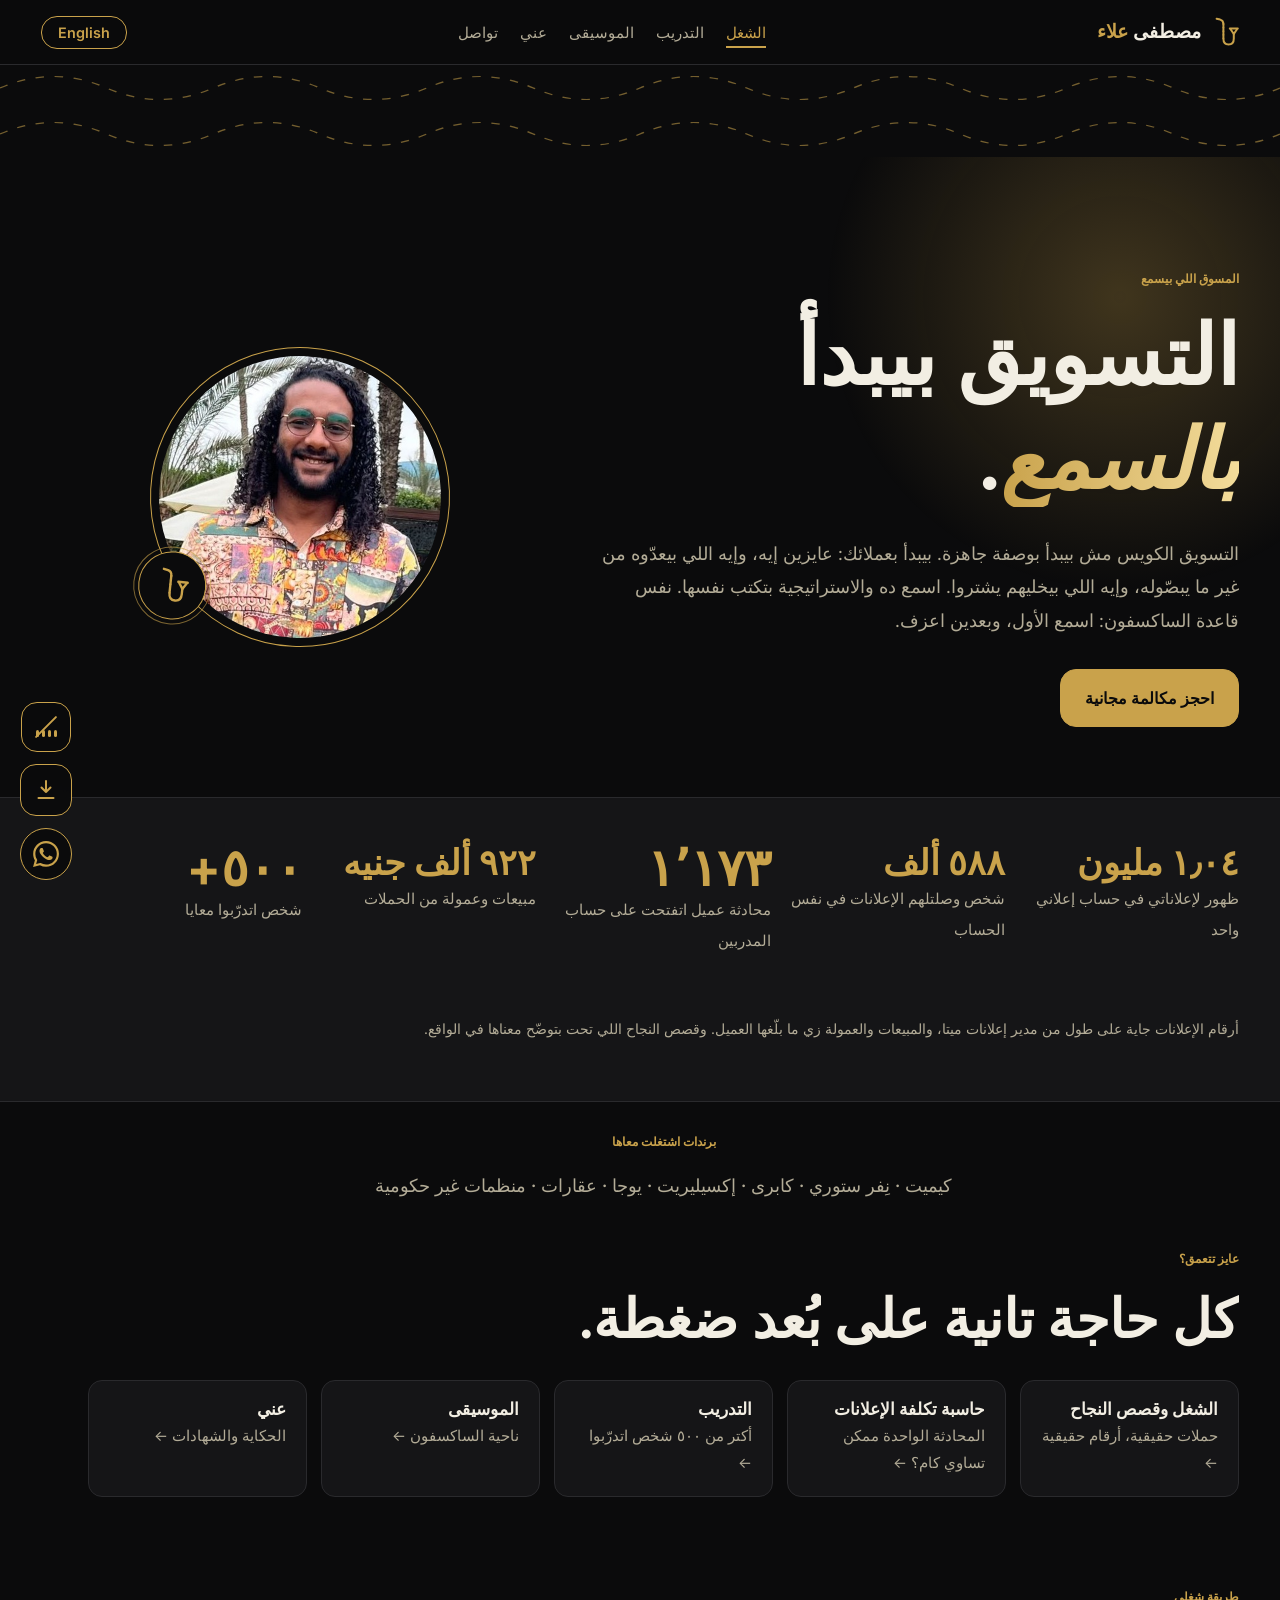
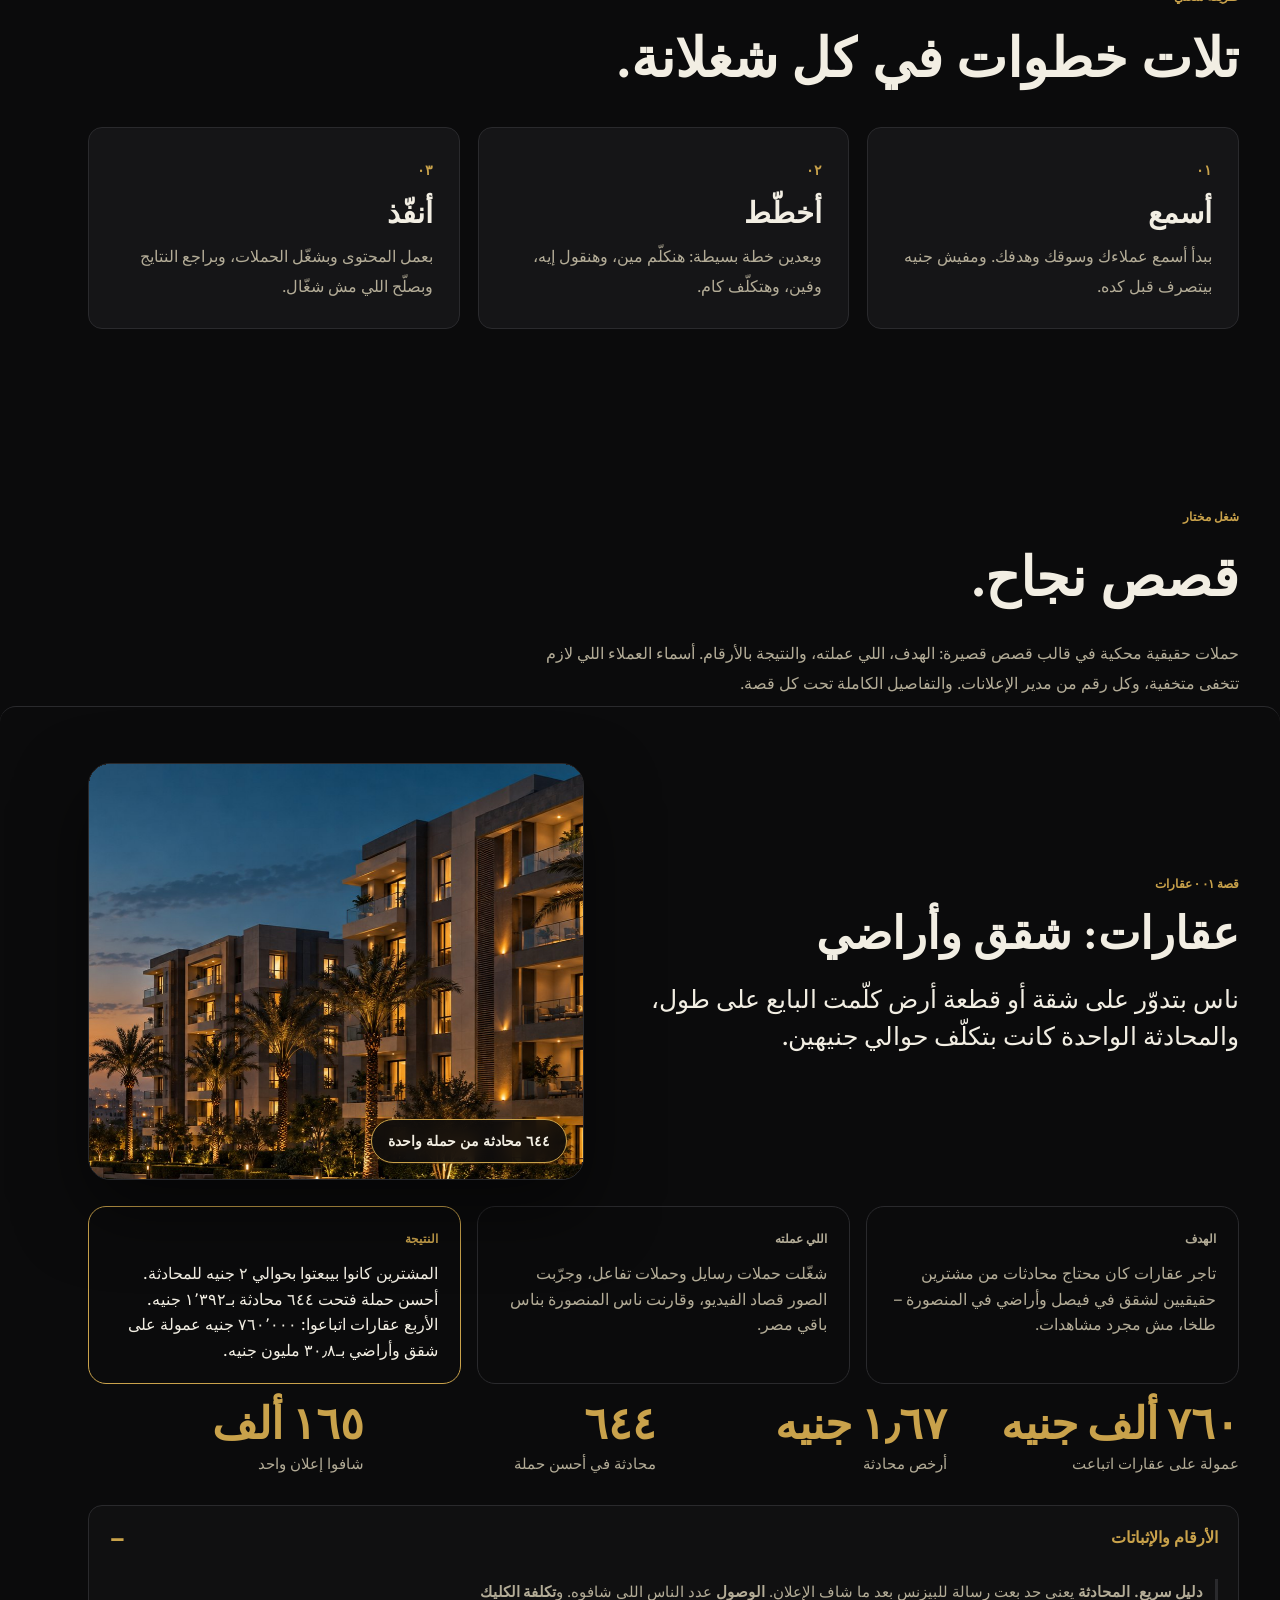
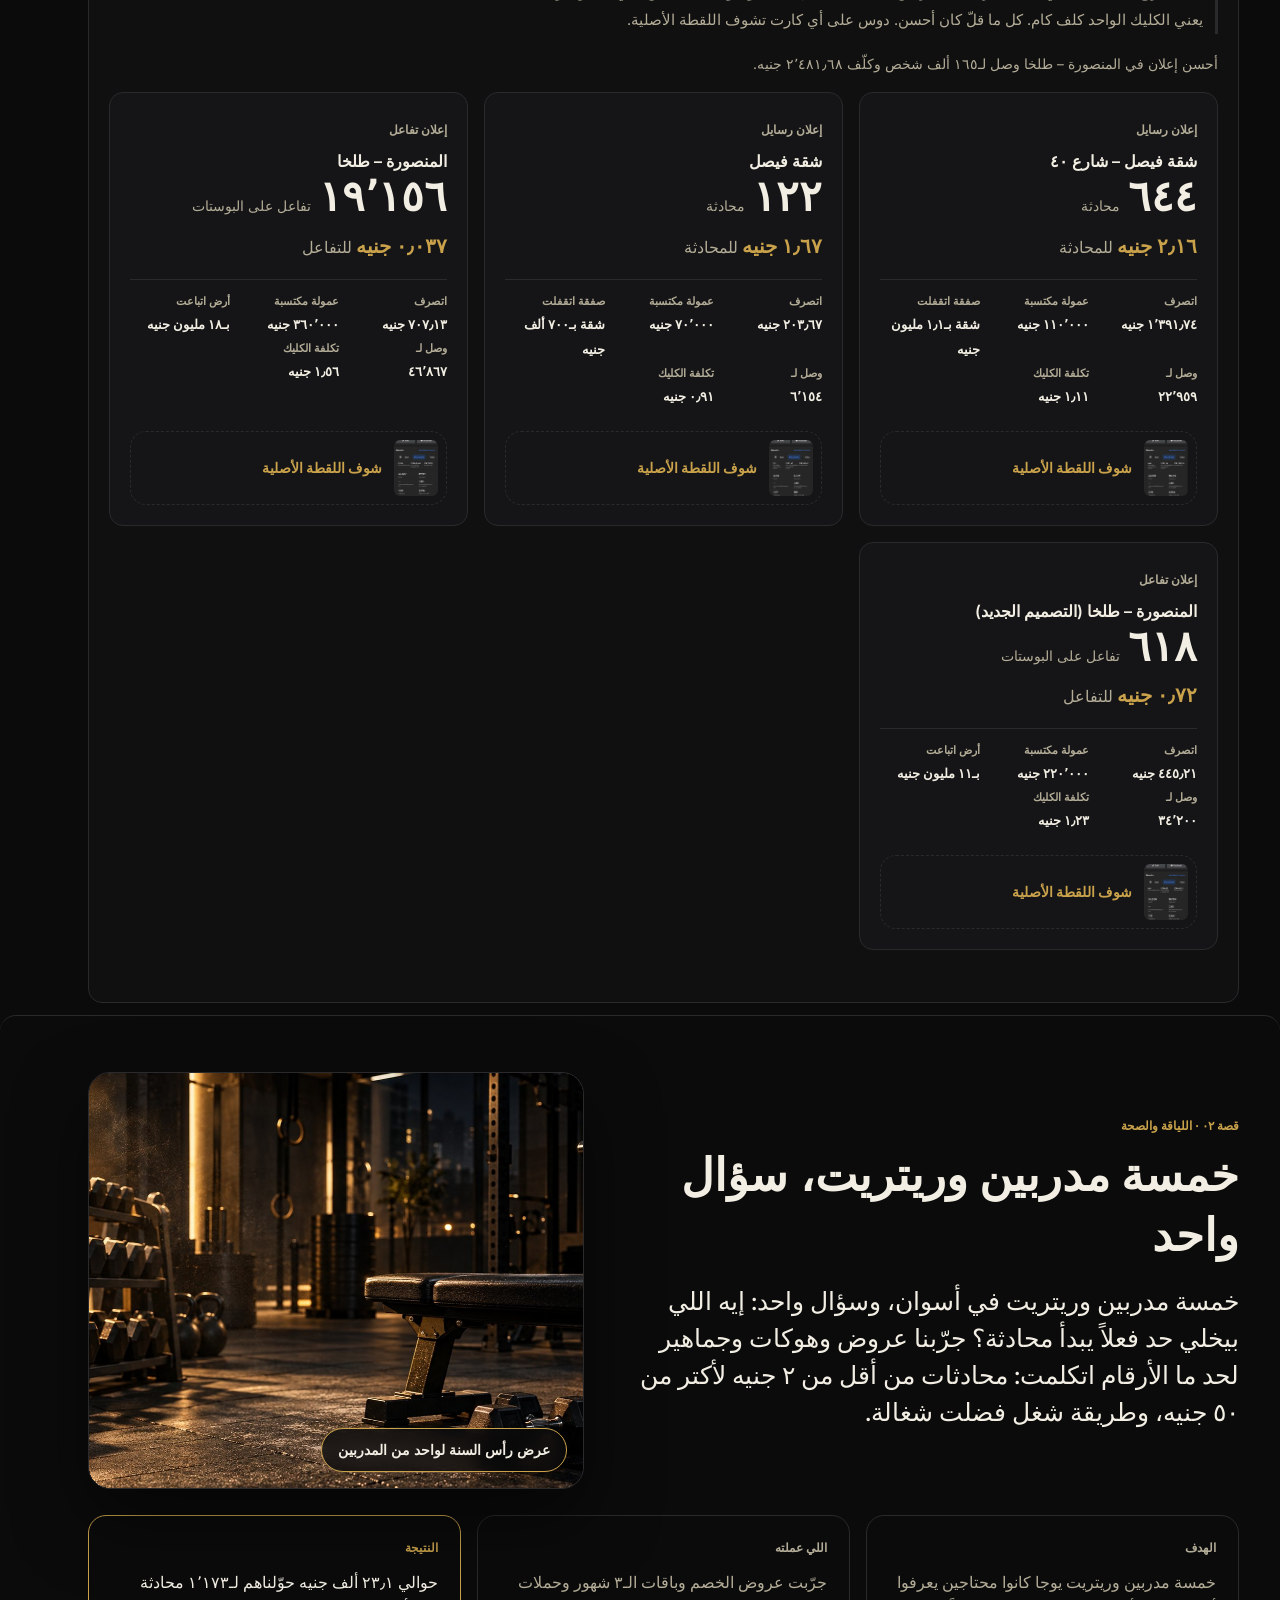
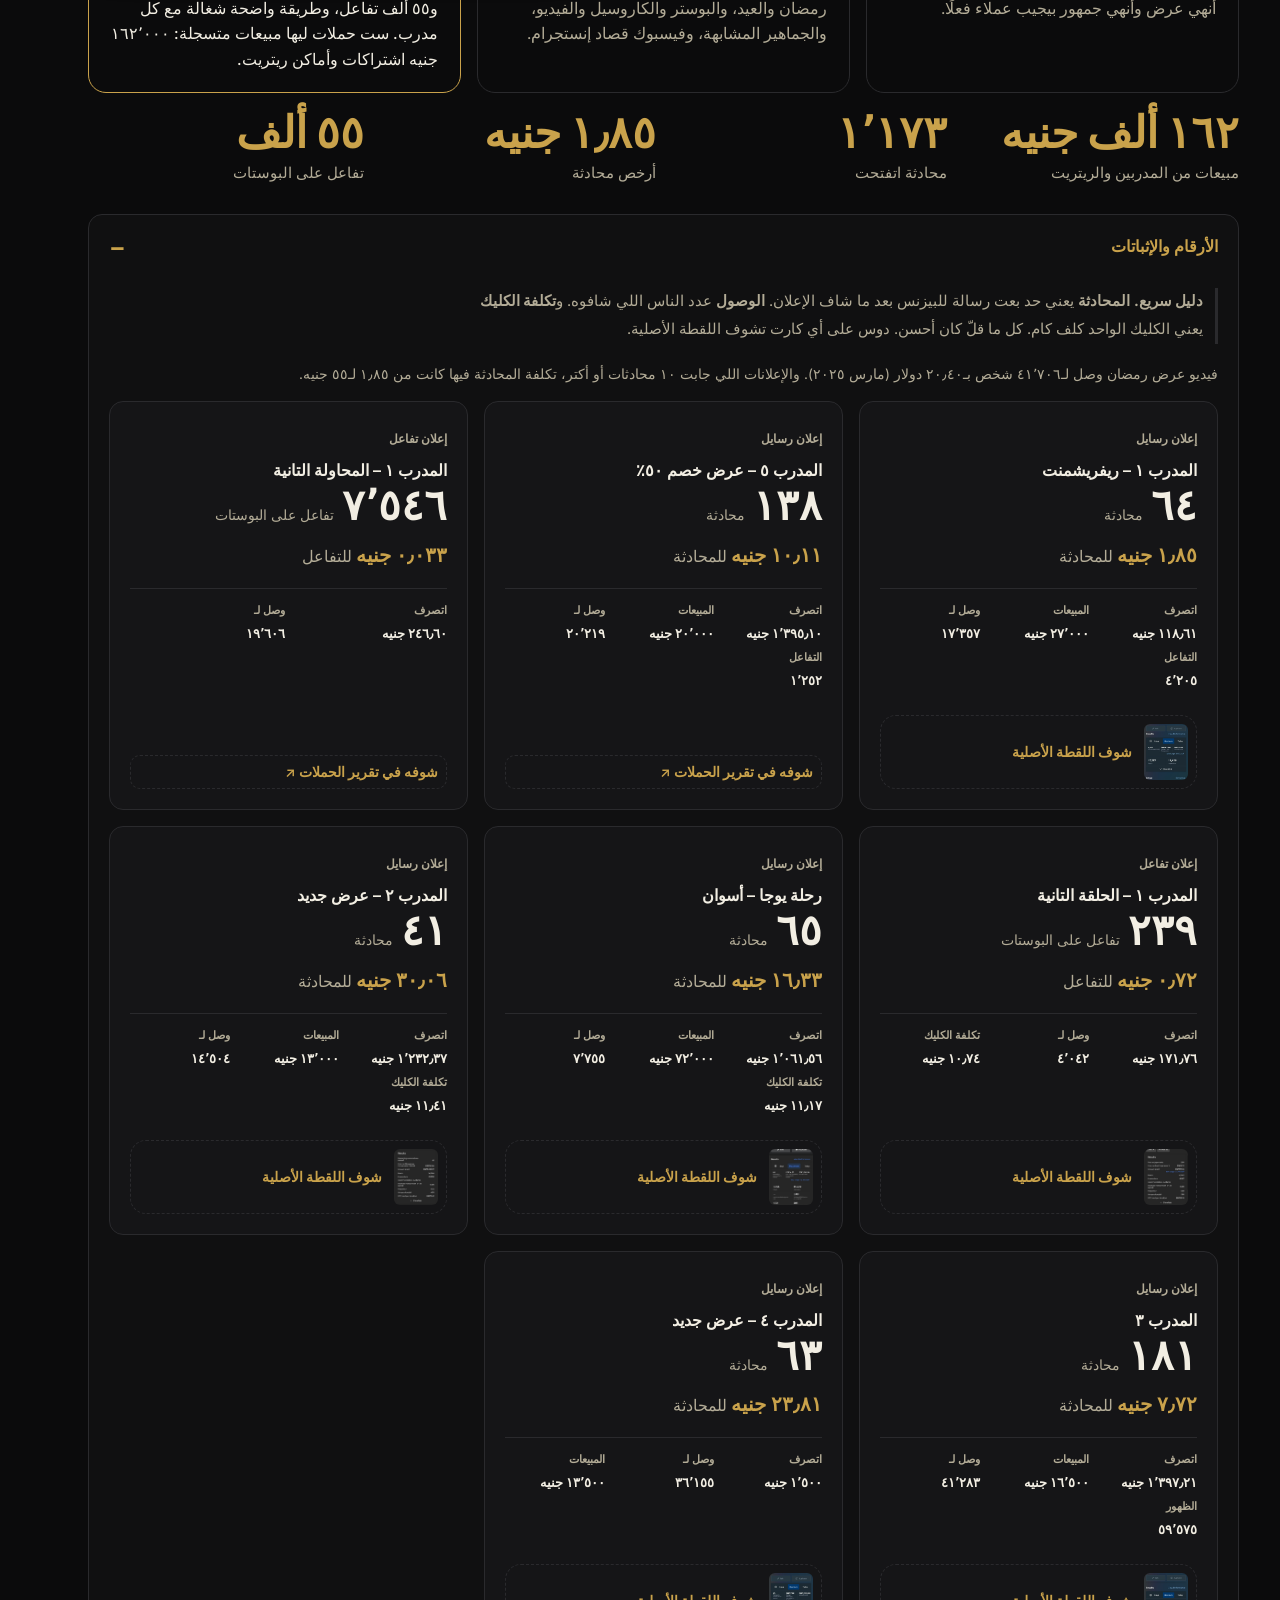
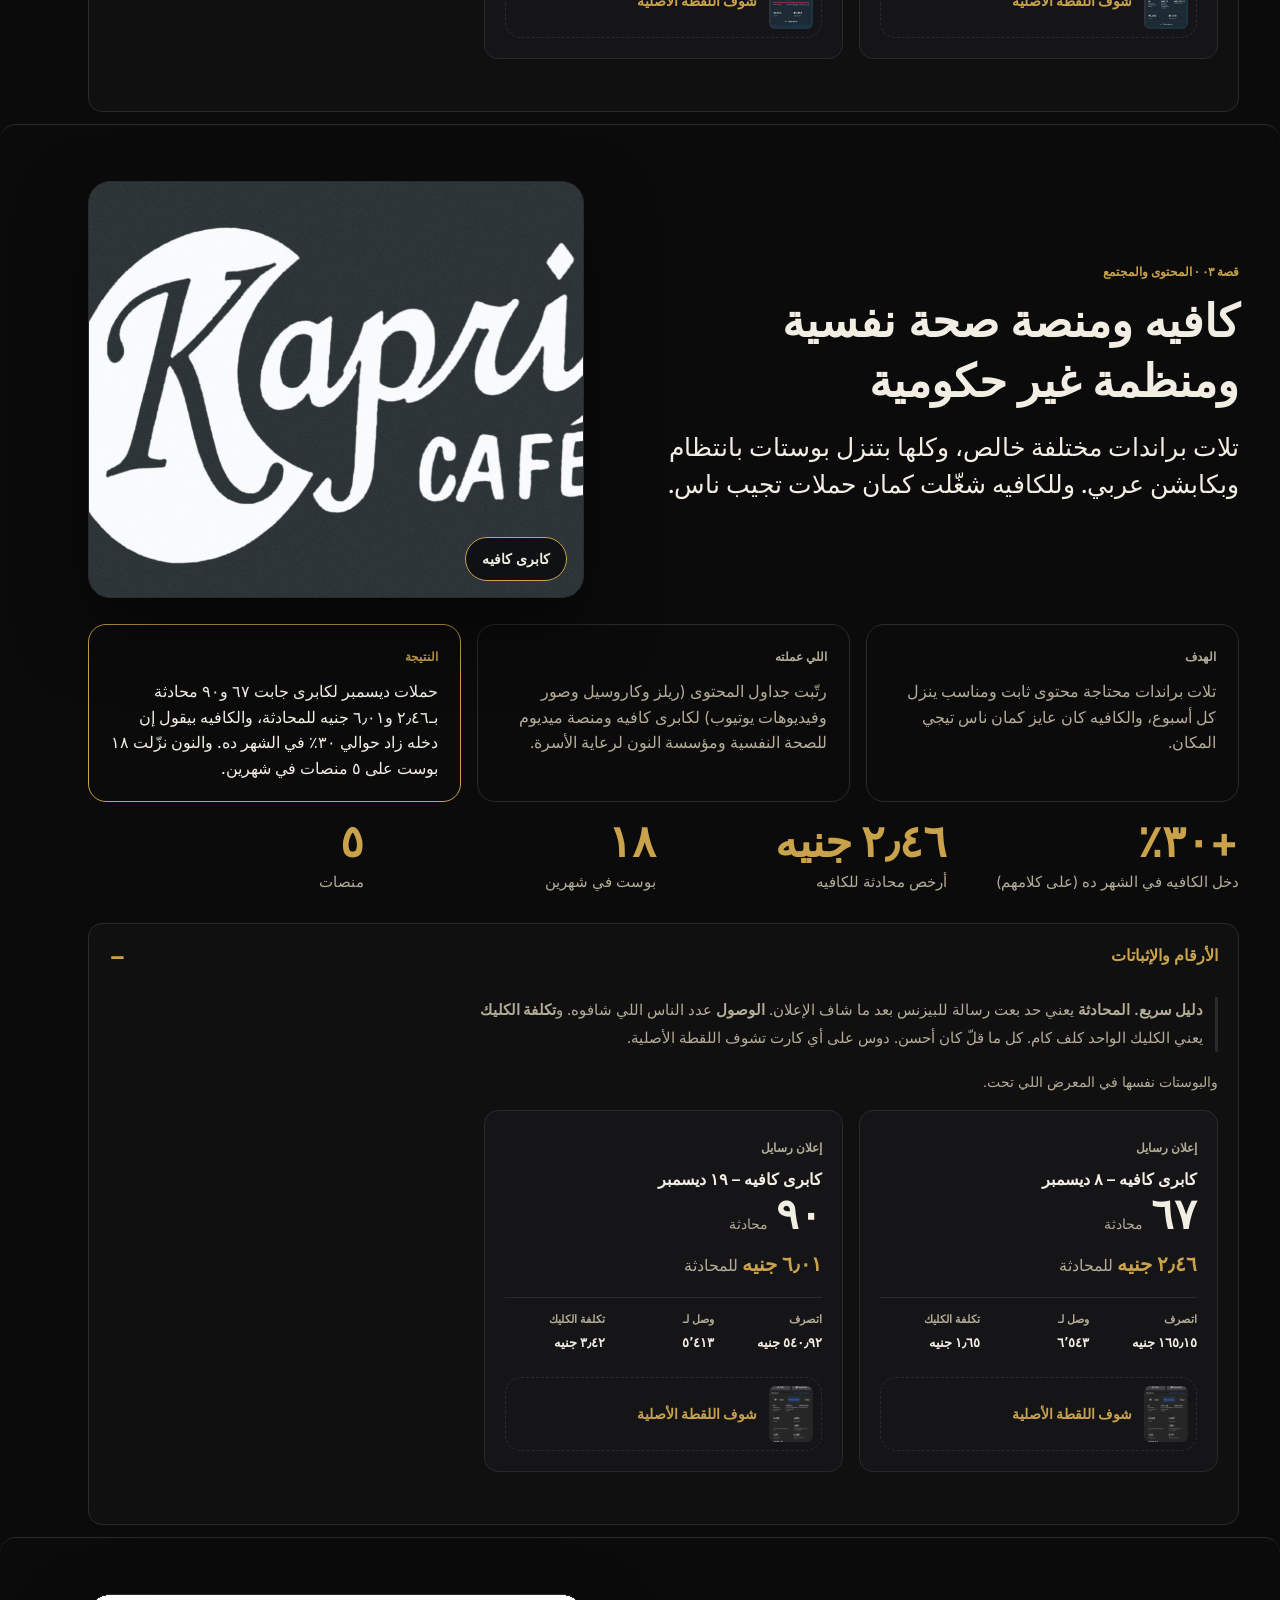
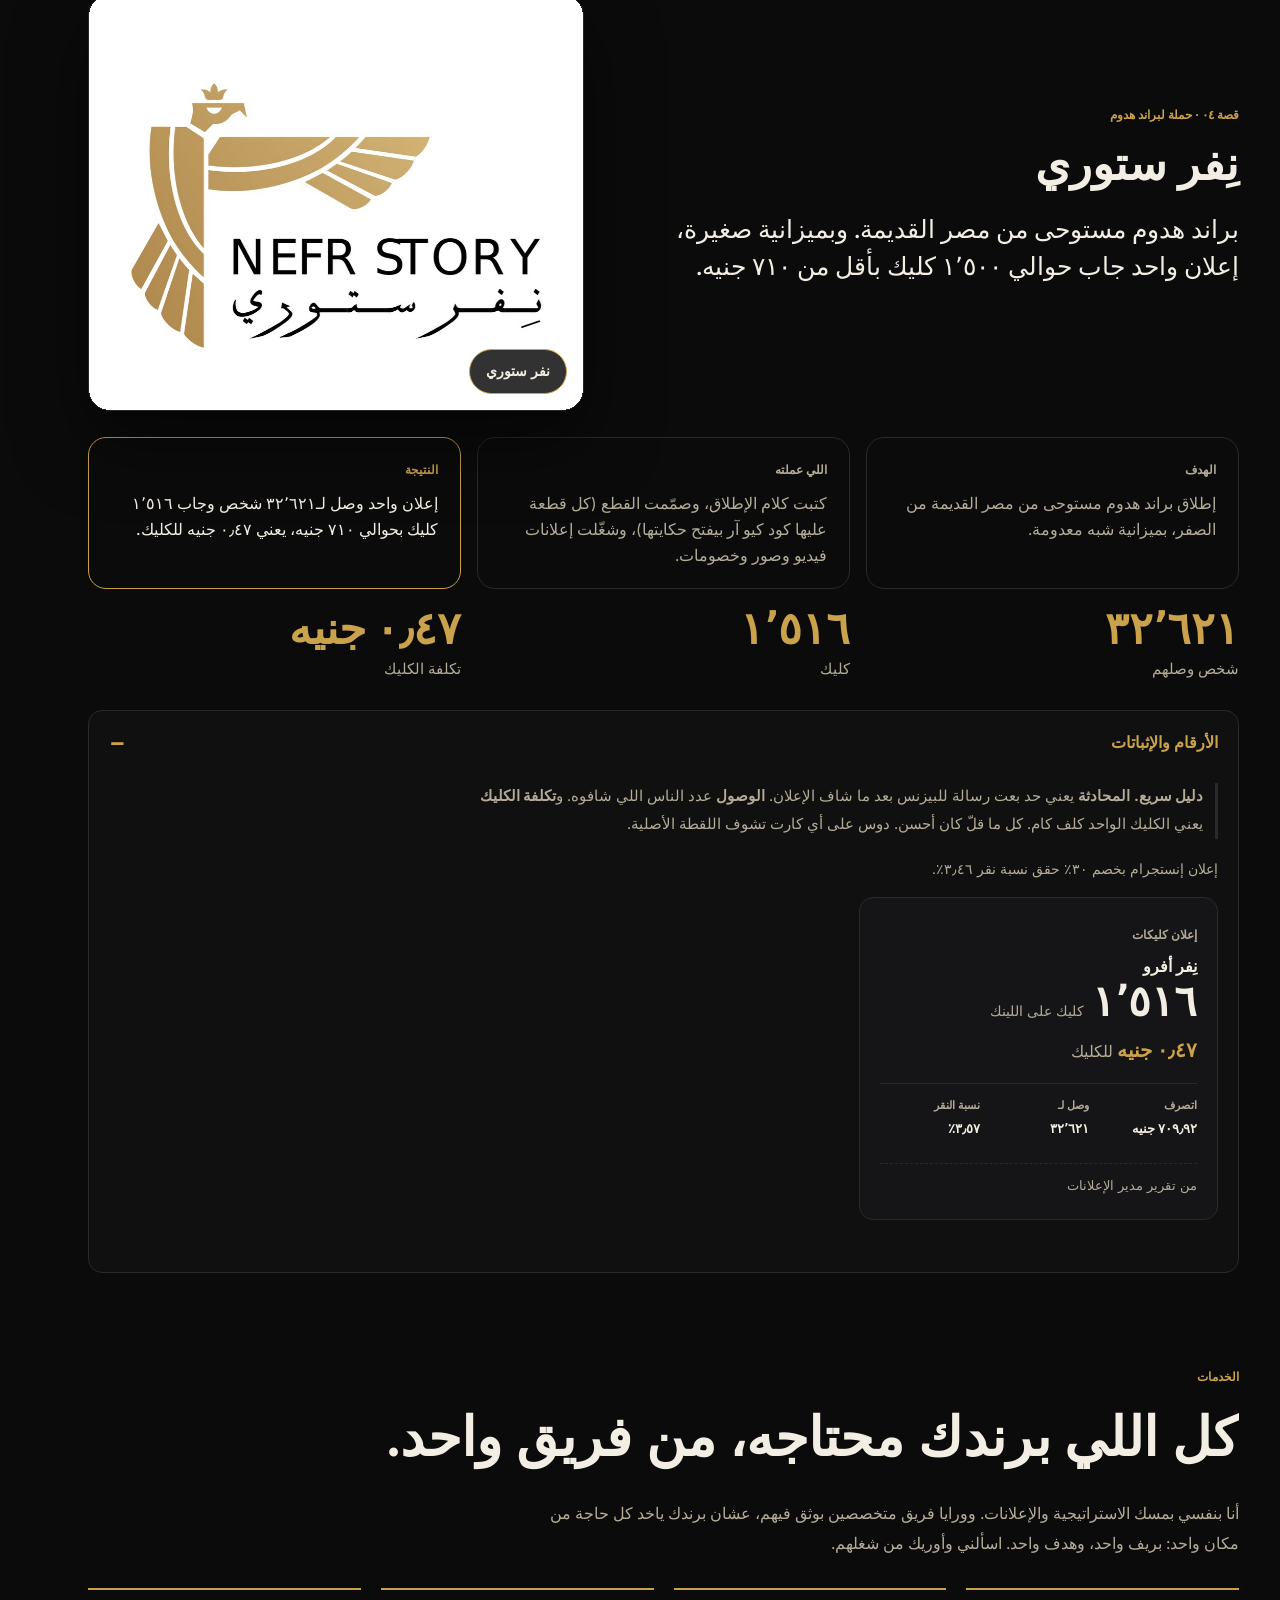
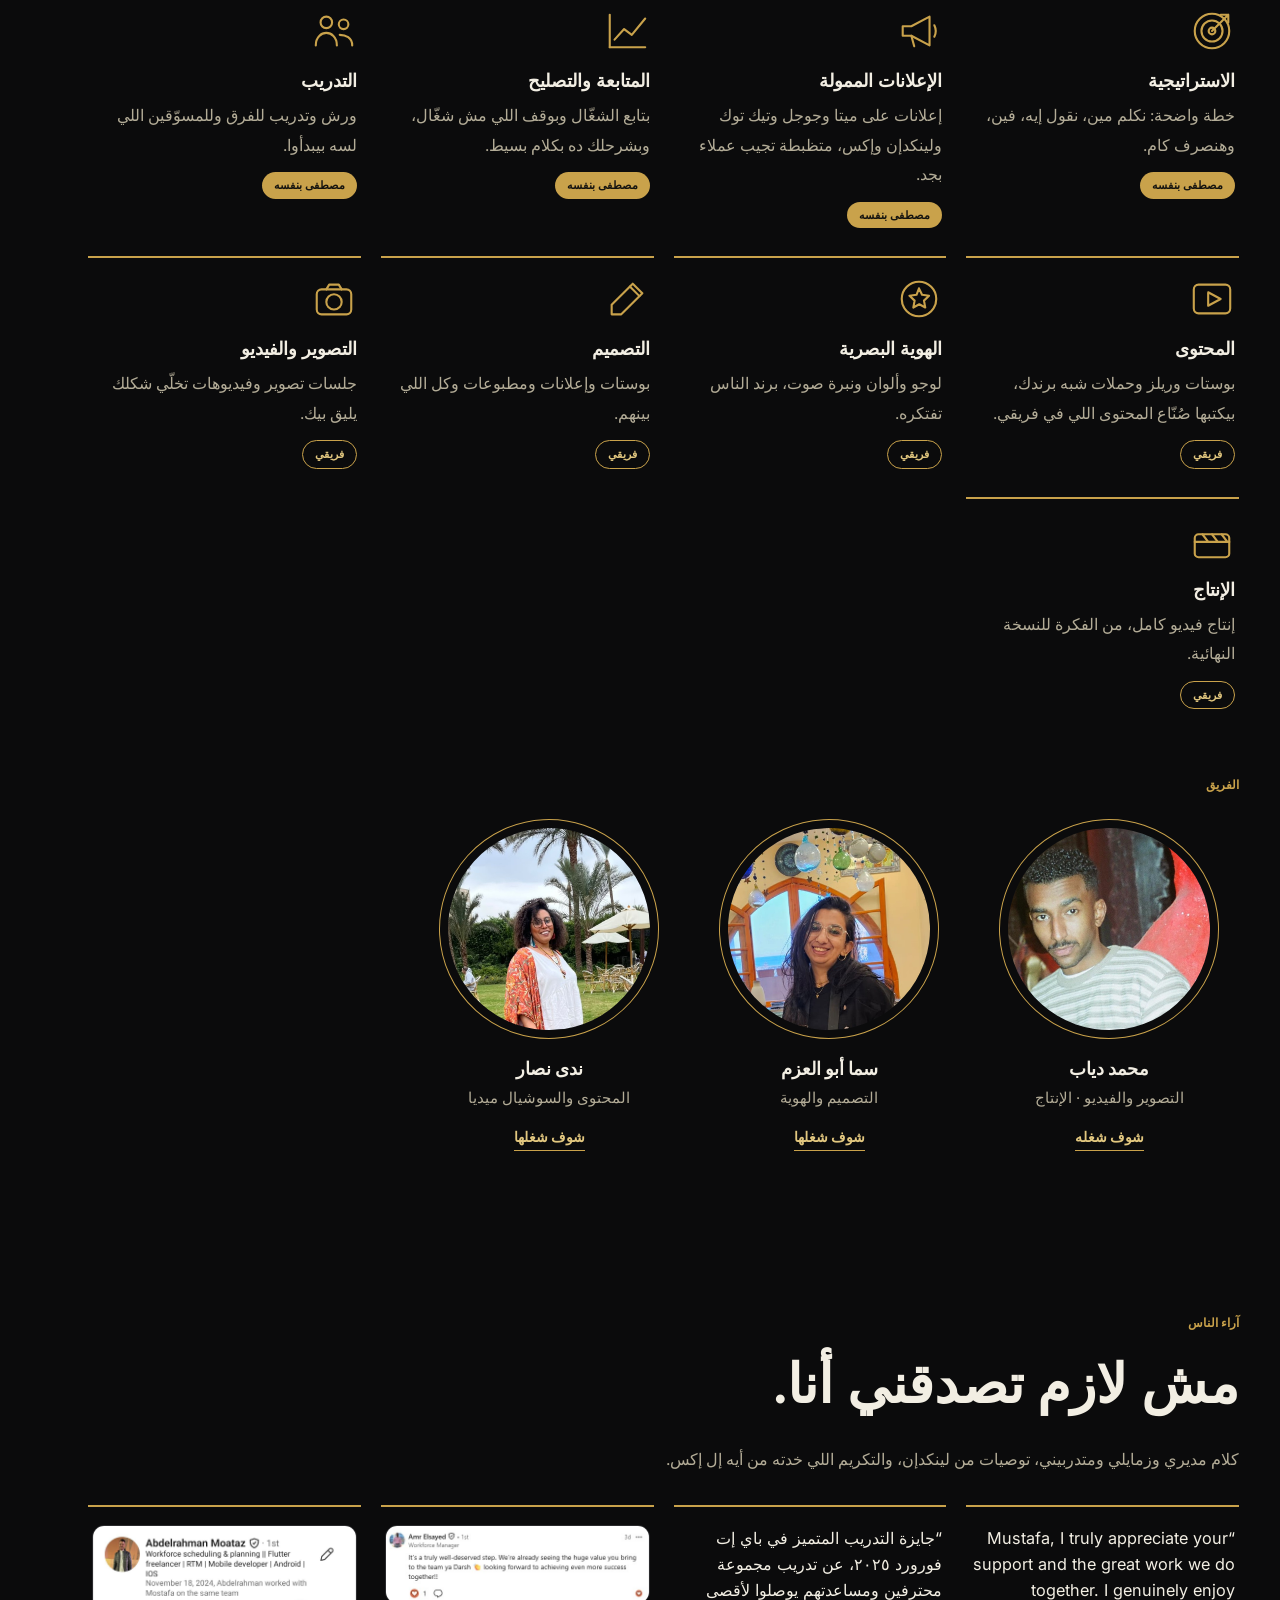
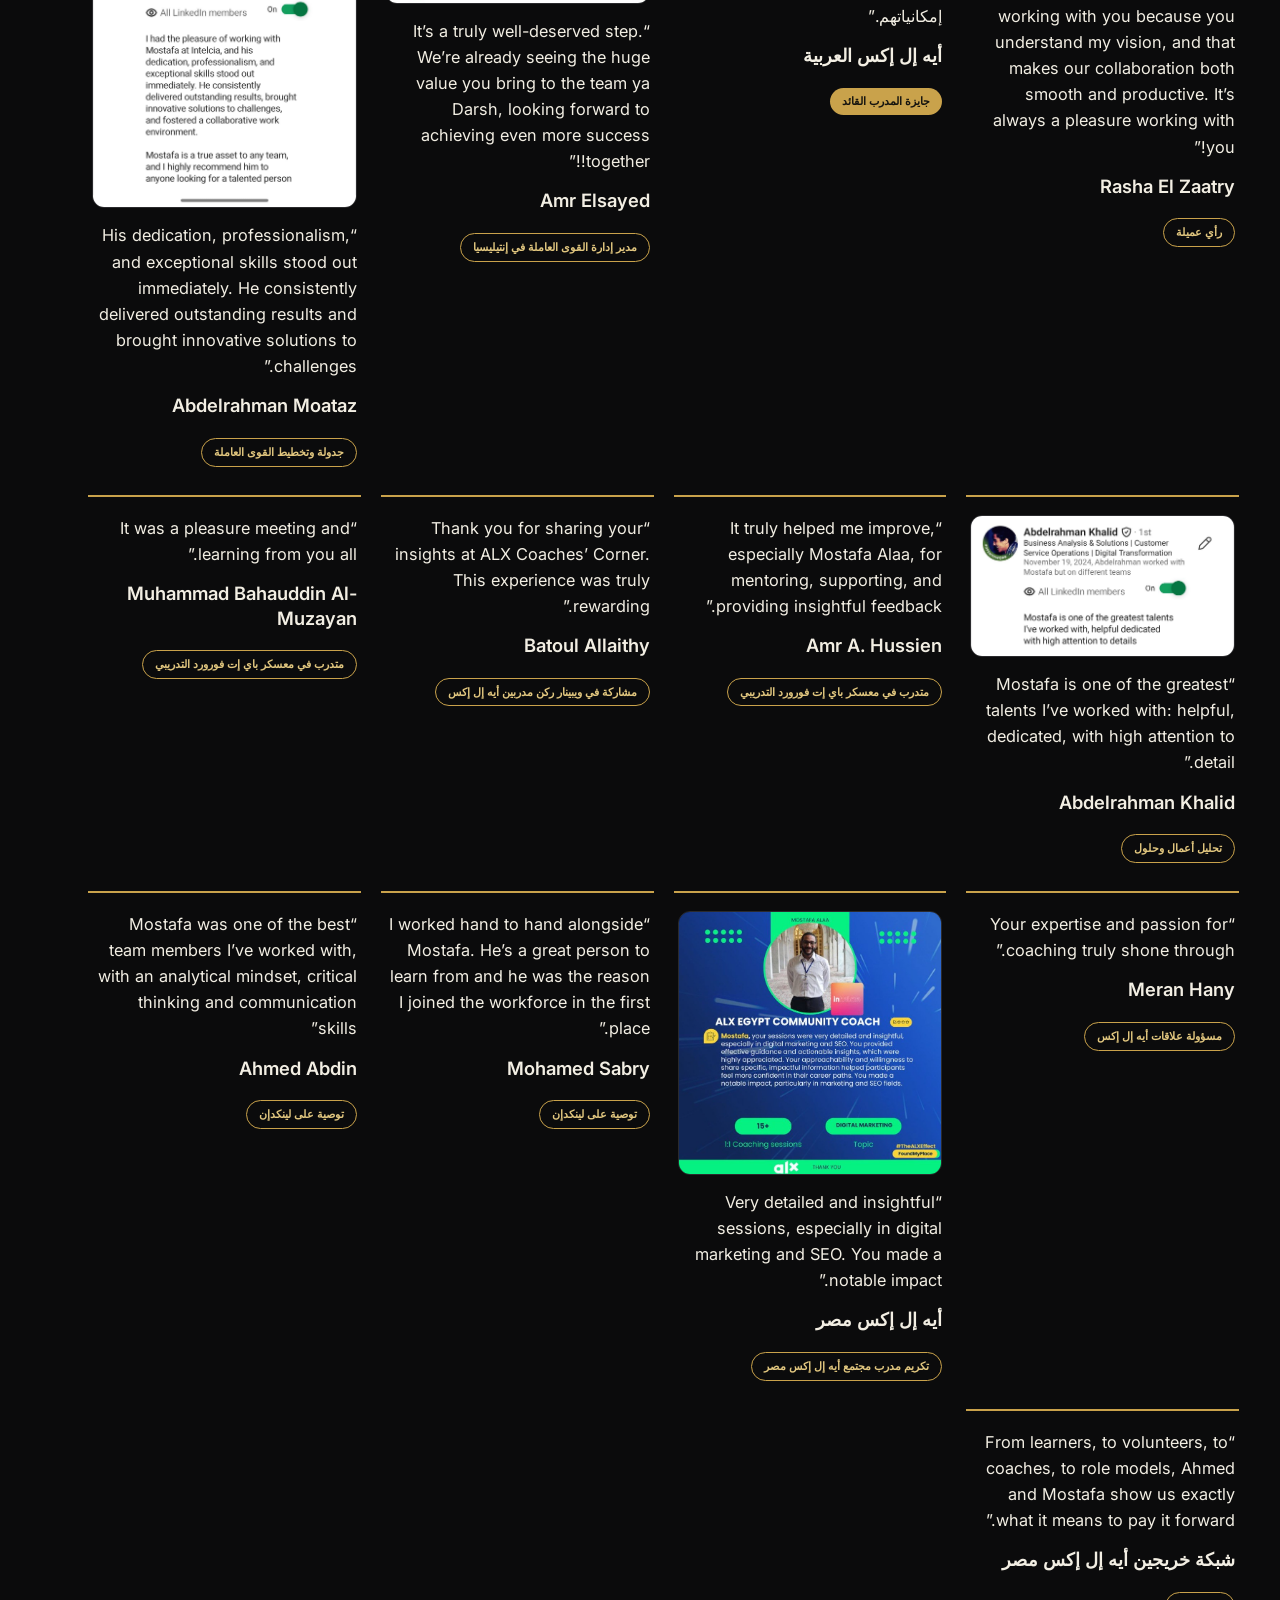
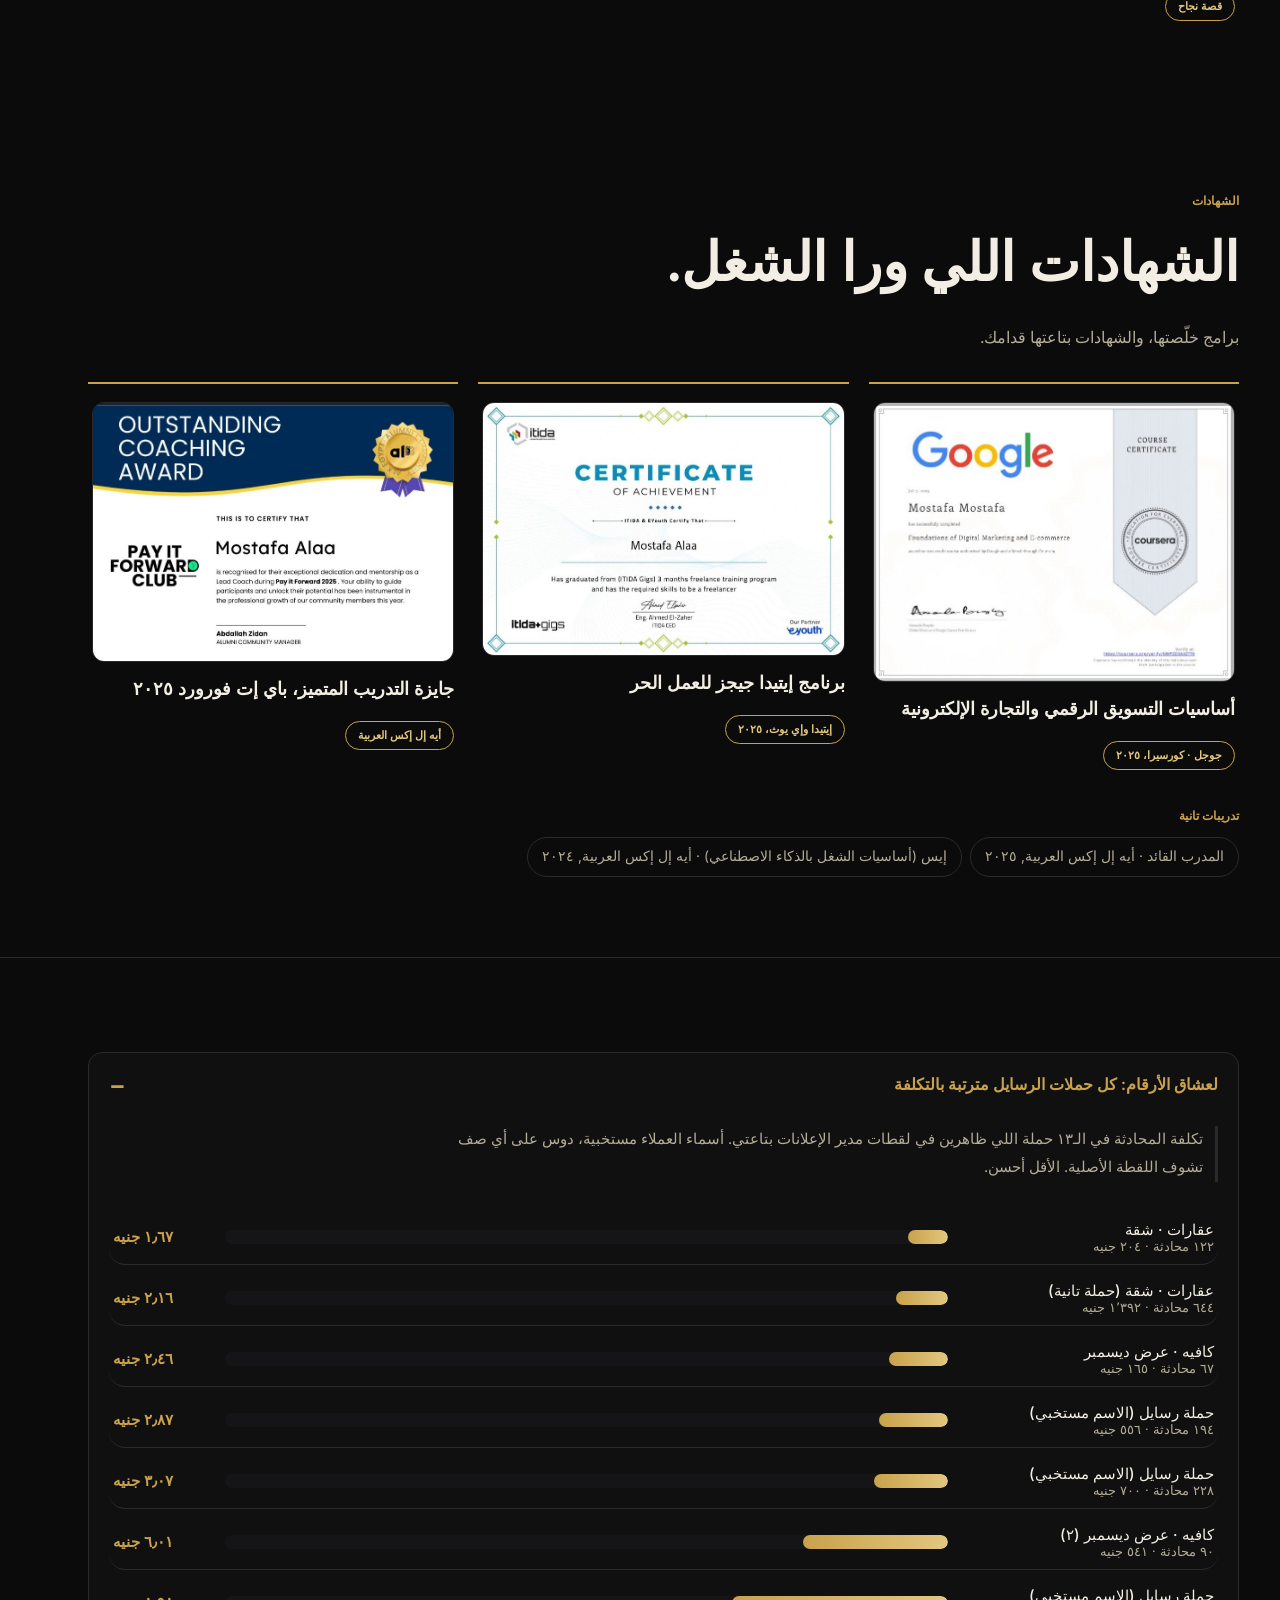
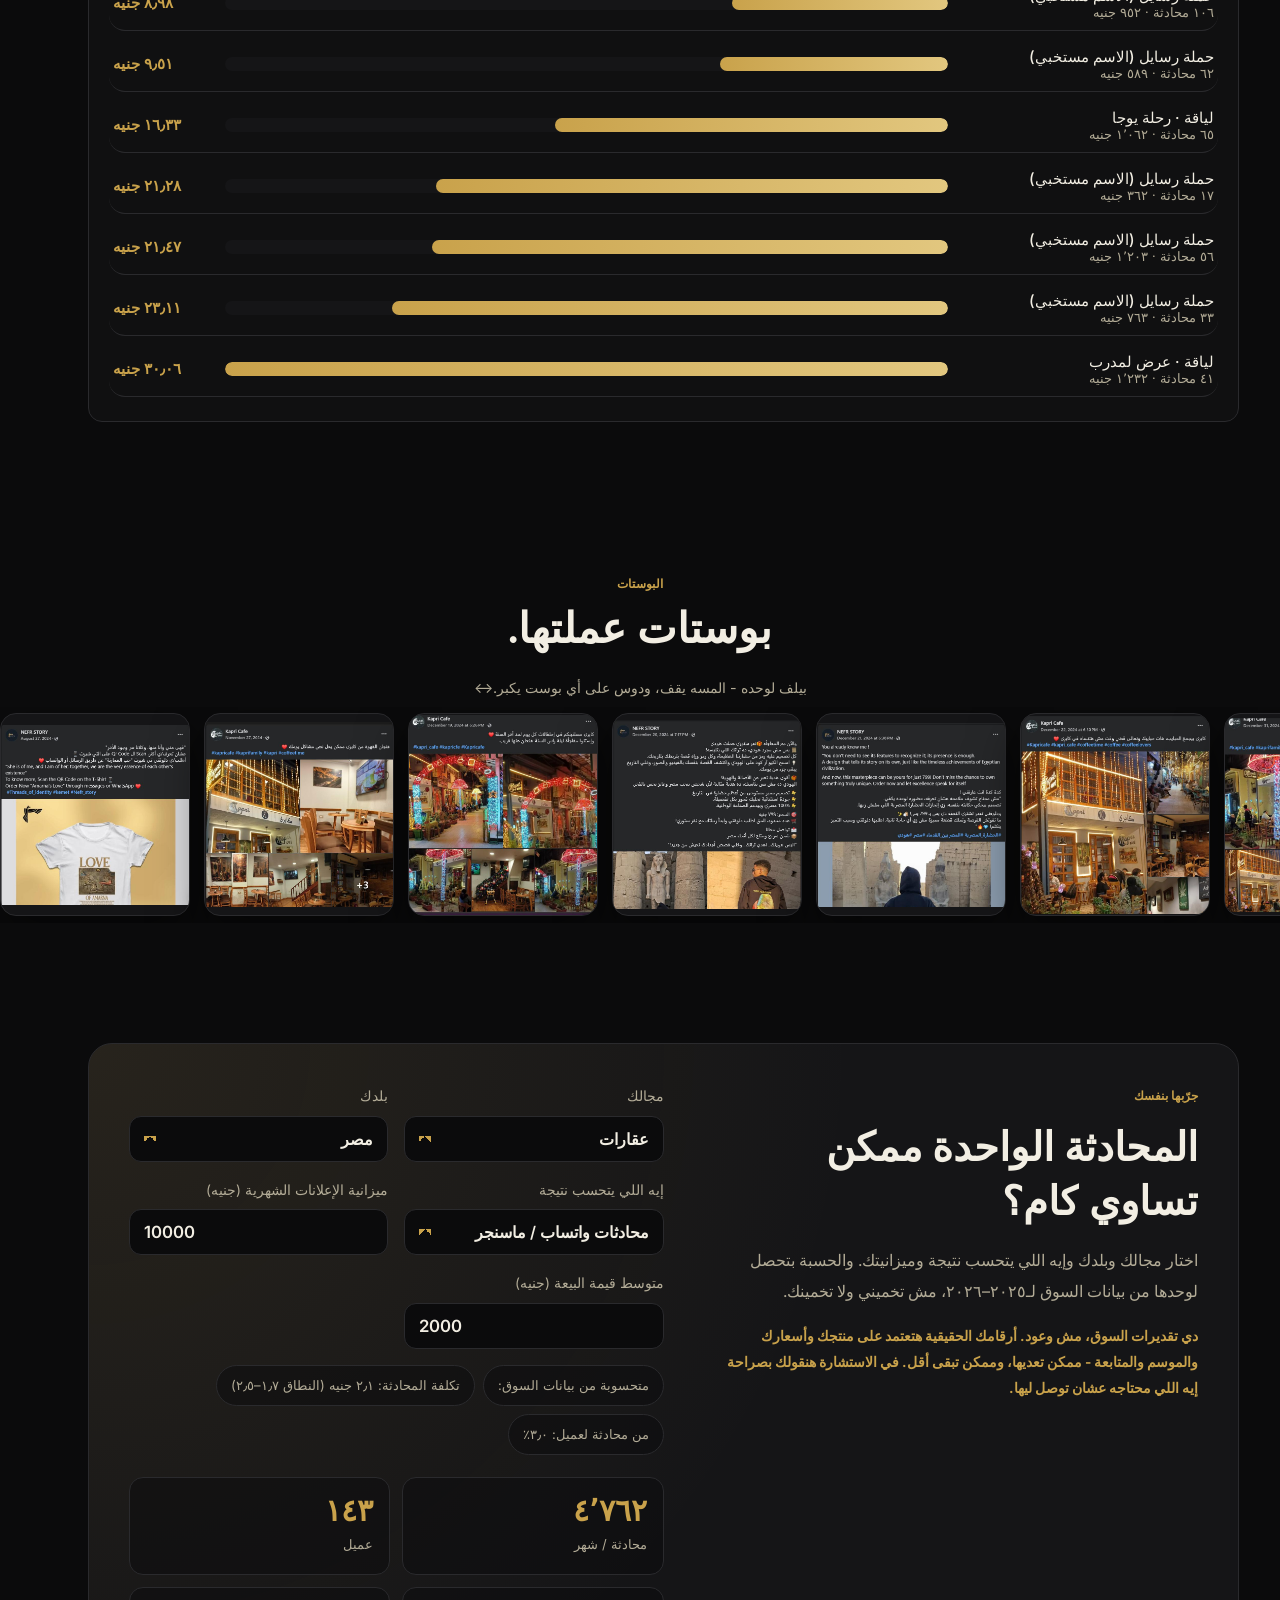
==== ar/index.html @ d531bbf3 "Footer: put the PostHog note after the GoatCounter note" ====
<!doctype html>
<html lang="ar" dir="rtl" data-root="../">
  <head>
    <meta charset="utf-8" />
    <meta name="viewport" content="width=device-width, initial-scale=1" />
    <title>مصطفى علاء | المسوق اللي بيسمع</title>
    <meta
      name="description"
      content="تسويق بيبدأ بالسمع. استراتيجية ومحتوى وإعلانات ممولة وتدريب لأي بيزنس، وبنتايج حقيقية من الحملات."
    />
    <link rel="canonical" href="https://malaamos12.github.io/Portofolio/ar/" />
    <link
      rel="alternate"
      hreflang="en"
      href="https://malaamos12.github.io/Portofolio/"
    />
    <link
      rel="alternate"
      hreflang="ar"
      href="https://malaamos12.github.io/Portofolio/ar/"
    />
    <link
      rel="alternate"
      hreflang="x-default"
      href="https://malaamos12.github.io/Portofolio/"
    />
    <meta property="og:type" content="website" />
    <meta property="og:site_name" content="Mostafa Alaa" />
    <meta
      property="og:title"
      content="مصطفى علاء | المسوق اللي بيسمع"
    />
    <meta
      property="og:description"
      content="مصطفى علاء، استراتيجي تسويق وميديا باير من القاهرة. استراتيجية ومحتوى وإعلانات ممولة وتدريب لأي بيزنس، وبنتايج حقيقية من الحملات."
    />
    <meta
      property="og:url"
      content="https://malaamos12.github.io/Portofolio/ar/"
    />
    <meta
      property="og:image"
      content="https://malaamos12.github.io/Portofolio/assets/images/og-image.jpg"
    />
    <meta property="og:image:width" content="1200" />
    <meta property="og:image:height" content="630" />
    <meta property="og:locale" content="ar_EG" />
    <meta property="og:locale:alternate" content="en_US" />
    <meta name="twitter:card" content="summary_large_image" />
    <meta
      name="twitter:title"
      content="مصطفى علاء | استراتيجي تسويق وميديا باير"
    />
    <meta
      name="twitter:description"
      content="مصطفى علاء، استراتيجي تسويق وميديا باير من القاهرة. استراتيجية ومحتوى وإعلانات ممولة وتدريب لأي بيزنس، وبنتايج حقيقية من الحملات."
    />
    <link rel="preconnect" href="https://fonts.googleapis.com" />
    <link rel="preconnect" href="https://fonts.gstatic.com" crossorigin />
    <link rel="icon" type="image/svg+xml" href="../assets/favicon.svg" />
    <link
      href="https://fonts.googleapis.com/css2?family=Cairo:wght@400;600;700&family=Fraunces:opsz,wght@9..144,500;9..144,700&family=Inter:wght@400;500;600&display=swap"
      rel="stylesheet"
    />
    <link rel="stylesheet" href="../css/style.css?v=20261122y4" />
    <script type="application/ld+json">
      {
        "@context": "https://schema.org",
        "@type": "Person",
        "name": "Mostafa Alaa",
        "alternateName": "مصطفى علاء",
        "jobTitle": "Marketing strategist and media buyer",
        "url": "https://malaamos12.github.io/Portofolio/",
        "image": "https://malaamos12.github.io/Portofolio/assets/images/og-image.jpg",
        "sameAs": ["https://www.linkedin.com/in/mostafalaa/"],
        "address": {
          "@type": "PostalAddress",
          "addressLocality": "Cairo",
          "addressCountry": "EG"
        },
        "knowsLanguage": ["ar", "en"]
      }
    </script>
  <link rel="stylesheet" href="../css/release.css">
<!--studio-generated-start--><link rel="stylesheet" href="../css/published.css"><script data-goatcounter="https://mostafalaa.goatcounter.com/count" async src="https://gc.zgo.at/count.js"></script><!--studio-generated-end--></head>
  <body>
    <svg aria-hidden="true" height="0" style="position: absolute" width="0">
      <symbol id="sax" viewbox="0 0 140 160">
        <g
          fill="none"
          stroke="currentColor"
          stroke-linecap="round"
          stroke-linejoin="round"
          stroke-width="10"
        >
          <path d="M28 14 L46 18 Q62 22 62 40"></path>
          <path
            d="M62 40 L62 112 Q62 142 88 142 Q114 142 114 112 L114 88"
          ></path>
          <path d="M98 66 L114 90 L130 66"></path>
          <path d="M94 62 L134 62"></path>
        </g>
        <g fill="currentColor">
          <circle cx="62" cy="58" r="4.5"></circle>
          <circle cx="62" cy="76" r="4.5"></circle>
          <circle cx="62" cy="94" r="4.5"></circle>
          <circle cx="62" cy="112" r="4.5"></circle>
        </g>
      </symbol>
    </svg>
    <div aria-hidden="true" id="pg"></div>
    <a class="skip" href="#work" data-k="nav.skip">روح للشغل</a>
    <header class="nav">
      <div class="wrap">
        <a class="logo" href="#top"
          ><svg aria-hidden="true" class="sax" viewbox="0 0 140 160">
            <use href="#sax"></use></svg
          ><span>مصطفى <b>علاء</b></span></a
        >
        <nav aria-label="التنقل الرئيسي">
          <ul>
            <li><a class="l" href="#work" data-k="nav.work">الشغل</a></li>
            <li><a class="l" href="#mentor" data-k="nav.mentor">التدريب</a></li>
            <li><a class="l" href="#music" data-k="nav.music">الموسيقى</a></li>
            <li><a class="l" href="#about" data-k="nav.about">عني</a></li>
            <li><a class="l" href="#contact" data-k="nav.contact">تواصل</a></li>
          </ul>
        </nav>

        <a
          class="btn sec"
          data-href="nav.langToggleHref"
          href="../"
          hreflang="en"
          id="langToggle"
          lang="en"
          data-k="nav.langToggle"
          >English</a
        >
      </div>
    </header>
    <main id="top" tabindex="-1">
      <section class="hero" data-section="hero">
        <div aria-hidden="true" class="glow" id="glow"></div>
        <div class="wrap">
          <div>
            <p class="eyebrow ha" style="--n: 0" data-k="hero.eyebrow"></p>
            <h1 class="ha" style="--n: 1" data-kh="hero.titleHtml"></h1>
            <p class="lead ha" style="--n: 2" data-k="hero.lead"></p>
            <div class="cta ha" style="--n: 3">
              <a
                class="btn pri"
                data-goatcounter-click="book-call-hero"
                href="https://calendly.com/mostafabebo012/30min"
                rel="noopener"
                target="_blank"
                data-k="hero.ctaCall"
              ></a>
            </div>
          </div>
          <div class="portrait">
            <img
              alt=""
              data-attr-alt="hero.imgAlt"
              height="300"
              src="../assets/images/mostafa.jpg"
              width="300"
            /><span class="badge"
              ><svg aria-hidden="true" class="sax" viewbox="0 0 140 160">
                <use href="#sax"></use></svg
            ></span>
          </div>
        </div>
      </section>
      <svg
        aria-hidden="true"
        class="wave"
        preserveaspectratio="none"
        viewbox="0 0 1200 60"
      >
        <path
          d="M0 30 Q50 0 100 30 T200 30 T300 30 T400 30 T500 30 T600 30 T700 30 T800 30 T900 30 T1000 30 T1100 30 T1200 30"
        ></path>
      </svg>
<div class="metrics" data-section="metrics">
        <div class="wrap" id="metricsRow"></div>
        <div class="wrap" style="padding-top: 0">
          <p class="note" data-k="metrics.note"></p>
        </div>
      </div>
      <section class="brandstrip" id="brands" data-section="brands">
        <div class="wrap">
          <p class="eyebrow">برندات اشتغلت معاها</p>
          <p class="brandrow">كيميت &middot; نِفر ستوري &middot; كابرى &middot; إكسيليريت &middot; يوجا &middot; عقارات &middot; منظمات غير حكومية</p>
        </div>
      </section>
      <section class="explore" id="explore" data-section="explore">
        <div class="wrap">
          <p class="eyebrow">عايز تتعمق؟</p>
          <h2>كل حاجة تانية على بُعد ضغطة.</h2>
          <div class="explore-grid">
            <a class="explore-card" href="#work"><b>الشغل وقصص النجاح</b><span>حملات حقيقية، أرقام حقيقية &larr;</span></a>
            <a class="explore-card" href="#calc"><b>حاسبة تكلفة الإعلانات</b><span>المحادثة الواحدة ممكن تساوي كام؟ &larr;</span></a>
            <a class="explore-card" href="#mentor"><b>التدريب</b><span>أكتر من ٥٠٠ شخص اتدرّبوا &larr;</span></a>
            <a class="explore-card" href="#music"><b>الموسيقى</b><span>ناحية الساكسفون &larr;</span></a>
            <a class="explore-card" href="#about"><b>عني</b><span>الحكاية والشهادات &larr;</span></a>
          </div>
        </div>
      </section>
      <section class="how" data-section="how">
        <div class="wrap">
          <p class="eyebrow" data-k="how.eyebrow"></p>
          <h2 data-k="how.title"></h2>
          <div class="three" id="howSteps"></div>
        </div>
      </section>
            <section id="services" data-section="services">
        <div class="wrap">
          <p class="eyebrow" data-k="services.eyebrow"></p>
          <h2 data-k="services.title"></h2>
          <p class="sub-lead" data-k="services.sub"></p>
          <div class="svc-grid" id="svcGrid"></div>
          <p class="eyebrow team-eyebrow" data-k="team.eyebrow"></p>
          <div class="team-grid" id="teamGrid"></div>
        </div>
      </section>
      <section id="testimonials" data-section="testimonials">
        <div class="wrap">
          <p class="eyebrow" data-k="testimonials.eyebrow"></p>
          <h2 data-k="testimonials.title"></h2>
          <p class="sub-lead" data-k="testimonials.sub"></p>
          <div class="svc-grid" id="quoteGrid"></div>
        </div>
      </section>
      <section id="certificates" data-section="certs">
        <div class="wrap">
          <p class="eyebrow" data-k="certsec.eyebrow"></p>
          <h2 data-k="certsec.title"></h2>
          <p class="sub-lead" data-k="certsec.sub"></p>
          <div class="svc-grid" id="certGrid"></div>
          <p class="certs-label" data-k="certsec.chipsLabel"></p>
          <div class="certs" id="certChips"></div>
        </div>
      </section>
      <div data-section="work">
        <section class="worksec" id="work">
          <div class="wrap">
            <p class="eyebrow" data-k="work.eyebrow"></p>
            <h2 data-k="work.title"></h2>
            <p class="sub-lead" data-k="work.sub"></p>
          </div>
        </section>
        <div id="projects"></div>
      </div>
      <section class="case" id="compare" data-section="compare">
        <div class="wrap">
          <details class="data" data-set="" open="">
            <summary>
              <span data-k="compare.title"></span>
            </summary>
            <div class="inner">
              <p class="guide" data-k="compare.guide"></p>
              <div class="chart" id="compareChart"></div>
              <div hidden="" id="compareStore"></div>
            </div>
          </details>
        </div>
      </section>
      <section
        aria-label="البوستات اللي نزّلتها"
        class="wheelsec"
        id="posts"
        data-section="posts"
      >
        <div class="whead">
          <p class="eyebrow" data-k="posts.eyebrow"></p>
          <h2 data-k="posts.title"></h2>
          <p class="hint" data-k="posts.hint"></p>
        </div>
        <div class="stage">
          <div class="wheel" data-set="" id="postsWheel"></div>
        </div>
        <p aria-live="polite" class="wcap" id="wcap"></p>
      </section>
      <section class="calc" id="calc" data-section="calc">
        <div class="wrap">
          <div class="calcbox" id="calcBox"></div>
        </div>
      </section>
      <section class="reportsec" data-section="reportsec">
        <div class="wrap">
          <div>
            <h3 data-k="reportsec.title"></h3>
            <p class="sub-lead" data-k="reportsec.sub"></p>
          </div>
          <a
            class="btn pri"
            data-goatcounter-click="open-report"
            data-report=""
            href="../campaign_report.html?lang=ar"
            data-k="reportsec.cta"
            >افتح التقرير ↗</a
          >
        </div>
      </section>
      <section class="case" id="mentor" data-section="mentor">
        <div class="wrap">
          <p class="eyebrow" data-k="mentor.eyebrow"></p>
          <h2 data-k="mentor.title"></h2>
          <p class="sub-lead" data-k="mentor.sub"></p>
          <div class="stats3" id="mentorStats"></div>
          <div class="two" style="gap: 32px; align-items: start">
            <div>
              <button
                aria-label="شغّل فيديو مقابلة ALX"
                class="vid"
                data-title=""
                data-attr-data-title="mentor.videoTitle"
                id="vid"
                type="button"
              >
                <span aria-hidden="true" class="play">▶</span>
              </button>
              <p class="note" data-kh="mentor.videoNoteHtml"></p>
            </div>
            <div class="decks" id="mentorDecks"></div>
          </div>
        </div>
      </section>
      <svg
        aria-hidden="true"
        class="wave"
        preserveaspectratio="none"
        viewbox="0 0 1200 60"
      >
        <path
          d="M0 30 Q50 0 100 30 T200 30 T300 30 T400 30 T500 30 T600 30 T700 30 T800 30 T900 30 T1000 30 T1100 30 T1200 30"
        ></path>
      </svg>
      <section class="music case" id="music" data-section="music">
        <div class="wrap">
          <div>
            <svg aria-hidden="true" class="bigsax" viewbox="0 0 140 160">
              <use href="#sax"></use>
            </svg>
            <div aria-hidden="true" class="eq">
              <i></i><i></i><i></i><i></i><i></i><i></i><i></i>
            </div>
          </div>
          <div>
            <p class="eyebrow" data-k="music.eyebrow"></p>
            <h2 data-k="music.title"></h2>
            <div id="musicItems"></div>
          </div>
        </div>
      </section>
      <section id="skills" data-section="skills">
        <div class="wrap">
          <p class="eyebrow" data-k="skills.eyebrow"></p>
          <h2 data-k="skills.title"></h2>
          <div class="skills" id="skillsGrid"></div>
        </div>
      </section>
      <section class="case" id="about" data-section="about">
        <div class="wrap two">
          <div>
            <p class="eyebrow" data-k="about.eyebrow"></p>
            <h2 data-k="about.title"></h2>
            <p class="sub-lead" data-k="about.lead"></p>
            <p class="note" data-k="about.note"></p>
          </div>
          <div>
            <p class="eyebrow" data-k="experience.eyebrow"></p>
            <div class="tl" id="expTimeline"></div>
          </div>
        </div>
      </section>
    <!--studio-generated-start--><!--studio-generated-end--></main>
    <section class="contact" id="contact">
      <div class="wrap">
        <p class="eyebrow" data-k="contact.eyebrow"></p>
        <h2 data-k="contact.title"></h2>
        <div class="cta">
          <a
            class="btn pri"
            data-goatcounter-click="book-call"
            href="https://calendly.com/mostafabebo012/30min"
            id="call"
            rel="noopener"
            target="_blank"
            data-k="contact.call"
            >احجز مكالمة</a
          ><a
            class="btn sec"
            data-goatcounter-click="linkedin"
            href="https://www.linkedin.com/in/mostafalaa/"
            id="li"
            rel="me noopener"
            target="_blank"
            data-k="contact.li"
            >لينكدإن</a
          ><a
            class="btn sec"
            data-goatcounter-click="email"
            href="mailto:mostafalaadiab@gmail.com"
            id="mail"
            data-k="contact.mail"
            >mostafalaadiab@gmail.com</a
>
        </div>
      </div>
    </section>
    <div class="fab">
      <button
      aria-label="تشغيل الموسيقى"
      aria-pressed="false"
      class="musicbtn"
      id="musicBtn"
      type="button"
    >
        <span aria-hidden="true" class="eqs"><i></i><i></i><i></i><i></i></span>
      </button>
      <div class="dld">
          <button type="button" class="dlbtn" aria-label="Download CV or portfolio">
            <svg viewBox="0 0 24 24" width="24" height="24" aria-hidden="true"><path d="M12 3v11m0 0l-4.5-4.5M12 14l4.5-4.5M4.5 20h15" stroke="currentColor" stroke-width="2" fill="none" stroke-linecap="round" stroke-linejoin="round"/></svg>
          </button>
          <div class="dmenu">
            <a
              data-goatcounter-click="cv-download"
              download="Mostafa_Alaa_CV.pdf"
              href="../assets/files/Mostafa_Alaa_CV.pdf"
              data-k="nav.dlCv"
            ></a
            ><a
              data-goatcounter-click="portfolio-pdf"
              download="Mostafa_Alaa_Portfolio.pdf"
              href="../assets/files/Mostafa_Alaa_Portfolio.pdf"
              data-k="nav.dlPortfolio"
            ></a>
          </div>
      </div>
      <a
      class="wafloat"
      data-goatcounter-click="whatsapp-float"
      href="https://wa.me/201001498032"
      rel="noopener"
      target="_blank"
      aria-label="تواصل واتساب"
    >
      <svg viewBox="0 0 24 24" width="26" height="26" aria-hidden="true"><path d="M17.472 14.382c-.297-.149-1.758-.867-2.03-.967-.273-.099-.471-.148-.67.15-.197.297-.767.966-.94 1.164-.173.199-.347.223-.644.075-.297-.15-1.255-.463-2.39-1.475-.883-.788-1.48-1.761-1.653-2.059-.173-.297-.018-.458.13-.606.134-.133.298-.347.446-.52.149-.174.198-.298.298-.497.099-.198.05-.371-.025-.52-.075-.149-.669-1.612-.916-2.207-.242-.579-.487-.5-.669-.51-.173-.008-.371-.01-.57-.01-.198 0-.52.074-.792.372-.272.297-1.04 1.016-1.04 2.479 0 1.462 1.065 2.875 1.213 3.074.149.198 2.096 3.2 5.077 4.487.709.306 1.262.489 1.694.625.712.227 1.36.195 1.871.118.571-.085 1.758-.719 2.006-1.413.248-.694.248-1.289.173-1.413-.074-.124-.272-.198-.57-.347m-5.421 7.403h-.004a9.87 9.87 0 01-5.031-1.378l-.361-.214-3.741.982.998-3.648-.235-.374a9.86 9.86 0 01-1.51-5.26c.001-5.45 4.436-9.884 9.888-9.884 2.64 0 5.122 1.03 6.988 2.898a9.825 9.825 0 012.893 6.994c-.003 5.45-4.437 9.884-9.885 9.884m8.413-18.297A11.815 11.815 0 0012.05 0C5.495 0 .16 5.335.157 11.892c0 2.096.547 4.142 1.588 5.945L.057 24l6.305-1.654a11.882 11.882 0 005.683 1.448h.005c6.554 0 11.89-5.335 11.893-11.893a11.821 11.821 0 00-3.48-8.413Z"/></svg>
      </a>
    </div>
    <footer>
      <div class="wrap">
        <span data-k="footer.text"></span>
        <a
          href="https://www.linkedin.com/in/mostafalaa/"
          rel="me noopener"
          target="_blank"
          data-k="footer.linkedin"
          >لينكدإن</a
        >
      </div>
    <!--studio-generated-start--><p class="studio-analytics-note">الموقع بيعدّ الزيارات بشكل إجمالي عن طريق GoatCounter: أنهي صفحات اتفتحت، وأنهي أزرار اتضغطت، والزوّار جايين منين تقريبًا (البلد والموقع اللي وصّلهم). من غير كوكيز، ومن غير تتبّع إعلاني، ومن غير ملف عن أي زائر بعينه.</p><!--studio-generated-end-->
    <p class="studio-analytics-note">وبيستخدم كمان PostHog بنفس الحدود: بيعدّ أنهي صفحات اتفتحت، وأنهي أزرار اتضغطت، وإيه الاختيارات اللي بتتختار في حاسبة تكلفة الإعلانات، والزوّار جايين منين تقريبًا. من غير كوكيز، ومن غير تسجيل لجلسات الزوّار، ومن غير ملف عن أي زائر بعينه.</p>
  </footer>
    <div aria-hidden="true" id="spot"></div>


    <dialog aria-label="عارض الصور" id="lb">
      <div class="lbbar">
        <button id="pv"><span data-k="lb.prev">→ اللي قبله</span></button
        ><button id="cl"><span data-k="lb.close">إغلاق (Esc)</span></button
        ><button id="nx"><span data-k="lb.next">اللي بعده ←</span></button>
      </div>
      <img alt="" id="lbi" />
      <p id="lbc"></p>
    </dialog>

    <!-- Analytics: paste your tracking snippet here (see README, "Visitor analytics"). -->
    <script src="../js/content/ar.js?v=20261122y4"></script>
    <script src="../js/content.js?v=20261122y4"></script>
    <script src="../js/jazz.js?v=20261122y4"></script>
    <script src="../js/main.js?v=20261122y4"></script>
    <script src="../js/analytics.js?v=20261127a"></script>
  <!--studio-generated-start--><script>(()=>{const c={"links":[],"embeds":[],"order":["hero","metrics","brands","explore","how","work","services","testimonials","certs","compare","posts","calc","reportsec","mentor","music","skills","about"]},root="../";if(c.portrait){const i=document.querySelector('.portrait img');if(i)i.src=root+c.portrait}const main=document.querySelector('main');for(const id of c.order){const e=[...main.querySelectorAll('[data-section]')].find(e=>e.dataset.section===id);if(e)main.append(e)}const m=document.querySelector('#musicItems')||document.querySelector('[data-section="music"]');if(m){if(c.background){const a=document.createElement('audio');a.controls=true;a.src=root+c.background;m.append(a)}for(const [i,u]of c.links.entries()){const frame=document.createElement('iframe');frame.src=c.embeds[i];frame.title='Music player';frame.loading='lazy';frame.style.cssText='width:100%;max-width:600px;height:210px;border:0;display:block;margin:20px 0';frame.allow='encrypted-media';m.append(frame);const a=document.createElement('a');a.href=u;a.textContent='Open music';a.rel='noopener noreferrer';a.target='_blank';m.append(a)}}})();</script><!--studio-generated-end--></body>
</html>
---- css/style.css ----
/* ===== CUSTOMIZE HERE: change these variables to restyle the whole site ===== */
:root {
  --bg: #0b0b0c; /* page background */
  --surface: #151517; /* cards */
  --line: #2a2a2d; /* borders */
  --text: #ede9df; /* body text (AA on --bg) */
  --muted: #a8a498; /* secondary text (AA on --bg) */
  --gold: #c9a24b; /* accent: numbers, lines, buttons */
  --gold-soft: #e2c77f; /* hover accent */
  --radius: 14px; /* corner roundness */
  --font-head: "Fraunces", Georgia, serif;
  --font-body: "Inter", system-ui, -apple-system, "Segoe UI", Arial, sans-serif;
  --max: none; /* content fills the screen */
  --edge: clamp(24px, 3.2vw, 96px); /* side padding */
  --edge-end: var(--edge); /* end side; leaves room for the floating buttons on larger screens */
}
* {
  box-sizing: border-box;
}
html {
  scroll-behavior: smooth;
}
body {
  margin: 0;
  background: var(--bg);
  color: var(--text);
  font: 400 1.0625rem/1.65 var(--font-body);
}
img {
  max-width: 100%;
  display: block;
}
a {
  color: var(--gold);
}
a:hover {
  color: var(--gold-soft);
}
:focus-visible {
  outline: 3px solid var(--gold-soft);
  outline-offset: 3px;
  border-radius: 6px;
}
.wrap {
  max-width: var(--max);
  margin: 0 auto;
  padding: 0 var(--edge-end) 0 var(--edge);
}
[dir="rtl"] .wrap {
  padding: 0 var(--edge) 0 var(--edge-end);
}
.skip {
  position: absolute;
  left: 8px;
  top: 8px;
  transform: translateY(-300%);
  background: var(--gold);
  color: #000;
  padding: 8px 14px;
  z-index: 99;
}
.skip:focus {
  transform: none;
}
h1,
h2,
h3 {
  font-family: var(--font-head);
  line-height: 1.1;
  margin: 0;
}
h2 {
  font-size: clamp(2rem, 5vw, 3.4rem);
  margin-bottom: 0.4em;
}
.eyebrow {
  color: var(--gold);
  letter-spacing: 0.18em;
  text-transform: uppercase;
  font-size: 0.78rem;
  font-weight: 600;
  margin: 0 0 14px;
}
section {
  padding: 96px 0;
}
.btn {
  display: inline-block;
  padding: 13px 24px;
  border-radius: 99px;
  font-weight: 600;
  text-decoration: none;
  border: 1.5px solid var(--gold);
  transition: 0.25s;
}
.btn.pri {
  background: var(--gold);
  color: #0b0b0c;
}
.btn.pri:hover {
  background: var(--gold-soft);
  color: #0b0b0c;
}
.btn.sec {
  color: var(--gold);
}
.btn.sec:hover {
  background: rgba(201, 162, 75, 0.12);
}
/* nav */
header.nav {
  position: sticky;
  top: 0;
  z-index: 20;
  background: rgba(11, 11, 12, 0.88);
  backdrop-filter: blur(10px);
  border-bottom: 1px solid var(--line);
}
.nav .wrap {
  display: flex;
  align-items: center;
  justify-content: space-between;
  height: 64px;
}
.logo {
  font-family: var(--font-head);
  font-weight: 700;
  font-size: 1.2rem;
  color: var(--text);
  text-decoration: none;
}
.logo b {
  color: var(--gold);
}
.nav ul {
  display: flex;
  gap: 22px;
  list-style: none;
  margin: 0;
  padding: 0;
}
.nav a.l {
  color: var(--muted);
  text-decoration: none;
  font-size: 0.95rem;
}
.nav a.l:hover {
  color: var(--gold);
}
/* hero */
.hero {
  position: relative;
  overflow: hidden;
  padding: 110px 0 70px;
}
.glow {
  position: absolute;
  width: 640px;
  height: 640px;
  right: -160px;
  top: -180px;
  background: radial-gradient(
    circle,
    rgba(201, 162, 75, 0.28),
    transparent 65%
  );
  will-change: transform;
  pointer-events: none;
}
.hero .wrap {
  position: relative;
  display: grid;
  grid-template-columns: 1.6fr 1fr;
  gap: 48px;
  align-items: center;
}
.hero h1 {
  font-size: clamp(2.8rem, 8vw, 6rem);
  letter-spacing: -0.02em;
}
.hero h1 em {
  color: var(--gold);
  font-style: italic;
}
.hero p.lead {
  font-size: 1.25rem;
  color: var(--muted);
  max-width: 34em;
  margin: 24px 0 32px;
}
.cta {
  display: flex;
  gap: 14px;
  flex-wrap: wrap;
}
.portrait {
  justify-self: center;
  width: min(300px, 70vw);
  aspect-ratio: 1;
  border-radius: 50%;
  padding: 8px;
  border: 1.5px solid var(--gold);
  transform: rotate(-3deg);
}
.portrait img {
  width: 100%;
  height: 100%;
  border-radius: 50%;
  object-fit: cover;
}
/* metrics */
.metrics {
  border-block: 1px solid var(--line);
  background: var(--surface);
}
.metrics .wrap {
  display: grid;
  grid-template-columns: repeat(auto-fit, minmax(150px, 1fr));
  gap: 20px;
  padding-block: 44px;
}
@media (min-width: 769px) and (max-width: 1000px) {
  .metrics .wrap {
    grid-template-columns: repeat(3, 1fr);
  }
}
.m b {
  display: block;
  font: 700 clamp(2rem, 4.5vw, 3.2rem)/1 var(--font-head);
  color: var(--gold);
}
.m b.long {
  font-size: clamp(1.5rem, 3vw, 2.2rem);
  line-height: 1.15;
}
.m span {
  color: var(--muted);
  font-size: 0.92rem;
}
.note.note-gold {
  color: var(--gold);
  font-weight: 700;
}
.note {
  color: var(--muted);
  font-size: 0.85rem;
  margin-top: 18px;
}
/* work grid */
.grid {
  display: grid;
  grid-template-columns: repeat(12, 1fr);
  gap: 20px;
  margin-top: 36px;
}
.card {
  grid-column: span 6;
  position: relative;
  display: flex;
  flex-direction: column;
  justify-content: flex-end;
  min-height: 300px;
  padding: 28px;
  border: 1px solid var(--line);
  border-radius: var(--radius);
  background: var(--surface);
  text-decoration: none;
  color: var(--text);
  overflow: hidden;
  transition: 0.3s;
}
.card:nth-child(1) {
  grid-column: span 7;
  min-height: 380px;
}
.card:nth-child(2) {
  grid-column: span 5;
}
.card:nth-child(3) {
  grid-column: span 5;
}
.card:nth-child(4) {
  grid-column: span 7;
}
.card:hover {
  border-color: var(--gold);
  transform: translateY(-4px);
}
.card h3 {
  font-size: 1.7rem;
  margin: 6px 0;
}
.card .big {
  color: var(--gold);
  font: 700 1.15rem var(--font-body);
}
.tag {
  font-size: 0.75rem;
  letter-spacing: 0.14em;
  text-transform: uppercase;
  color: var(--muted);
}
.roas {
  font-size: 0.72rem;
  font-weight: 700;
  letter-spacing: 0.08em;
  color: #14130f;
  background: var(--gold);
  border-radius: 999px;
  padding: 3px 10px;
  white-space: nowrap;
}
.run.star {
  border-color: var(--gold);
  box-shadow: 0 0 0 1px var(--gold);
}
/* case studies */
.case {
  border-top: 1px solid var(--line);
}
.case h2 span {
  color: var(--gold);
}
.facts {
  display: grid;
  grid-template-columns: repeat(4, 1fr);
  gap: 22px;
  margin: 30px 0;
}
.facts div {
  border-inline-start: 2px solid var(--gold);
  padding-inline-start: 16px;
}
.facts h4 {
  margin: 0 0 6px;
  font: 600 0.8rem var(--font-body);
  letter-spacing: 0.14em;
  text-transform: uppercase;
  color: var(--gold);
}
.facts p {
  margin: 0;
  color: var(--muted);
  font-size: 0.97rem;
}
.kpis {
  display: flex;
  flex-wrap: wrap;
  gap: 12px;
  margin: 0 0 28px;
  padding: 0;
  list-style: none;
}
.kpis li {
  border: 1px solid var(--line);
  border-radius: 99px;
  padding: 8px 18px;
  font-size: 0.95rem;
}
.kpis b {
  color: var(--gold);
}
.sub {
  color: var(--muted);
  margin: 30px 0 12px;
  font-weight: 600;
}

.card .num {
  font: 700 clamp(2.6rem, 6vw, 4.4rem)/1 var(--font-head);
  color: var(--gold);
  margin: auto 0 4px;
}
.runs {
  display: grid;
  grid-template-columns: repeat(auto-fill, minmax(280px, 1fr));
  gap: 16px;
  margin: 8px 0 28px;
}
.run {
  display: flex;
  flex-direction: column;
  gap: 6px;
  border: 1px solid var(--line);
  border-radius: var(--radius);
  background: var(--surface);
  padding: 20px;
  transition: 0.25s;
}
.run:hover {
  border-color: var(--gold);
  transform: translateY(-3px);
}
.run h4 {
  margin: 2px 0 0;
  font: 600 1rem var(--font-body);
}
.hero-n b {
  font: 700 2.6rem/1 var(--font-head);
}
.hero-n span {
  color: var(--muted);
  margin-inline-start: 8px;
  font-size: 0.9rem;
}
.each {
  margin: 0;
  color: var(--muted);
}
.each b {
  color: var(--gold);
  font-size: 1.25rem;
}
.mini {
  display: grid;
  gap: 2px 8px;
  justify-content: space-between;
  margin: 8px 0 0;
  padding-top: 12px;
  border-top: 1px solid var(--line);
}
.mini dt {
  font-size: 0.66rem;
  text-transform: uppercase;
  letter-spacing: 0.08em;
  color: var(--muted);
  min-width: 0;
}
.mini dd {
  margin: 0;
  font-size: 0.82rem;
  font-weight: 600;
  min-width: 0;
}
.proof {
  margin-top: auto;
  display: flex;
  align-items: center;
  gap: 12px;
  background: none;
  border: 1px dashed var(--line);
  border-radius: 10px;
  padding: 8px;
  color: var(--gold);
  font: 600 0.85rem var(--font-body);
  cursor: zoom-in;
  text-align: start;
}
.proof:hover {
  border-color: var(--gold);
}
.run > .proof {
  margin-top: auto;
}
.run .mini {
  margin-bottom: 16px;
}
.proof img {
  width: 44px;
  height: 56px;
  object-fit: cover;
  object-position: center 30%;
  border-radius: 6px;
}
.exp {
  margin: auto 0 0;
  font-size: 0.8rem;
  color: var(--muted);
  border-top: 1px dashed var(--line);
  padding-top: 10px;
}
.chart {
  display: grid;
  gap: 6px;
  margin-top: 28px;
}
.row {
  display: grid;
  grid-template-columns: minmax(170px, 250px) 1fr 96px;
  gap: 16px;
  align-items: center;
  background: none;
  border: 0;
  border-bottom: 1px solid var(--line);
  color: var(--text);
  text-align: start;
  padding: 10px 4px;
  cursor: zoom-in;
  font: 500 0.95rem var(--font-body);
  width: 100%;
}
.row small {
  display: block;
  color: var(--muted);
  font-weight: 400;
}
.row:hover .lab {
  color: var(--gold);
}
.track {
  height: 14px;
  background: var(--surface);
  border-radius: 99px;
  overflow: hidden;
  display: block;
}
.fill {
  display: block;
  height: 100%;
  width: var(--w);
  background: linear-gradient(90deg, var(--gold), var(--gold-soft));
  border-radius: 99px;
  transition: width 1.1s cubic-bezier(0.2, 0.7, 0.2, 1);
}
.row .v {
  font-weight: 700;
  color: var(--gold);
  text-align: end;
}
.js .chart:not(.in) .fill {
  width: 0;
}
.stripbar {
  display: flex;
  justify-content: flex-end;
  gap: 8px;
  margin-bottom: 10px;
}
.stripbar button {
  background: none;
  color: var(--gold);
  border: 1px solid var(--line);
  border-radius: 99px;
  width: 44px;
  height: 40px;
  font-size: 1.1rem;
  cursor: pointer;
}
.stripbar button:hover {
  border-color: var(--gold);
}
.strip {
  display: flex;
  gap: 16px;
  overflow-x: auto;
  scroll-snap-type: x mandatory;
  padding-bottom: 14px;
}
.post {
  flex: 0 0 min(78vw, 340px);
  scroll-snap-align: start;
  margin: 0;
}
.post button {
  display: block;
  width: 100%;
  padding: 0;
  border: 1px solid var(--line);
  border-radius: 14px;
  overflow: hidden;
  background: var(--surface);
  cursor: zoom-in;
}
.post button:hover {
  border-color: var(--gold);
}
.post figcaption {
  color: var(--muted);
  font-size: 0.88rem;
  padding: 10px 4px 0;
}
.stats3 {
  display: grid;
  grid-template-columns: repeat(3, 1fr);
  gap: 20px;
  margin: 30px 0 40px;
}
.decks {
  display: grid;
  gap: 14px;
}
.deck {
  border: 1px solid var(--line);
  border-radius: var(--radius);
  background: var(--surface);
  padding: 20px 22px;
}
.deck h3 {
  font-size: 1.2rem;
  margin: 4px 0 8px;
}
.deck ul {
  margin: 0;
  padding-inline-start: 18px;
  color: var(--muted);
  font-size: 0.93rem;
}
.vid {
  position: relative;
  aspect-ratio: 16/9;
  width: 100%;
  border: 1px solid var(--gold);
  border-radius: var(--radius);
  background:
    linear-gradient(rgba(11, 11, 12, 0.25), rgba(11, 11, 12, 0.5)),
    url("../assets/images/alx-interview-poster.jpg?v=20261121") center/cover no-repeat,
    linear-gradient(135deg, #221d10, #0b0b0c);
  display: grid;
  place-items: center;
  cursor: pointer;
}
.vid iframe,
.vid video {
  position: absolute;
  inset: 0;
  width: 100%;
  height: 100%;
  border: 0;
  border-radius: var(--radius);
  background: #000;
  object-fit: contain;
}
.play {
  width: 78px;
  height: 78px;
  border-radius: 50%;
  background: var(--gold);
  color: #0b0b0c;
  display: grid;
  place-items: center;
  font-size: 1.8rem;
  padding-left: 5px;
}
@media (max-width: 860px) {
  .row {
    grid-template-columns: 1fr 86px;
  }
  .row .track {
    grid-column: 1/-1;
    order: 3;
  }
  .stats3 {
    grid-template-columns: 1fr;
  }
}
/* lightbox */
dialog {
  border: 1px solid var(--gold);
  border-radius: var(--radius);
  background: var(--bg);
  color: var(--text);
  padding: 16px;
  max-width: min(94vw, 860px);
  width: 100%;
}
dialog::backdrop {
  background: rgba(0, 0, 0, 0.85);
}
dialog img {
  max-height: 78vh;
  margin: 0 auto;
  border-radius: 8px;
}
dialog p {
  text-align: center;
  color: var(--muted);
  margin: 12px 0 0;
  font-size: 0.95rem;
}
.lbbar {
  display: flex;
  justify-content: space-between;
  margin-bottom: 10px;
}
.lbbar button {
  background: none;
  color: var(--gold);
  border: 1px solid var(--line);
  border-radius: 99px;
  padding: 6px 16px;
  font: 600 0.9rem var(--font-body);
  cursor: pointer;
}
.lbbar button:hover {
  border-color: var(--gold);
}
/* mentorship, skills, about */
.two {
  display: grid;
  grid-template-columns: 1fr 1fr;
  gap: 48px;
}
.list {
  list-style: none;
  padding: 0;
  margin: 18px 0 0;
}
.list li {
  padding: 11px 0;
  border-bottom: 1px solid var(--line);
}
.list li::before {
  content: "◆";
  color: var(--gold);
  margin-right: 12px;
  font-size: 0.7rem;
}
.skills {
  display: grid;
  grid-template-columns: repeat(2, 1fr);
  gap: 20px;
  margin-top: 30px;
}
.sk {
  border: 1px solid var(--line);
  border-radius: var(--radius);
  padding: 24px;
  background: var(--surface);
}
.sk h3 {
  font: 600 0.85rem var(--font-body);
  letter-spacing: 0.14em;
  text-transform: uppercase;
  color: var(--gold);
  margin-bottom: 14px;
}
.chips {
  display: flex;
  flex-wrap: wrap;
  gap: 8px;
  padding: 0;
  margin: 0;
  list-style: none;
}
.chips li {
  border: 1px solid var(--line);
  border-radius: 99px;
  padding: 6px 14px;
  font-size: 0.94rem;
}
.tl {
  margin-top: 20px;
}
.tl div {
  display: grid;
  grid-template-columns: 150px 1fr;
  gap: 16px;
  padding: 14px 0;
  border-bottom: 1px solid var(--line);
}
.tl time {
  color: var(--gold);
  font-size: 0.9rem;
}
.tl small {
  display: block;
  color: var(--muted);
}
.contact {
  text-align: center;
  background: var(--surface);
  border-top: 1px solid var(--line);
}
.contact h2 {
  font-size: clamp(2.4rem, 7vw, 5rem);
}
.contact .cta {
  justify-content: center;
  margin-top: 28px;
}
footer {
  padding: 28px 0;
  text-align: center;
  color: var(--muted);
  font-size: 0.88rem;
  border-top: 1px solid var(--line);
}
/* motion: moderate, honors reduced-motion */
.js .rv {
  opacity: 0;
  transform: translateY(26px);
  transition:
    opacity 0.7s ease,
    transform 0.7s ease;
}
.js .rv.in {
  opacity: 1;
  transform: none;
}
@media (prefers-reduced-motion: reduce) {
  html {
    scroll-behavior: auto;
  }
  .js .rv {
    opacity: 1;
    transform: none;
    transition: none;
  }
  .glow {
    transform: none !important;
  }
  * {
    transition: none !important;
  }
}
@media (max-width: 860px) {
  .hero .wrap,
  .two {
    grid-template-columns: 1fr;
  }
  .metrics .wrap,
  .facts {
    grid-template-columns: 1fr 1fr;
  }
  .card,
  .card:nth-child(n) {
    grid-column: span 12;
    min-height: 260px;
  }
  .nav ul {
    display: none;
  }
  .skills {
    grid-template-columns: 1fr;
  }
  .tl div {
    grid-template-columns: 1fr;
    gap: 2px;
  }
  section {
    padding: 70px 0;
  }
}

/* ===== language gate + Arabic (RTL) ===== */
#langgate {
  position: fixed;
  inset: 0;
  z-index: 100;
  display: grid;
  place-items: center;
  padding: 24px;
  background: rgba(11, 11, 12, 0.5);
  -webkit-backdrop-filter: blur(16px);
  backdrop-filter: blur(16px);
}
#langgate[hidden] {
  display: none;
}
.lgbox {
  max-width: 520px;
  width: 100%;
  text-align: center;
  background: rgba(21, 21, 23, 0.94);
  border: 1px solid var(--gold);
  border-radius: 20px;
  padding: 40px 28px;
}
.lgbox h2 {
  font-size: clamp(1.7rem, 5vw, 2.3rem);
  margin: 0 0 4px;
}
.lgbox p {
  color: var(--muted);
  margin: 0;
}
.lgbtns {
  display: flex;
  gap: 14px;
  justify-content: center;
  flex-wrap: wrap;
  margin-top: 28px;
}
.lgbtns .btn {
  font: 600 1.1rem var(--font-body);
  min-width: 170px;
  cursor: pointer;
}
.lgbtns .btn[lang="ar"] {
  font-family: "Cairo", system-ui, Tahoma, sans-serif;
}
#langToggle {
  font: 600 0.9rem var(--font-body);
  padding: 7px 16px;
  cursor: pointer;
  background: none;
}
#langToggle[lang="ar"] {
  font-family: "Cairo", system-ui, Tahoma, sans-serif;
}
html[lang="ar"] {
  --font-head: "Amiri", "Noto Naskh Arabic", Georgia, serif;
  --font-body: "Cairo", "Segoe UI", Tahoma, system-ui, sans-serif;
}
/* keep all numerals in one font so ٬ and ٫ render with one consistent style */
html[lang="ar"] .m b,
html[lang="ar"] .casestats .cstat b,
html[lang="ar"] .out b {
  font-family: var(--font-body);
}
html[lang="ar"] body {
  line-height: 1.9;
}
html[lang="ar"] h1,
html[lang="ar"] h2,
html[lang="ar"] h3 {
  line-height: 1.35;
}
html[lang="ar"] .hero h1 {
  line-height: 1.25;
}
html[lang="ar"] * {
  letter-spacing: 0 !important;
  text-transform: none !important;
}
html[lang="ar"] .eyebrow,
html[lang="ar"] .tag,
html[lang="ar"] .facts h4,
html[lang="ar"] .mini dt {
  font-weight: 700;
}
html[lang="ar"] .portrait {
  transform: rotate(3deg);
}
.logo {
  display: inline-flex;
  align-items: center;
  gap: 10px;
}
svg.sax {
  width: 28px;
  height: 32px;
  color: var(--gold);
  flex: none;
}
.hero h1 {
  font-size: clamp(2.6rem, 7vw, 5.2rem);
}
.hero p.lead {
  font-size: 1.1rem;
  max-width: 37em;
}
.portrait {
  position: relative;
}
.portrait .badge {
  position: absolute;
  inset-inline-end: -8px;
  bottom: 20px;
  width: 68px;
  height: 68px;
  border-radius: 50%;
  background: var(--bg);
  border: 1.5px solid var(--gold);
  display: grid;
  place-items: center;
  transform: rotate(3deg);
}
.badge svg.sax {
  width: 34px;
  height: 38px;
}
.three {
  display: grid;
  grid-template-columns: repeat(3, 1fr);
  gap: 18px;
  margin-top: 30px;
}
.pr {
  border: 1px solid var(--line);
  border-radius: var(--radius);
  padding: 26px;
  background: var(--surface);
  transition:
    border-color 0.3s,
    transform 0.3s;
}
.pr:hover {
  border-color: var(--gold);
  transform: translateY(-5px);
}
.pr .no {
  color: var(--gold);
  font: 700 0.85rem var(--font-body);
  letter-spacing: 0.18em;
}
.pr h3 {
  font-size: 1.8rem;
  margin: 10px 0 8px;
}
.pr p {
  margin: 0;
  color: var(--muted);
}
.how h2 {
  max-width: 20em;
}
.svc-grid {
  display: grid;
  grid-template-columns: repeat(auto-fit, minmax(230px, 1fr));
  gap: 20px;
  margin-top: 30px;
}
.svc {
  border-top: 2px solid var(--gold);
  padding: 18px 4px 8px;
}
.svc h3 {
  font: 600 1.15rem var(--font-body);
  margin: 0 0 8px;
}
.svc p {
  margin: 0;
  color: var(--muted);
  font-size: 0.97rem;
}
.svc .who {
  display: inline-block;
  margin-top: 12px;
  padding: 3px 12px;
  border-radius: 999px;
  font-size: 0.68rem;
  font-weight: 700;
  letter-spacing: 0.14em;
  text-transform: uppercase;
}
.svc .who.me {
  background: var(--gold);
  color: #14130f;
}
.svc .who.tm {
  border: 1px solid var(--gold);
  color: var(--gold-soft);
}
.team-eyebrow {
  margin-top: 56px;
}
.team-grid {
  display: grid;
  grid-template-columns: repeat(auto-fill, minmax(230px, 260px));
  gap: 20px;
  margin-top: 22px;
}
.member {
  text-align: center;
}
.member img {
  width: min(220px, 60vw);
  aspect-ratio: 1;
  object-fit: cover;
  border-radius: 50%;
  border: 1.5px solid var(--gold);
  padding: 8px;
  margin: 0 auto;
  display: block;
  transform: rotate(-3deg);
  animation: float 7s ease-in-out infinite;
}
.member h3 {
  font: 600 1.1rem var(--font-body);
  margin: 18px 0 4px;
}
.member .role {
  margin: 0;
  color: var(--muted);
  font-size: 0.92rem;
}
.member .mlink {
  display: inline-block;
  margin-top: 12px;
  font-size: 0.85rem;
  font-weight: 600;
  color: var(--gold-soft);
  text-decoration: none;
  border-bottom: 1px solid var(--gold);
}
.member .mlink:hover {
  color: var(--gold);
}
.svc p.q {
  color: var(--text);
  font-size: 1.02rem;
  line-height: 1.6;
  margin: 0 0 14px;
}
.svc .tq-img {
  width: 100%;
  display: block;
  border-radius: 12px;
  border: 1px solid var(--line);
  margin-bottom: 14px;
}
.certs-label {
  font-size: 0.78rem;
  font-weight: 700;
  letter-spacing: 0.14em;
  text-transform: uppercase;
  color: var(--gold);
  margin: 26px 0 10px;
}
.certs {
  display: flex;
  flex-wrap: wrap;
  gap: 8px;
}
.cert {
  border: 1px solid var(--line);
  border-radius: 999px;
  padding: 6px 14px;
  font-size: 0.85rem;
  color: var(--muted);
}
.sub-lead {
  color: var(--muted);
  max-width: 44em;
  margin: 0 0 8px;
}
/* ===== case studies: story strip, KPI band, floating WhatsApp ===== */
.story {
  display: grid;
  grid-template-columns: repeat(3, 1fr);
  gap: 16px;
  margin: 26px 0 6px;
}
.story .st {
  border: 1px solid var(--line);
  border-radius: 18px;
  padding: 20px 22px;
}
.story .st b {
  display: block;
  font-size: 0.78rem;
  letter-spacing: 0.14em;
  text-transform: uppercase;
  color: var(--muted);
  margin: 0 0 10px;
}
.story .st p {
  margin: 0;
  color: var(--muted);
  font-size: 0.97rem;
  line-height: 1.65;
}
.story .st.res {
  border-color: var(--gold);
}
.story .st.res b {
  color: var(--gold);
}
.story .st.res p {
  color: var(--text);
  font-weight: 500;
}
[dir="rtl"] .story .st b {
  letter-spacing: 0;
}
.casestats {
  display: grid;
  grid-template-columns: repeat(auto-fit, minmax(150px, 1fr));
  gap: 16px;
  margin: 16px 0 26px;
}
.casestats .cstat b {
  display: block;
  font: 700 clamp(1.9rem, 3.4vw, 2.8rem)/1.1 var(--font-head);
  color: var(--gold);
}
.casestats .cstat span {
  color: var(--muted);
  font-size: 0.92rem;
}
.wafloat {
  position: fixed;
  inset-inline-end: 20px;
  bottom: 20px;
  z-index: 60;
  display: grid;
  place-items: center;
  width: 52px;
  height: 52px;
  border-radius: 50%;
  border: 1px solid var(--gold);
  background: rgba(11, 11, 12, 0.92);
  backdrop-filter: blur(6px);
  transition:
    transform 0.2s ease,
    background 0.2s ease;
}
.wafloat svg {
  width: 26px;
  height: 26px;
  fill: var(--gold);
}
.wafloat:hover {
  background: var(--gold);
  transform: translateY(-2px);
}
.wafloat:hover svg {
  fill: #121214;
}
@media (max-width: 860px) {
  .story {
    grid-template-columns: 1fr;
  }
}
.worksec {
  padding-bottom: 0;
}
.proj {
  border-top: 1px solid var(--line);
  padding: 56px 0 12px;
}
.proj .eyebrow {
  margin-bottom: 8px;
}
.proj h3 {
  font-size: clamp(1.8rem, 4vw, 2.8rem);
  margin: 0 0 16px;
}
.plain {
  font: 500 clamp(1.2rem, 2.2vw, 1.55rem)/1.5 var(--font-body);
  max-width: 34em;
  margin: 0 0 16px;
}
.pdid {
  color: var(--muted);
  max-width: 44em;
  margin: 0 0 10px;
}
.pres {
  border-inline-start: 3px solid var(--gold);
  padding-inline-start: 16px;
  margin: 16px 0 18px;
  color: var(--text);
}
.data {
  margin-top: 14px;
  border: 1px solid var(--line);
  border-radius: var(--radius);
  background: rgba(21, 21, 23, 0.55);
}
.data > summary {
  cursor: pointer;
  padding: 16px 20px;
  font-weight: 600;
  color: var(--gold);
  list-style: none;
  display: flex;
  justify-content: space-between;
  align-items: center;
  gap: 12px;
}
.data > summary::-webkit-details-marker {
  display: none;
}
.data > summary::after {
  content: "+";
  font-size: 1.6rem;
  line-height: 1;
}
.data[open] > summary::after {
  content: "\2212";
}
.data .inner {
  padding: 4px 20px 24px;
}
.guide {
  color: var(--muted);
  font-size: 0.92rem;
  border-inline-start: 3px solid var(--line);
  padding-inline-start: 12px;
  margin: 6px 0 18px;
  max-width: 52em;
}
.reportsec {
  padding: 60px 0;
}
.reportbar {
  display: flex;
  gap: 24px;
  align-items: center;
  justify-content: space-between;
  flex-wrap: wrap;
  border: 1px solid var(--gold);
  border-radius: 20px;
  padding: 30px 34px;
  background: linear-gradient(
    135deg,
    rgba(201, 162, 75, 0.12),
    transparent 70%
  );
}
.reportbar h3 {
  font-size: 1.8rem;
  margin: 0 0 4px;
}
.reportbar p {
  margin: 0;
}
.music .wrap {
  display: grid;
  grid-template-columns: 0.7fr 1.3fr;
  gap: 56px;
  align-items: center;
}
.bigsax {
  width: 100%;
  max-width: 260px;
  height: auto;
  color: var(--gold);
  margin-inline: auto;
  display: block;
  animation: sway 6s ease-in-out infinite;
  transform-origin: 50% 90%;
}
.mu {
  padding: 14px 0;
  border-bottom: 1px solid var(--line);
}
.mu h3 {
  font: 600 1.1rem var(--font-body);
  color: var(--gold);
  margin: 0 0 4px;
}
.mu p {
  margin: 0;
  color: var(--muted);
}
.run > .proof {
  margin-top: auto;
}
a.proof {
  text-decoration: none;
}
button.btn {
  font: 600 1.0625rem/1.65 var(--font-body);
  cursor: pointer;
}
button.btn.sec {
  background: transparent;
  color: var(--gold);
}
button.btn.sec:hover {
  background: rgba(201, 162, 75, 0.12);
}
button.btn.pri {
  background: var(--gold);
  color: #0b0b0c;
}
html[lang="ar"] button.btn {
  font-family: "Cairo", system-ui, Tahoma, sans-serif;
}
/* ---- motion ---- */
#pg {
  position: fixed;
  top: 0;
  left: 0;
  height: 3px;
  width: 0;
  background: linear-gradient(90deg, var(--gold), #e2c77f);
  z-index: 60;
}
.glow {
  animation: drift 14s ease-in-out infinite alternate;
}
@keyframes drift {
  to {
    transform: translate(-70px, 60px) scale(1.12);
  }
}
.hero h1 em {
  background: linear-gradient(90deg, var(--gold), #f3dc9b, var(--gold));
  background-size: 200% auto;
  -webkit-background-clip: text;
  background-clip: text;
  color: transparent;
  animation: shine 6s linear infinite;
}
@keyframes shine {
  to {
    background-position: 200% center;
  }
}
.js .ha {
  opacity: 0;
}
body.go .ha {
  animation: haup 0.9s cubic-bezier(0.2, 0.7, 0.2, 1) forwards;
  animation-delay: calc(var(--n) * 0.13s + 0.1s);
}
@keyframes haup {
  from {
    opacity: 0;
    translate: 0 26px;
  }
  to {
    opacity: 1;
    translate: 0 0;
  }
}
.portrait img {
  animation: float 7s ease-in-out infinite;
}
@keyframes float {
  50% {
    translate: 0 -9px;
  }
}
.badge::after {
  content: "";
  position: absolute;
  inset: -6px;
  border-radius: 50%;
  border: 1.5px solid var(--gold);
  opacity: 0.6;
  animation: ping 2.6s ease-out infinite;
}
@keyframes ping {
  to {
    transform: scale(1.45);
    opacity: 0;
  }
}
.nav a.l {
  position: relative;
}
.nav a.l::after {
  content: "";
  position: absolute;
  inset-inline: 0;
  bottom: -6px;
  height: 2px;
  background: var(--gold);
  transform: scaleX(0);
  transition: transform 0.3s;
}
.nav a.l:hover::after {
  transform: scaleX(1);
}
.eq {
  display: flex;
  gap: 6px;
  align-items: flex-end;
  justify-content: center;
  height: 52px;
  margin-top: 22px;
}
.eq i {
  width: 7px;
  height: 10px;
  background: var(--gold);
  border-radius: 4px;
  animation: eq 1.2s ease-in-out infinite alternate;
}
.eq i:nth-child(2) {
  animation-duration: 0.8s;
  animation-delay: 0.15s;
}
.eq i:nth-child(3) {
  animation-duration: 1s;
  animation-delay: 0.3s;
}
.eq i:nth-child(4) {
  animation-duration: 0.7s;
}
.eq i:nth-child(5) {
  animation-duration: 1.3s;
  animation-delay: 0.2s;
}
.eq i:nth-child(6) {
  animation-duration: 0.9s;
  animation-delay: 0.4s;
}
.eq i:nth-child(7) {
  animation-duration: 1.1s;
  animation-delay: 0.1s;
}
@keyframes eq {
  from {
    height: 8px;
  }
  to {
    height: 48px;
  }
}
@keyframes sway {
  50% {
    transform: rotate(2.5deg);
  }
}
/* ---- wheel gallery ---- */
.wheelsec {
  padding: 70px 0 40px;
  position: relative;
}
.wheelsec .whead {
  text-align: center;
  max-width: 46em;
  margin: 0 auto 30px;
  padding: 0 24px;
}
.wheel {
  display: grid;
  grid-template-columns: repeat(auto-fill, minmax(220px, 1fr));
  gap: 14px;
  max-width: var(--max);
  margin: 0 auto;
  padding: 0 var(--edge);
}
.wi {
  position: relative;
  padding: 0;
  border: 1px solid var(--line);
  border-radius: 14px;
  overflow: hidden;
  background: var(--surface);
  cursor: pointer;
  transition:
    border-color 0.25s,
    box-shadow 0.25s;
}
.wi:hover,
.wi:focus-visible {
  border-color: var(--gold);
  box-shadow:
    0 0 0 1px var(--gold),
    0 16px 40px rgba(0, 0, 0, 0.5);
}
.wi .wi-res {
  position: absolute;
  inset-inline-start: 8px;
  bottom: 8px;
  max-width: calc(100% - 16px);
  background: var(--gold);
  color: #14130f;
  font-size: 0.68rem;
  font-weight: 700;
  letter-spacing: 0.06em;
  padding: 3px 10px;
  border-radius: 999px;
  white-space: nowrap;
  overflow: hidden;
  text-overflow: ellipsis;
}
.wi img {
  display: block;
  width: 100%;
  height: auto;
}
.wcap,
.hint {
  display: none;
}
.live .stage {
  position: relative;
  height: clamp(430px, 56vh, 600px);
  overflow: hidden;
  touch-action: pan-y;
  cursor: grab;
  user-select: none;
  -webkit-user-select: none;
}
.live .stage.dragging {
  cursor: grabbing;
}
.live .whead {
  position: relative;
  max-width: 46em;
  margin: 0 auto 6px;
  padding: 0 24px;
}
.live .whead h2 {
  font-size: clamp(1.6rem, 3.4vw, 2.6rem);
}
.live .whead .eyebrow {
  margin-bottom: 6px;
}
.live .hint {
  display: block;
  color: var(--muted);
  font-size: 0.9rem;
  margin: 6px 0 0;
}
.live .hint::after {
  content: " \2194";
  display: inline-block;
}
@keyframes bob {
  50% {
    transform: translateY(5px);
  }
}
.live .wheel {
  display: block;
  position: absolute;
  inset: 0;
  max-width: none;
  padding: 0;
}
.live .wi {
  position: absolute;
  left: 0;
  top: 0;
  will-change: transform;
  box-shadow: 0 20px 50px rgba(0, 0, 0, 0.55);
}
.live .wcap {
  display: block;
  text-align: center;
  margin: 14px auto 0;
  padding: 0 24px;
  color: var(--text);
  font-weight: 500;
}
.wnav {
  display: flex;
  justify-content: center;
  gap: 14px;
  margin-top: 14px;
  padding-bottom: 6px;
}
.wbtn {
  width: 46px;
  height: 46px;
  border-radius: 999px;
  border: 1px solid var(--gold);
  background: rgba(20, 19, 15, 0.72);
  color: var(--gold);
  font-size: 1.35rem;
  line-height: 1;
  cursor: pointer;
  transition:
    background 0.2s,
    color 0.2s,
    transform 0.2s;
}
.wbtn:hover,
.wbtn:focus-visible {
  background: var(--gold);
  color: #14130f;
  transform: scale(1.07);
}
@media (max-width: 860px) {
  .three {
    grid-template-columns: 1fr;
  }
  .reportbar {
    padding: 22px;
  }
  .music .wrap {
    grid-template-columns: 1fr;
    gap: 28px;
  }
  .bigsax {
    max-width: 170px;
  }
  .live .whead {
    padding: 0 20px;
  }
  .live .stage {
    height: clamp(370px, 48vh, 520px);
  }
}
@media (prefers-reduced-motion: reduce) {
  .ha {
    opacity: 1 !important;
    animation: none !important;
  }
  .glow,
  .hero h1 em,
  .portrait img,
  .badge::after,
  .eq i,
  .bigsax,
  .hint::after {
    animation: none !important;
  }
  .eq i {
    height: 24px;
  }
  #pg {
    display: none;
  }
}

/* ---- site-wide mouse spotlight ---- */
#spot {
  position: fixed;
  inset: 0;
  z-index: 90;
  pointer-events: none;
  background: radial-gradient(
    520px circle at var(--sx, 50%) var(--sy, 35%),
    rgba(201, 162, 75, 0.2),
    transparent 62%
  );
  mix-blend-mode: screen;
  opacity: 0;
  transition: opacity 0.7s;
}
#spot.on {
  opacity: 1;
}
@media (hover: none) {
  #spot {
    display: none;
  }
}
/* ---- music button ---- */
.musicbtn {
  display: none;
  position: fixed;
  bottom: 22px;
  inset-inline-start: 22px;
  z-index: 80;
  width: 50px;
  height: 50px;
  border-radius: 50%;
  border: 1.5px solid var(--gold);
  background: rgba(11, 11, 12, 0.88);
  backdrop-filter: blur(8px);
  place-items: center;
  cursor: pointer;
  padding: 0;
  transition:
    transform 0.25s,
    background 0.25s;
}
body.go .musicbtn {
  display: grid;
}
.musicbtn:hover {
  transform: scale(1.08);
  background: rgba(201, 162, 75, 0.16);
}
.musicbtn .eqs {
  display: flex;
  gap: 3px;
  align-items: flex-end;
  height: 20px;
}
.musicbtn .eqs i {
  width: 3px;
  height: 7px;
  background: var(--gold);
  border-radius: 2px;
}
.musicbtn.playing .eqs i {
  animation: eq2 0.9s ease-in-out infinite alternate;
}
.musicbtn.playing .eqs i:nth-child(2) {
  animation-duration: 0.6s;
}
.musicbtn.playing .eqs i:nth-child(3) {
  animation-duration: 1.1s;
}
.musicbtn.playing .eqs i:nth-child(4) {
  animation-duration: 0.75s;
}
.musicbtn:not(.playing)::after {
  content: "";
  position: absolute;
  width: 30px;
  height: 2px;
  background: var(--gold);
  transform: rotate(-45deg);
  border-radius: 2px;
}
@keyframes eq2 {
  from {
    height: 5px;
  }
  to {
    height: 20px;
  }
}
@media (prefers-reduced-motion: reduce) {
  #spot {
    display: none;
  }
  .musicbtn.playing .eqs i {
    animation: none;
    height: 14px;
  }
}
.musicbtn.wait {
  animation: mpulse 2s ease-out infinite;
}
@keyframes mpulse {
  0% {
    box-shadow: 0 0 0 0 rgba(201, 162, 75, 0.55);
  }
  100% {
    box-shadow: 0 0 0 16px rgba(201, 162, 75, 0);
  }
}
@media (prefers-reduced-motion: reduce) {
  .musicbtn.wait {
    animation: none;
  }
}
@media (max-width: 860px) {
  .hero {
    padding: 40px 0 36px;
  }
  .hero .wrap > .portrait {
    order: -1;
    margin: 0 auto 6px;
    width: min(250px, 64vw);
  }
  .hero .wrap {
    gap: 26px;
  }
  .musicbtn {
    bottom: 16px;
    inset-inline-start: 16px;
    width: 46px;
    height: 46px;
  }
}

/* ===== v2: covers, icons, marquee, wave, calculator, timeline, split headings ===== */
.proj .head {
  display: grid;
  grid-template-columns: 1.1fr 0.9fr;
  gap: 48px;
  align-items: center;
  margin-bottom: 10px;
}
.cover {
  position: relative;
  border-radius: 22px;
  overflow: hidden;
  border: 1px solid var(--line);
  aspect-ratio: 5/4.2;
  width: 100%;
  max-width: 640px;
  margin-inline-start: auto;
  background: var(--surface);
  box-shadow: 0 30px 70px rgba(0, 0, 0, 0.5);
}
.cover img {
  position: absolute;
  left: 0;
  right: 0;
  top: -8%;
  width: 100%;
  height: 116%;
  object-fit: cover;
  display: block;
  will-change: transform;
}
.cover.svgcover {
  background: linear-gradient(180deg, #1b170b, #0b0b0c);
}
.cover.svgcover svg {
  position: absolute;
  inset: 0;
  width: 100%;
  height: 100%;
}
.bld {
  fill: #17150f;
  stroke: #322b19;
}
.win {
  fill: #c9a24b;
  opacity: 0.12;
  animation: twinkle 4.5s ease-in-out infinite;
}
@keyframes twinkle {
  45%,
  55% {
    opacity: 0.95;
  }
}
.sun {
  animation: sunpulse 6s ease-in-out infinite;
  transform-origin: 300px 86px;
}
@keyframes sunpulse {
  50% {
    transform: scale(1.12);
  }
}
.cover .chip {
  position: absolute;
  inset-inline-start: 16px;
  bottom: 16px;
  background: rgba(11, 11, 12, 0.84);
  backdrop-filter: blur(8px);
  border: 1px solid var(--gold);
  border-radius: 99px;
  padding: 8px 16px;
  font-weight: 600;
  font-size: 0.88rem;
  animation: bob2 5s ease-in-out infinite;
}
@keyframes bob2 {
  50% {
    transform: translateY(-6px);
  }
}
.svc .ico {
  width: 46px;
  height: 46px;
  color: var(--gold);
  margin-bottom: 14px;
  display: block;
}
.ico * {
  stroke-dasharray: 130;
  stroke-dashoffset: 130;
  transition: stroke-dashoffset 1.7s ease 0.15s;
}
.svc.drawn .ico * {
  stroke-dashoffset: 0;
}
html:not(.js) .ico * {
  stroke-dashoffset: 0;
}
.marquee {
  overflow: hidden;
  border-block: 1px solid var(--line);
  padding: 18px 0;
  direction: ltr;
  background: rgba(21, 21, 23, 0.4);
}
.mq {
  display: flex;
  width: max-content;
  animation: mq 40s linear infinite;
}
.marquee:hover .mq {
  animation-play-state: paused;
}
.mqg {
  display: flex;
  align-items: center;
  gap: 34px;
  padding-inline-end: 34px;
  font: 700 clamp(1.8rem, 4vw, 3rem) var(--font-head);
  color: transparent;
  -webkit-text-stroke: 1px rgba(201, 162, 75, 0.7);
  white-space: nowrap;
}
.mqg i {
  color: var(--gold);
  font-style: normal;
  -webkit-text-stroke: 0;
  font-size: 0.55em;
}
html[lang="ar"] .mqg {
  -webkit-text-stroke: 0;
  color: rgba(201, 162, 75, 0.72);
}
@keyframes mq {
  to {
    transform: translateX(-50%);
  }
}
.wave {
  display: block;
  width: 100%;
  height: 46px;
}
.wave path {
  fill: none;
  stroke: var(--gold);
  stroke-width: 1.6;
  stroke-opacity: 0.55;
  stroke-dasharray: 8 10;
  animation: flow 14s linear infinite;
}
@keyframes flow {
  to {
    stroke-dashoffset: -360;
  }
}
.split .w {
  display: inline-block;
  overflow: hidden;
  vertical-align: top;
  padding-block: 0.14em;
  margin-block: -0.14em;
}
.split .w > span {
  display: inline-block;
  transform: translateY(112%);
  transition: transform 0.85s cubic-bezier(0.2, 0.7, 0.2, 1);
}
.split.done .w > span {
  transform: none;
}
.calc {
  padding: 80px 0;
}
.calcbox {
  display: grid;
  grid-template-columns: 1fr 1.1fr;
  gap: 48px;
  border: 1px solid var(--line);
  border-radius: 24px;
  padding: 40px;
  background:
    radial-gradient(circle at 0 0, rgba(201, 162, 75, 0.1), transparent 55%),
    var(--surface);
}
.calcbox h2 {
  font-size: clamp(1.7rem, 3.4vw, 2.5rem);
}
.presets {
  display: flex;
  gap: 8px;
  flex-wrap: wrap;
  margin: 16px 0;
}
.pre {
  background: none;
  border: 1px solid var(--line);
  color: var(--muted);
  border-radius: 99px;
  padding: 8px 16px;
  font: 600 0.88rem var(--font-body);
  cursor: pointer;
  transition: 0.2s;
}
.pre:hover {
  border-color: var(--gold);
}
.pre.on {
  background: var(--gold);
  color: #0b0b0c;
  border-color: var(--gold);
}
.inputs {
  display: grid;
  grid-template-columns: 1fr 1fr;
  gap: 16px;
}
.f label {
  display: block;
  color: var(--muted);
  font-size: 0.85rem;
  margin-bottom: 6px;
}
.f input[type="text"] {
  width: 100%;
  background: var(--bg);
  color: var(--text);
  border: 1px solid var(--line);
  border-radius: 12px;
  padding: 12px 14px;
  font: 600 1.05rem var(--font-body);
  direction: ltr;
}
.f input[type="text"]:focus {
  border-color: var(--gold);
  outline: none;
}
.rng {
  display: flex;
  align-items: center;
  gap: 12px;
  direction: ltr;
}
.rng input {
  flex: 1;
  accent-color: var(--gold);
}
.rng output {
  min-width: 3.2em;
  text-align: end;
  color: var(--gold);
  font-weight: 700;
}
.out {
  display: grid;
  grid-template-columns: 1fr 1fr;
  gap: 12px;
  margin-top: 22px;
}
.out div {
  border: 1px solid var(--line);
  border-radius: 14px;
  padding: 16px;
  background: rgba(11, 11, 12, 0.5);
}
.out b {
  display: block;
  font: 700 1.9rem/1.1 var(--font-head);
  color: var(--gold);
}
.out span {
  color: var(--muted);
  font-size: 0.82rem;
}
.tl {
  position: relative;
  padding-inline-start: 26px;
}
.tl::before {
  content: "";
  position: absolute;
  inset-inline-start: 0;
  top: 6px;
  bottom: 6px;
  width: 2px;
  background: var(--line);
}
.tl::after {
  content: "";
  position: absolute;
  inset-inline-start: 0;
  top: 6px;
  width: 2px;
  height: calc((100% - 12px) * var(--p, 0));
  background: linear-gradient(var(--gold), #e2c77f);
}
.tl > div {
  position: relative;
}
.tl > div::before {
  content: "";
  position: absolute;
  inset-inline-start: -31px;
  top: 20px;
  width: 10px;
  height: 10px;
  border-radius: 50%;
  background: var(--bg);
  border: 2px solid var(--gold);
}
.pr,
.deck {
  transition:
    transform 0.25s ease,
    border-color 0.3s;
}
@media (max-width: 860px) {
  .proj .head {
    grid-template-columns: 1fr;
    gap: 24px;
  }
  .cover {
    order: -1;
    aspect-ratio: 16/11;
  }
  .calcbox {
    grid-template-columns: 1fr;
    padding: 24px;
    gap: 28px;
  }
  .inputs {
    grid-template-columns: 1fr;
  }
}
@media (prefers-reduced-motion: reduce) {
  .win,
  .sun,
  .cover .chip,
  .mq,
  .wave path {
    animation: none !important;
  }
  .win {
    opacity: 0.5;
  }
  .ico * {
    stroke-dashoffset: 0;
    transition: none;
  }
  .split .w > span {
    transform: none;
    transition: none;
  }
}

/* ---- additions: selects in forms, assumption chips, team section ---- */
.f select {
  width: 100%;
  background: var(--bg);
  color: var(--text);
  border: 1px solid var(--line);
  border-radius: 12px;
  padding: 12px 14px;
  font: 600 1rem var(--font-body);
  appearance: none;
  background-image: linear-gradient(45deg, transparent 50%, var(--gold) 50%),
    linear-gradient(135deg, var(--gold) 50%, transparent 50%);
  background-position:
    calc(100% - 20px) 50%,
    calc(100% - 14px) 50%;
  background-size:
    6px 6px,
    6px 6px;
  background-repeat: no-repeat;
}
[dir="rtl"] .f select {
  background-position:
    20px 50%,
    14px 50%;
}
.f select:focus {
  border-color: var(--gold);
  outline: none;
}
.assumps {
  display: flex;
  flex-wrap: wrap;
  gap: 8px;
  margin-top: 16px;
}
.chip2 {
  border: 1px solid var(--line);
  border-radius: 99px;
  padding: 7px 14px;
  font-size: 0.82rem;
  color: var(--muted);
  background: rgba(11, 11, 12, 0.5);
}
#team {
  padding: 80px 0;
}

/* Brand strip + explore menu */
.brandstrip{padding:28px 0 8px;text-align:center}
.brandrow{font:500 1.15rem/1.9 var(--font-body);color:var(--muted);margin:6px auto 0;max-width:900px}
.explore{padding:36px 0 8px}
.explore-grid{display:grid;grid-template-columns:repeat(auto-fit,minmax(200px,1fr));gap:14px;margin-top:18px}
.explore-card{display:block;background:var(--surface);border:1px solid var(--line);border-radius:var(--radius);padding:18px 20px;text-decoration:none;color:var(--text)}
.explore-card b{display:block;font:600 1.05rem var(--font-body)}
.explore-card span{display:block;color:var(--muted);font-size:.92rem;margin-top:4px}
.explore-card:hover{border-color:var(--gold);color:var(--gold-soft)}
.explore-card:hover span{color:var(--text)}


/* header download dropdown */
.dld {
  position: relative;
  display: inline-flex;
  align-items: center;
}
.dld > .dbtn {
  font: inherit;
  white-space: nowrap;
}
.dld summary::-webkit-details-marker {
  display: none;
}
.dld .dmenu {
  position: absolute;
  inset-inline-end: 0;
  top: calc(100% + 8px);
  display: none;
  flex-direction: column;
  min-width: 180px;
  background: #17130c;
  border: 1px solid rgba(212, 175, 55, 0.35);
  border-radius: 12px;
  overflow: hidden;
  z-index: 60;
}
.dld:hover .dmenu,
.dld:focus-within .dmenu {
  display: flex;
}
.dld .dmenu a {
  color: #e9e2d0;
  text-decoration: none;
  padding: 12px 16px;
  font-size: 14px;
}
.dld .dmenu a:hover {
  background: rgba(212, 175, 55, 0.14);
}

.dld .dbtn {
  font: inherit;
  background: none;
  cursor: pointer;
  appearance: none;
}
/* scrollspy active nav */
.nav a.l.on {
  color: var(--gold);
}
.nav a.l.on::after {
  transform: scaleX(1);
}
/* subtle scroll reveal */
.rvl {
  opacity: 0;
  transform: translateY(18px);
  transition: opacity 0.7s ease, transform 0.7s ease;
}
.rvl.in {
  opacity: 1;
  transform: none;
}
@media (prefers-reduced-motion: reduce) {
  .rvl {
    opacity: 1;
    transform: none;
    transition: none;
  }
}

@media (min-width: 769px) {
  :root {
    --edge-end: max(var(--edge), 88px);
  }
}
.nav .wrap,
[dir="rtl"] .nav .wrap {
  padding-inline: var(--edge);
}
/* floating action stack: music, download, WhatsApp */
.fab {
  position: fixed;
  inset-inline-end: 20px;
  bottom: 20px;
  z-index: 80;
  display: flex;
  flex-direction: column;
  gap: 12px;
  align-items: center;
}
.fab .musicbtn,
.fab .wafloat {
  position: static;
  inset-inline-start: auto;
  inset-inline-end: auto;
  bottom: auto;
}
.fab .dld {
  position: relative;
}
.fab .dld .dmenu {
  top: 50%;
  bottom: auto;
  inset-inline-end: calc(100% + 14px);
  display: flex;
  opacity: 0;
  visibility: hidden;
  transform: translateY(-50%) scale(0.92);
  transform-origin: center right;
  transition:
    opacity 0.18s ease,
    transform 0.18s ease,
    visibility 0.18s;
}
[dir="rtl"] .fab .dld .dmenu {
  transform-origin: center left;
}
.fab .dld:hover .dmenu,
.fab .dld:focus-within .dmenu {
  opacity: 1;
  visibility: visible;
  transform: translateY(-50%) scale(1);
}
.fab .dlbtn {
  display: grid;
  place-items: center;
  width: 52px;
  height: 52px;
  border-radius: 50%;
  border: 1px solid var(--gold);
  background: rgba(11, 11, 12, 0.92);
  backdrop-filter: blur(6px);
  color: var(--gold);
  cursor: pointer;
  padding: 0;
  transition:
    transform 0.2s ease,
    background 0.2s ease;
}
.fab .dlbtn:hover {
  background: var(--gold);
  transform: translateY(-2px);
  color: #121214;
}

/* ---- wheel layout variants ---- */
.w-mini .stage {
  height: clamp(290px, 36vh, 400px);
}
.w-flat .stage {
  height: clamp(320px, 42vh, 460px);
}
.w-cover .stage {
  height: clamp(340px, 44vh, 480px);
  perspective: 1100px;
}
@media (max-width: 900px) {
  .w-mini .stage {
    height: clamp(270px, 32vh, 360px);
  }
  .w-flat .stage {
    height: clamp(290px, 36vh, 400px);
  }
  .w-cover .stage {
    height: clamp(300px, 38vh, 420px);
  }
}

/* ---- wheel modes: deck + marquee ---- */
.w-deck .stage {
  height: clamp(340px, 44vh, 480px);
}
.w-marquee .stage {
  height: auto;
  overflow: hidden;
  cursor: default;
  padding: 6px 0;
  /* anchor the track to the left edge even on the RTL page (see .wheel) */
  direction: ltr;
}
.w-marquee .wheel {
  display: flex;
  /* lay the track out LTR even on the Arabic page: in RTL a max-content
     track anchors to the right and extends LEFT, so translateX(-50%) slid
     the whole strip off-screen and it snapped back at the loop restart.
     LTR anchoring keeps cards entering from the right edge. */
  direction: ltr;
  /* no flex gap here: each .wi carries a trailing margin instead, so one
     item set is exactly half the track width and translateX(-50%) loops
     seamlessly (a flex gap leaves the track half a gap short at the seam) */
  gap: 0;
  width: max-content;
  max-width: none;
  padding: 0;
  position: static;
  animation: wmarq 46s linear infinite;
}
.w-marquee .stage:hover .wheel,
.w-marquee .stage:active .wheel {
  animation-play-state: paused;
}
@keyframes wmarq {
  to {
    transform: translateX(-50%);
  }
}
.w-marquee .wi {
  position: static;
  width: 190px;
  flex: 0 0 auto;
  margin-inline-end: 14px;
}
.wloopgap {
  flex: 0 0 auto;
  height: 1px;
}
@media (max-width: 900px) {
  .w-deck .stage {
    height: clamp(300px, 40vh, 420px);
  }
  .w-marquee .wi {
    width: 160px;
  }
}
.w-marquee .wcap {
  display: none;
}

/* ---- wheel mode: 3D cylinder ---- */
.w-cyl .stage {
  height: clamp(340px, 44vh, 480px);
  perspective: 1200px;
}
.w-cyl .wheel {
  transform-style: preserve-3d;
  transform: translateZ(0);
}
.w-cyl .wi {
  backface-visibility: hidden;
  -webkit-backface-visibility: hidden;
}
@media (max-width: 900px) {
  .w-cyl .stage {
    height: clamp(300px, 40vh, 420px);
  }
}

/* ---- wheel: cleaner cards, KPI as caption line ---- */
.live .wi .wi-res {
  display: none;
}
.wres {
  display: block;
  text-align: center;
  margin: 6px auto 0;
  padding: 0 24px;
  color: var(--gold);
  font-size: 0.85rem;
  font-weight: 600;
  letter-spacing: 0.04em;
  min-height: 1.2em;
}
.w-marquee .wres {
  display: none;
}


/* phones and small tablets: the floating buttons become a bottom bar so they never sit on top of text */
@media (max-width: 768px) {
  body {
    padding-bottom: calc(72px + env(safe-area-inset-bottom, 0px));
  }
  .fab {
    inset-inline: 0;
    bottom: 0;
    flex-direction: row;
    justify-content: center;
    gap: 28px;
    padding: 10px 16px calc(10px + env(safe-area-inset-bottom, 0px));
    background: rgba(11, 11, 12, 0.96);
    border-top: 1px solid var(--line);
    backdrop-filter: blur(8px);
  }
  .fab .musicbtn,
  .fab .wafloat,
  .fab .dlbtn {
    width: 46px;
    height: 46px;
  }
  .fab .dld .dmenu {
    top: auto;
    bottom: calc(100% + 14px);
    inset-inline-end: auto;
    inset-inline-start: 50%;
    transform: translateX(-50%) translateY(6px) scale(0.96);
    transform-origin: bottom center;
  }
  [dir="rtl"] .fab .dld .dmenu {
    transform-origin: bottom center;
  }
  .fab .dld:hover .dmenu,
  .fab .dld:focus-within .dmenu {
    transform: translateX(-50%) translateY(0) scale(1);
  }
  [dir="rtl"] .fab .dld .dmenu {
    transform: translateX(50%) translateY(6px) scale(0.96);
  }
  [dir="rtl"] .fab .dld:hover .dmenu,
  [dir="rtl"] .fab .dld:focus-within .dmenu {
    transform: translateX(50%) translateY(0) scale(1);
  }
}
---- css/release.css ----
:root{--gold:#c9a24b!important;--accent:#c9a24b!important;--text:#f2eee3!important;--muted:#b3ac97!important;--font-body:Inter,sans-serif!important}body{background:#0b0b0c!important;font-size:16px!important}main{max-width:none;margin:0}main>section{padding-block:80px}button,.btn,.card,.proj{border-radius:16px!important}html[lang="en"] h1,html[lang="en"] h2,html[lang="en"] h3{font-family:Fraunces,serif!important}
@media(max-width:600px){main>section{padding-block:40px!important}h1{font-size:clamp(32px,10vw,50px)!important}}@media(max-width:360px){.run{min-width:0!important;width:100%!important}.run-grid,.runs{min-width:0!important}html,body{overflow-x:clip}}
/* keep the layout full width even if Portfolio Studio regenerates published.css (higher specificity than its main{} and .studio-extra{} rules) */
html body main{max-width:none;margin:0}
html body main .studio-extra{max-width:none;padding-inline:var(--edge,24px)}
---- css/published.css ----
:root{--gold:#c9a24b!important;--accent:#c9a24b!important;--text:#f2eee3!important;--muted:#b3ac97!important;--font-body:Inter,sans-serif!important}body{background:#0b0b0c!important;font-size:16px!important}main{max-width:none;margin:0}main>section{padding-block:80px}button,.btn,.card,.proj{border-radius:16px!important}html[lang="en"] h1,html[lang="en"] h2,html[lang="en"] h3{font-family:Fraunces,serif!important}
@media(max-width:600px){main>section{padding-block:40px!important}h1{font-size:clamp(32px,10vw,50px)!important}}.studio-extra{padding:64px clamp(24px,3.2vw,96px);max-width:none;margin:auto}.studio-campaign-grid{display:grid;grid-template-columns:repeat(auto-fit,minmax(240px,1fr));gap:24px}.studio-campaign{border:1px solid #8c783d;padding:24px;border-radius:16px}.studio-campaign img{width:100%;max-height:240px;object-fit:contain}.studio-campaign strong{display:block;margin:16px 0}.studio-analytics-note{max-width:760px;margin:12px auto 0;padding:0 24px 24px;font-size:13px;line-height:1.6;opacity:.7;text-align:center}
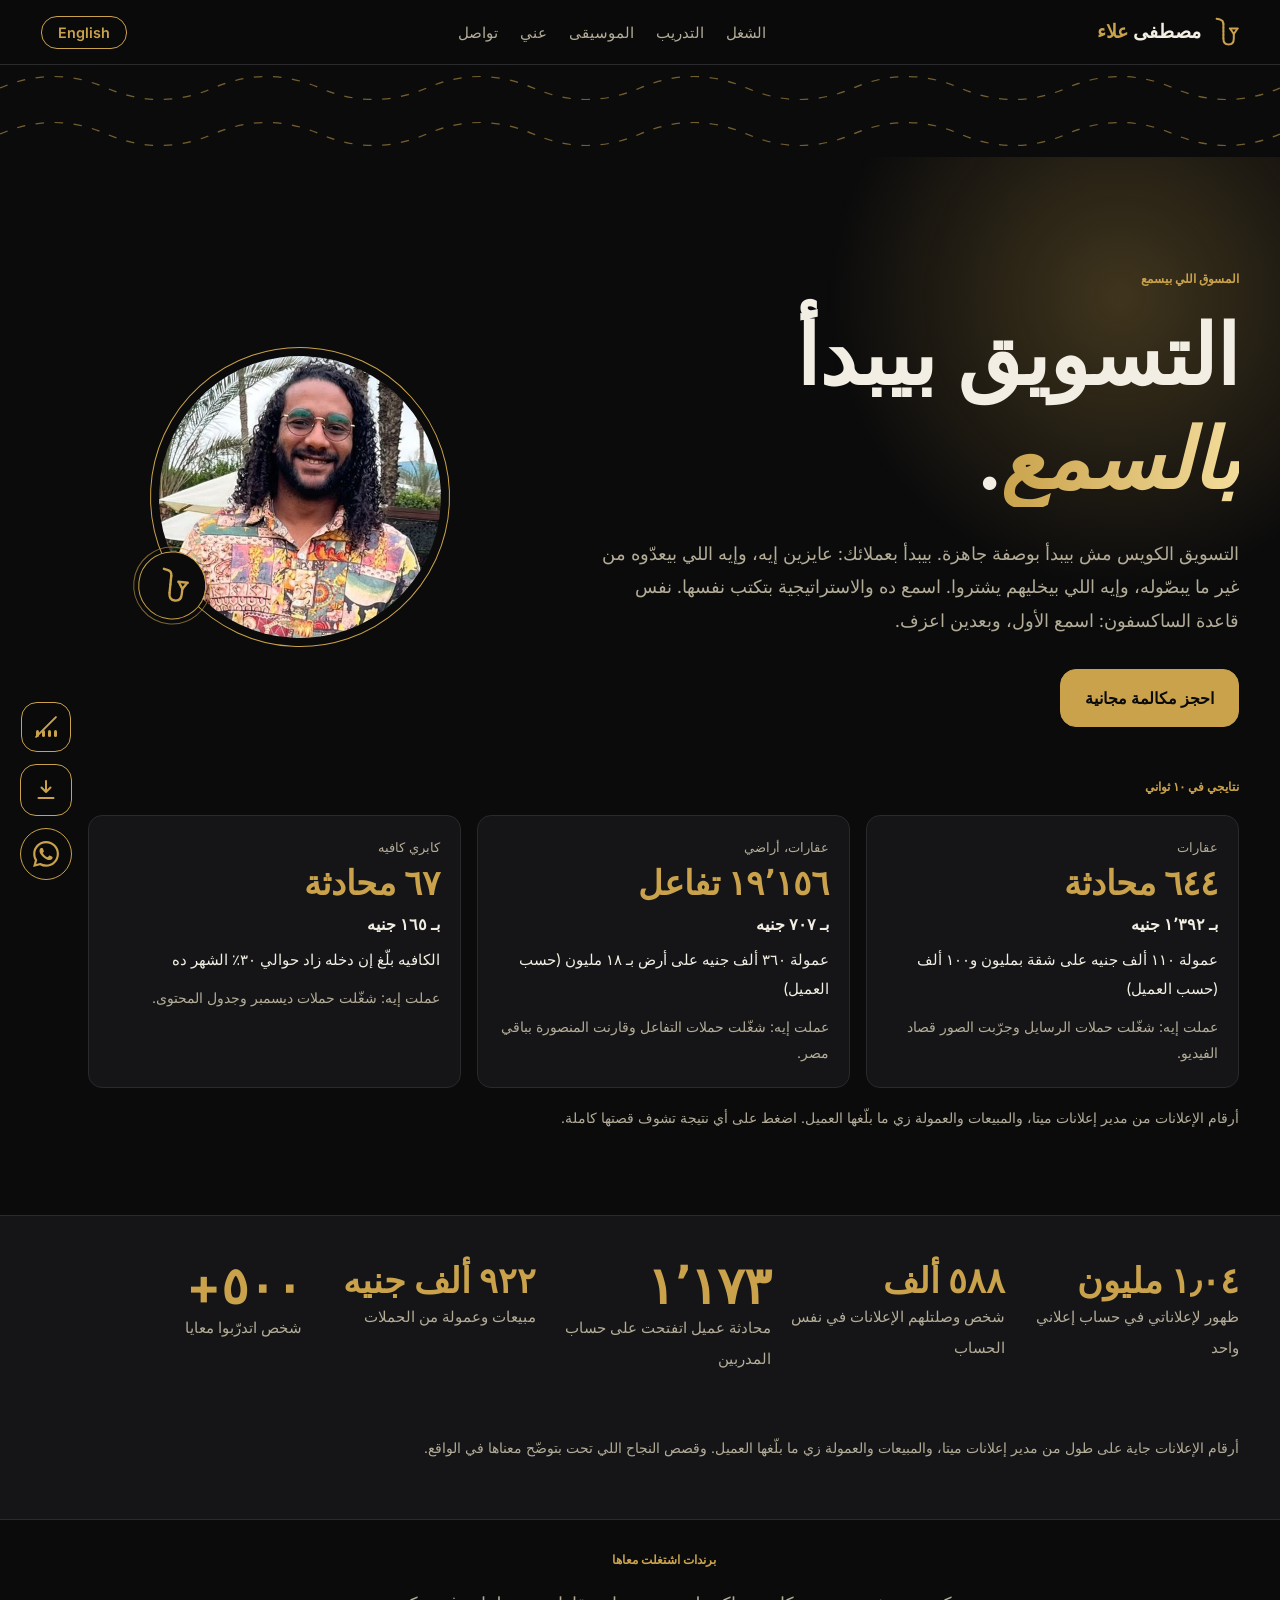
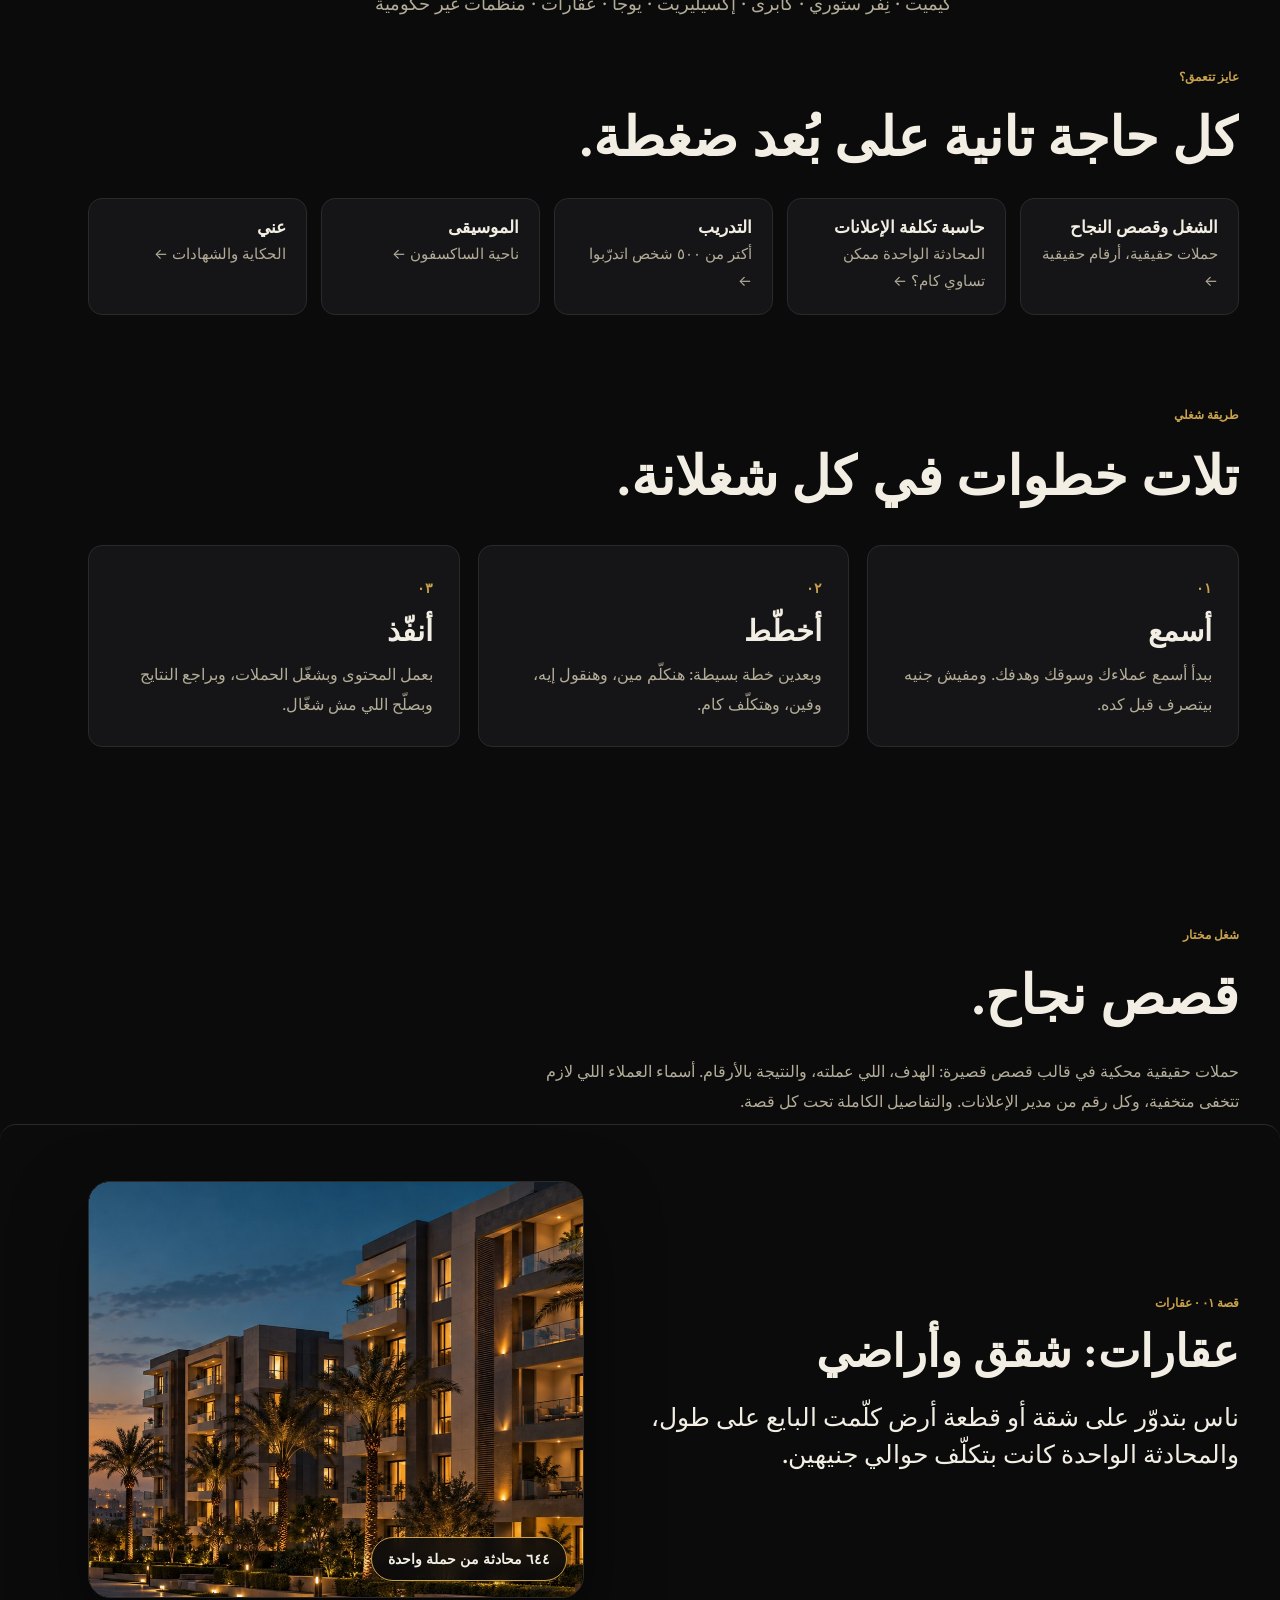
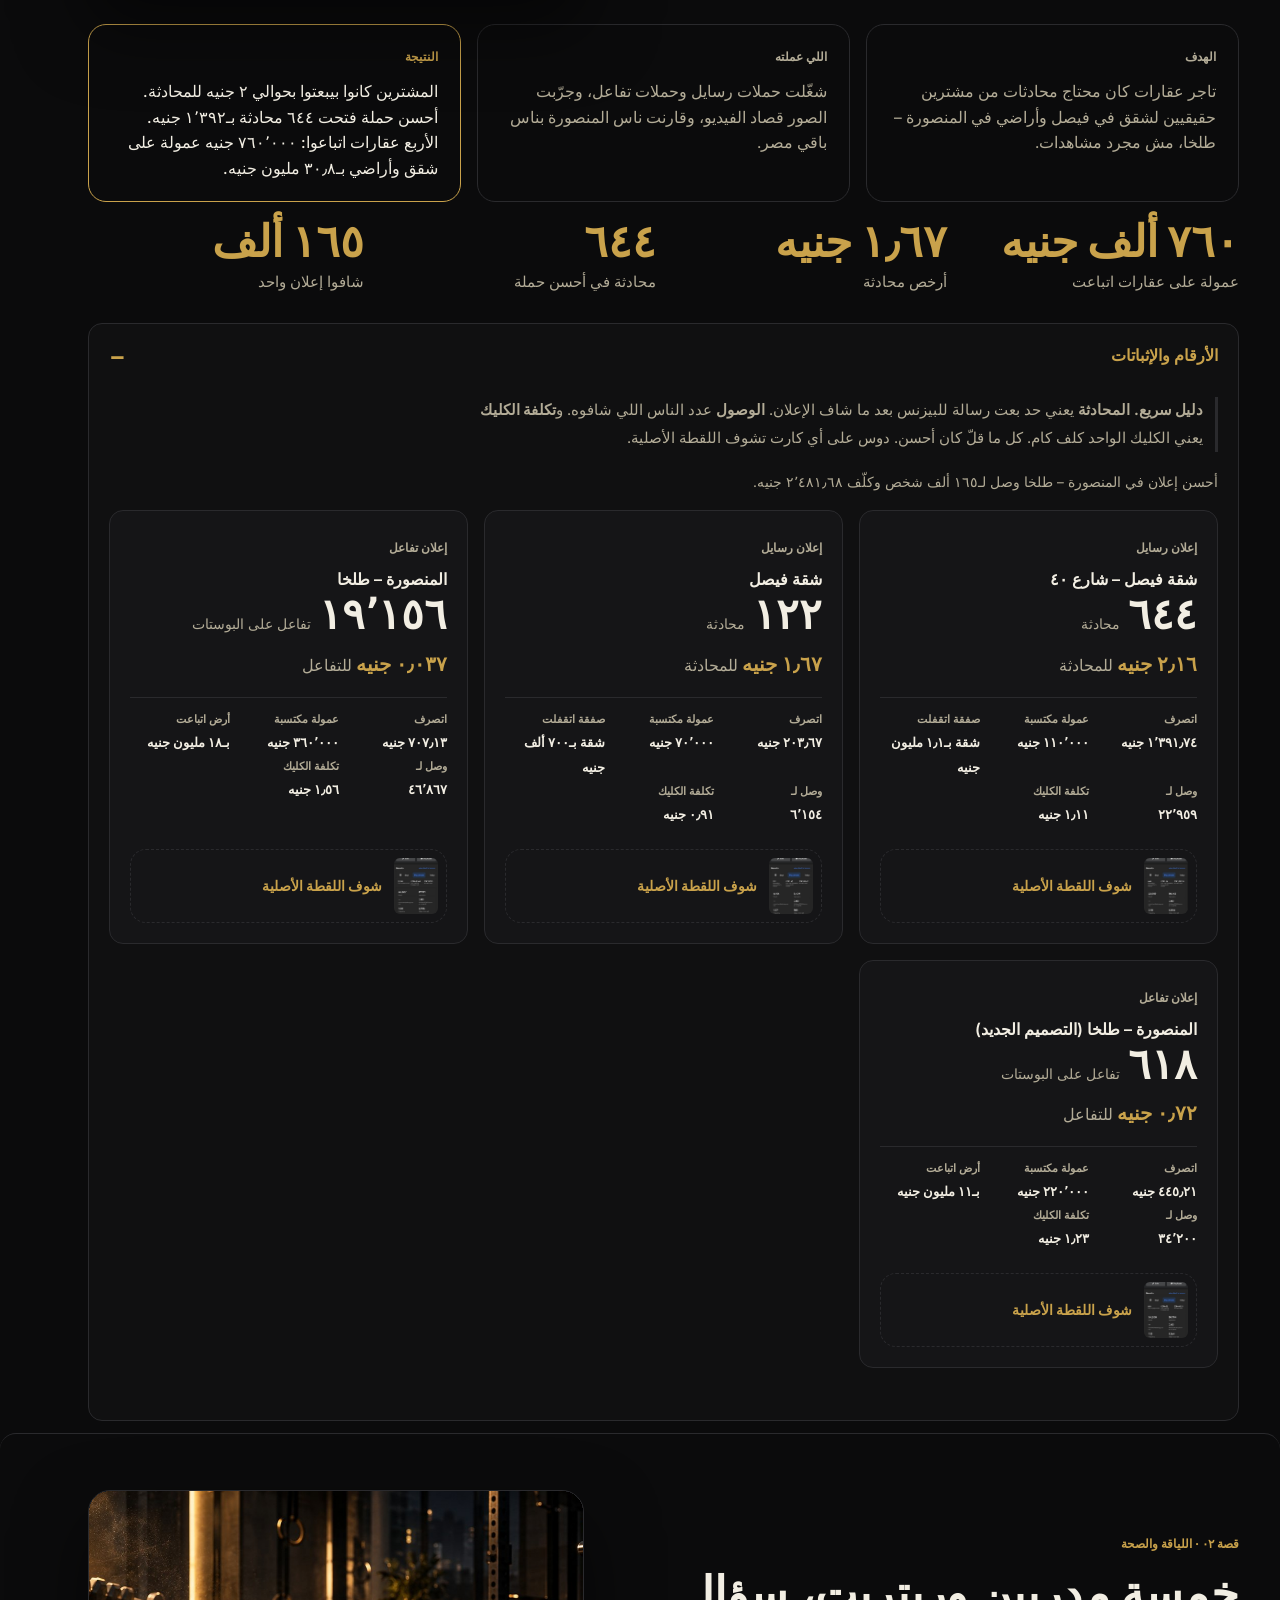
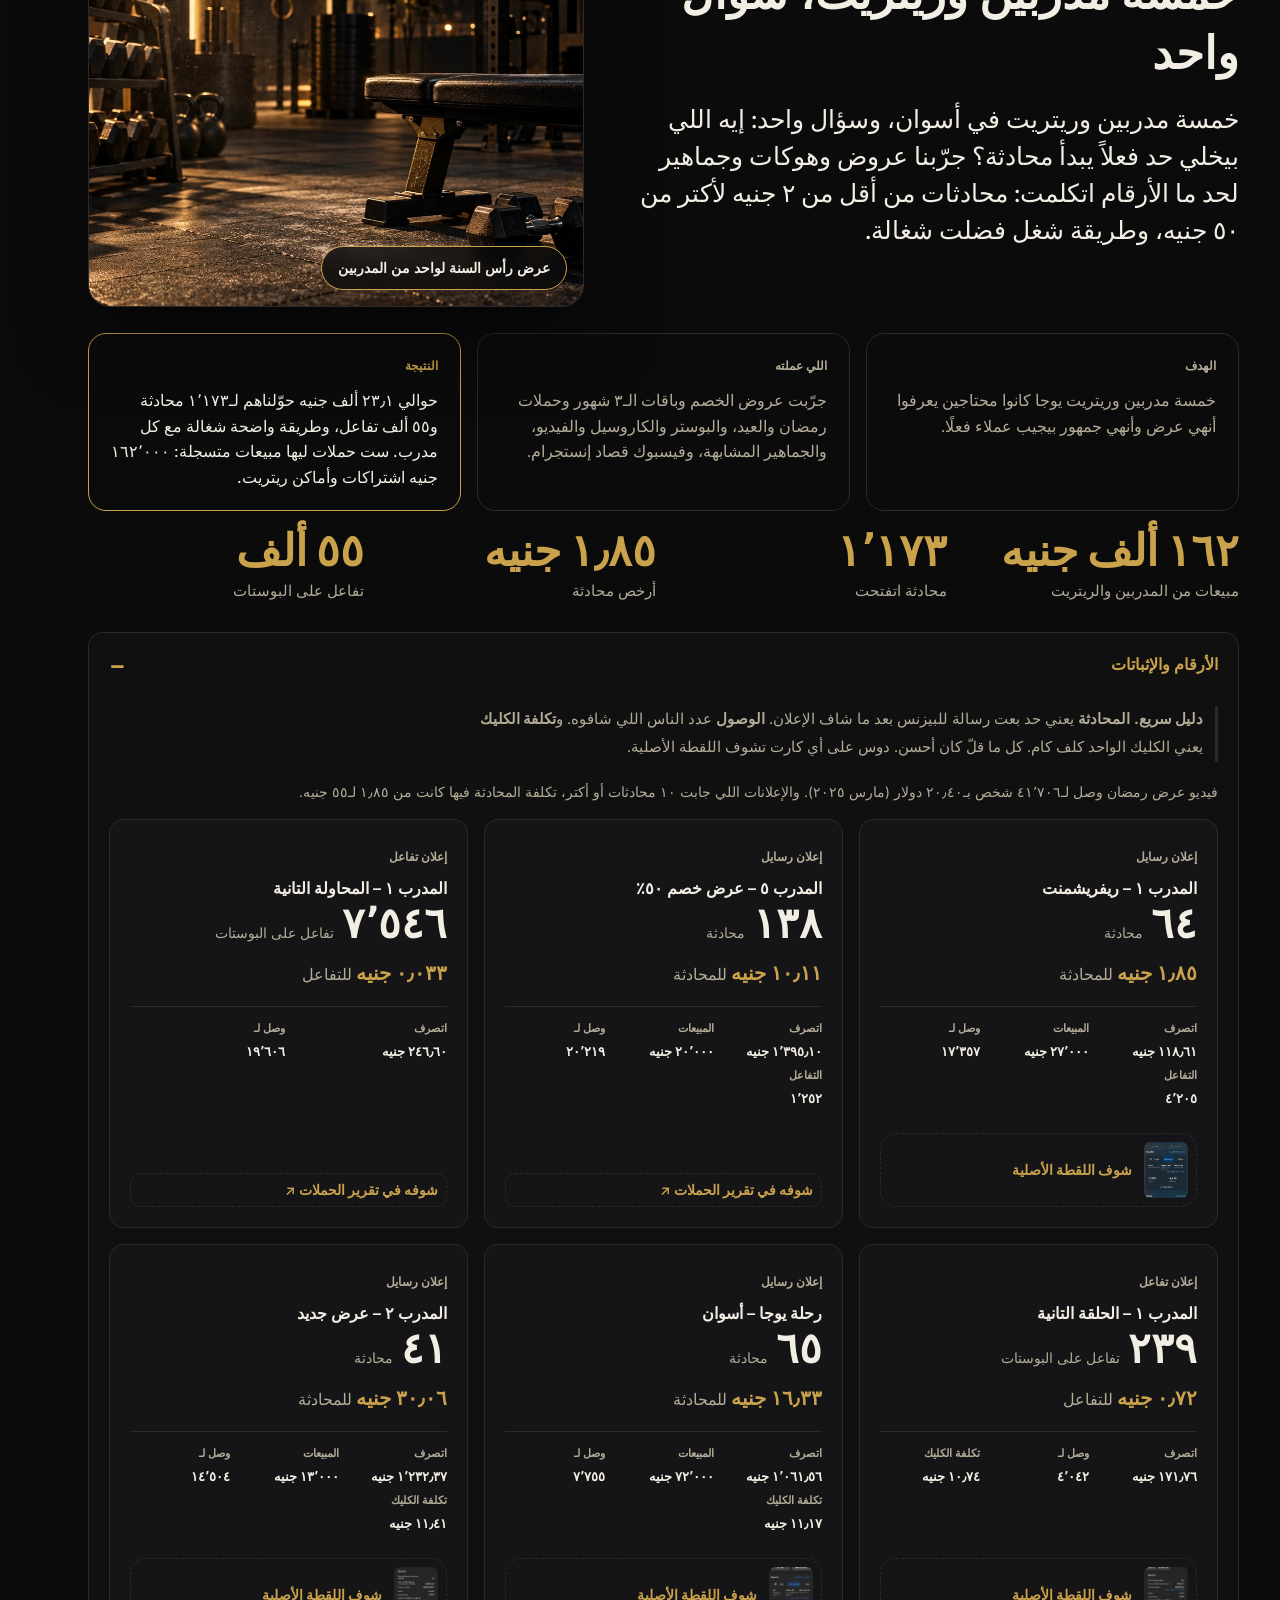
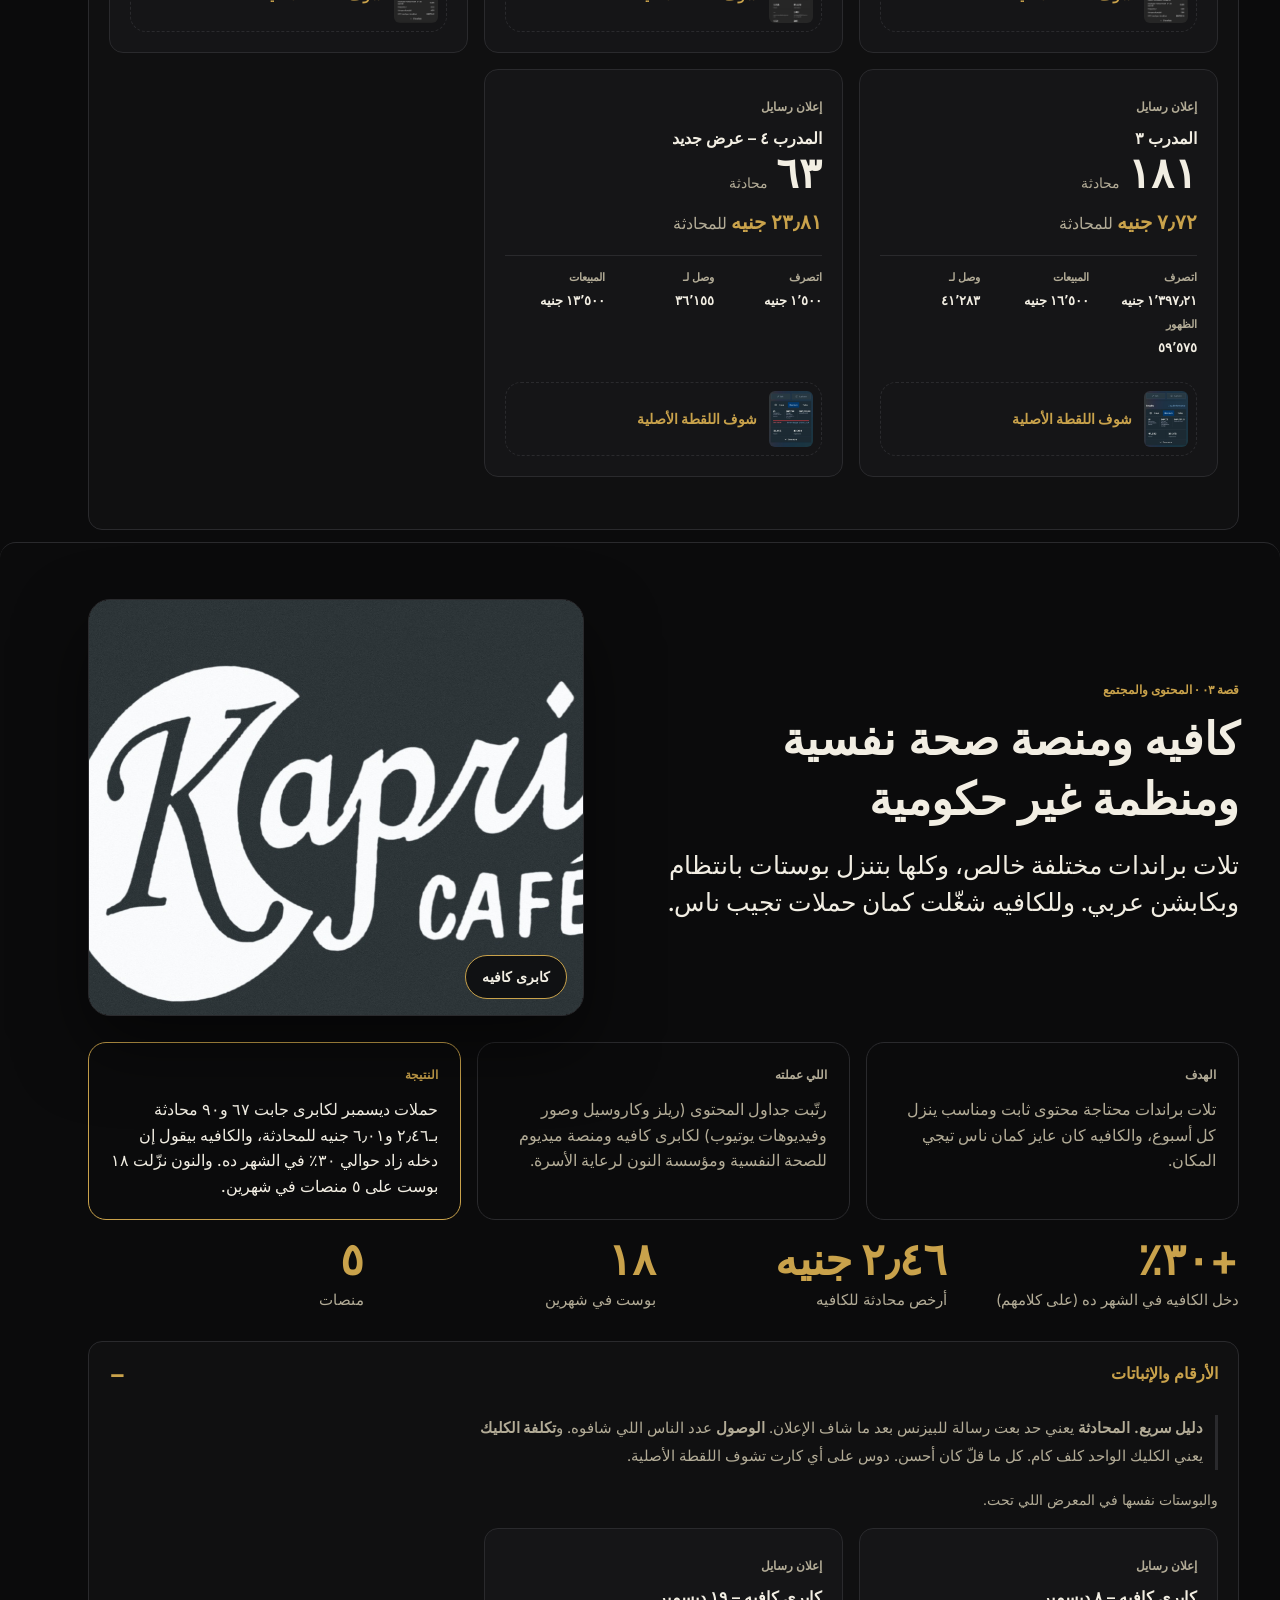
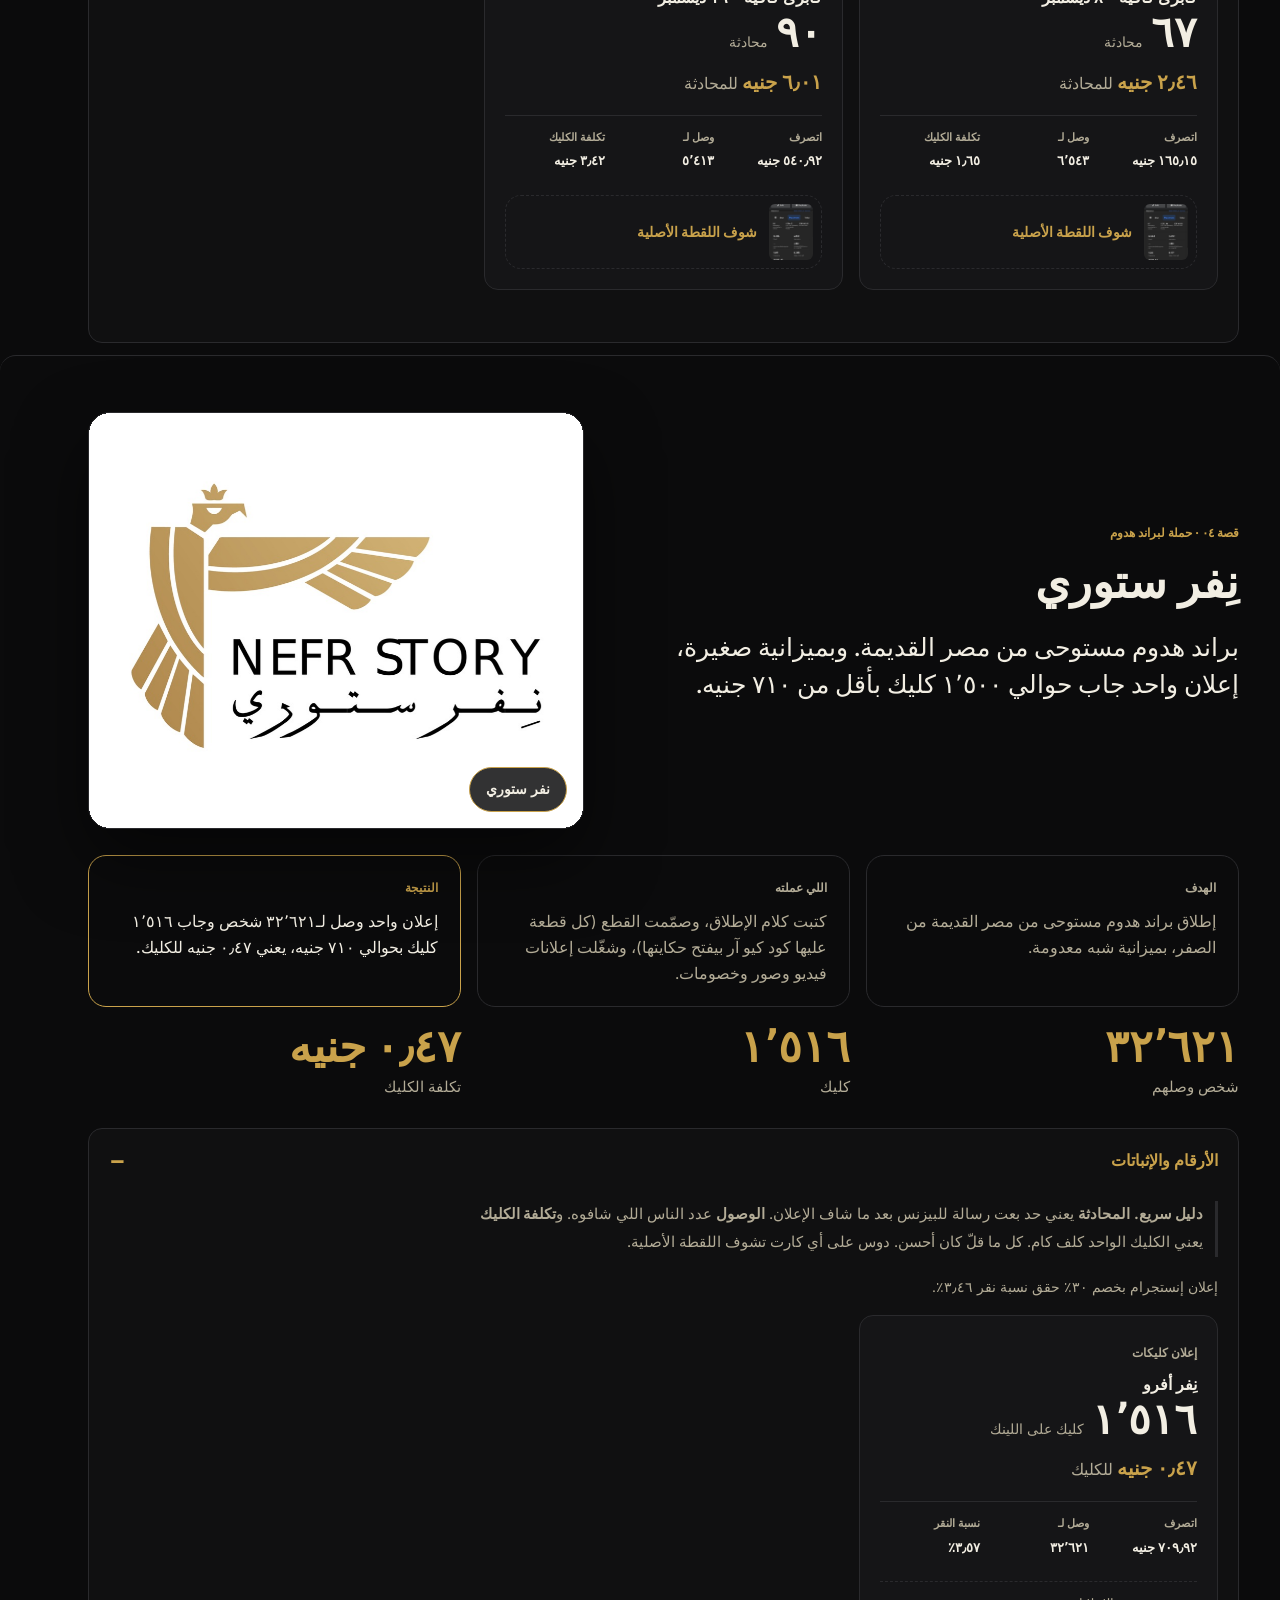
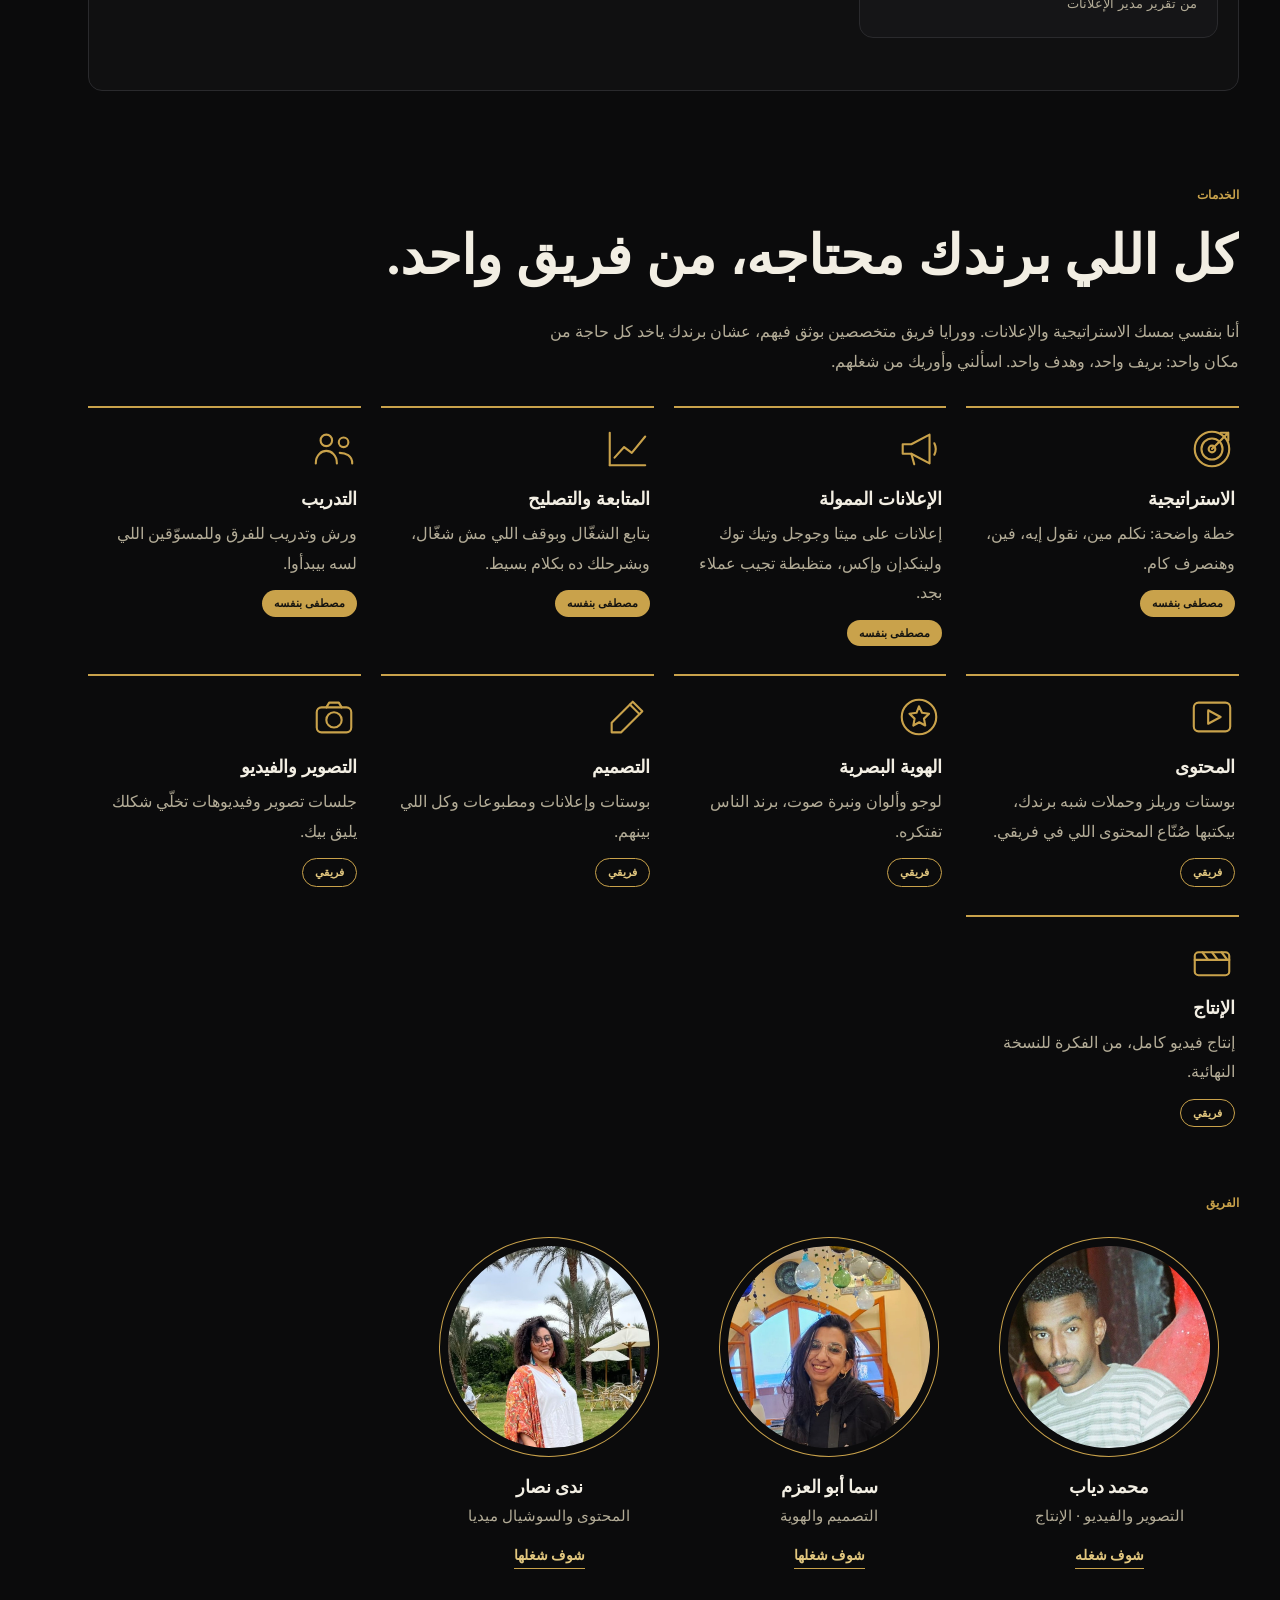
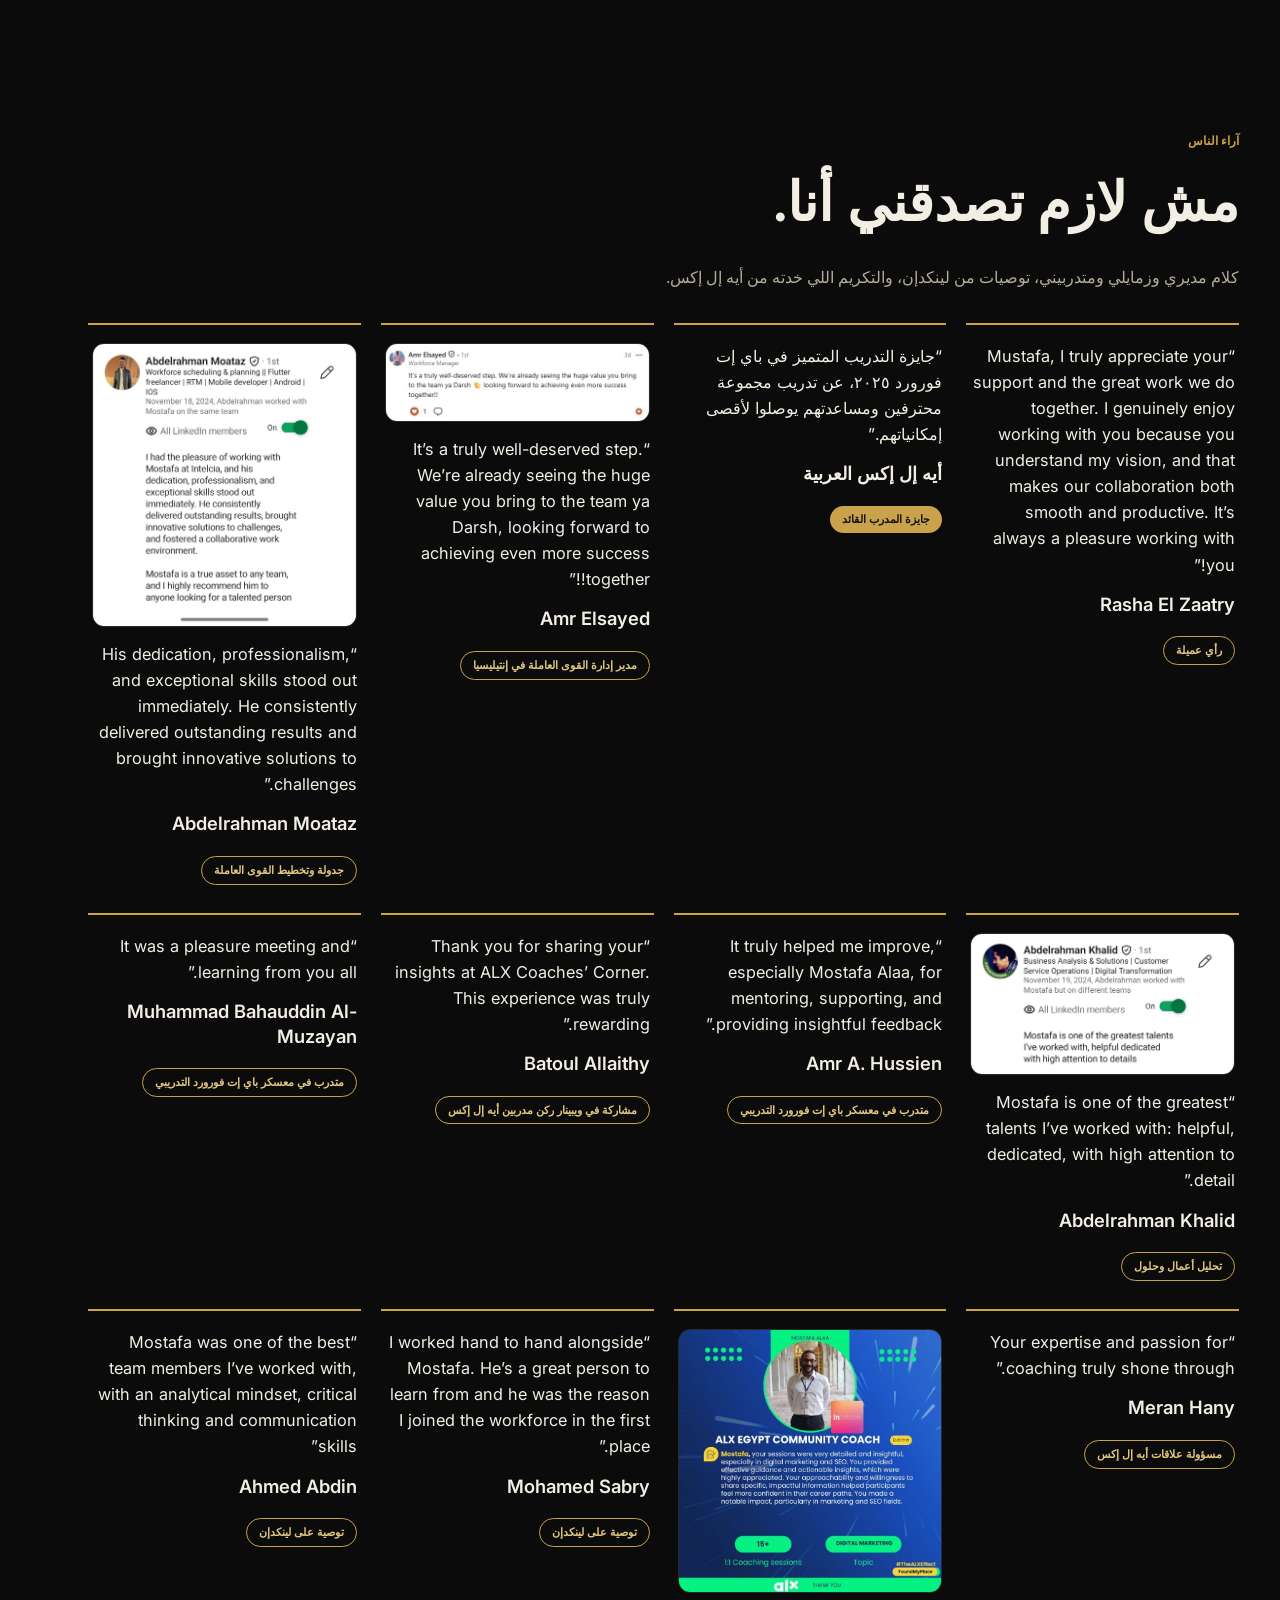
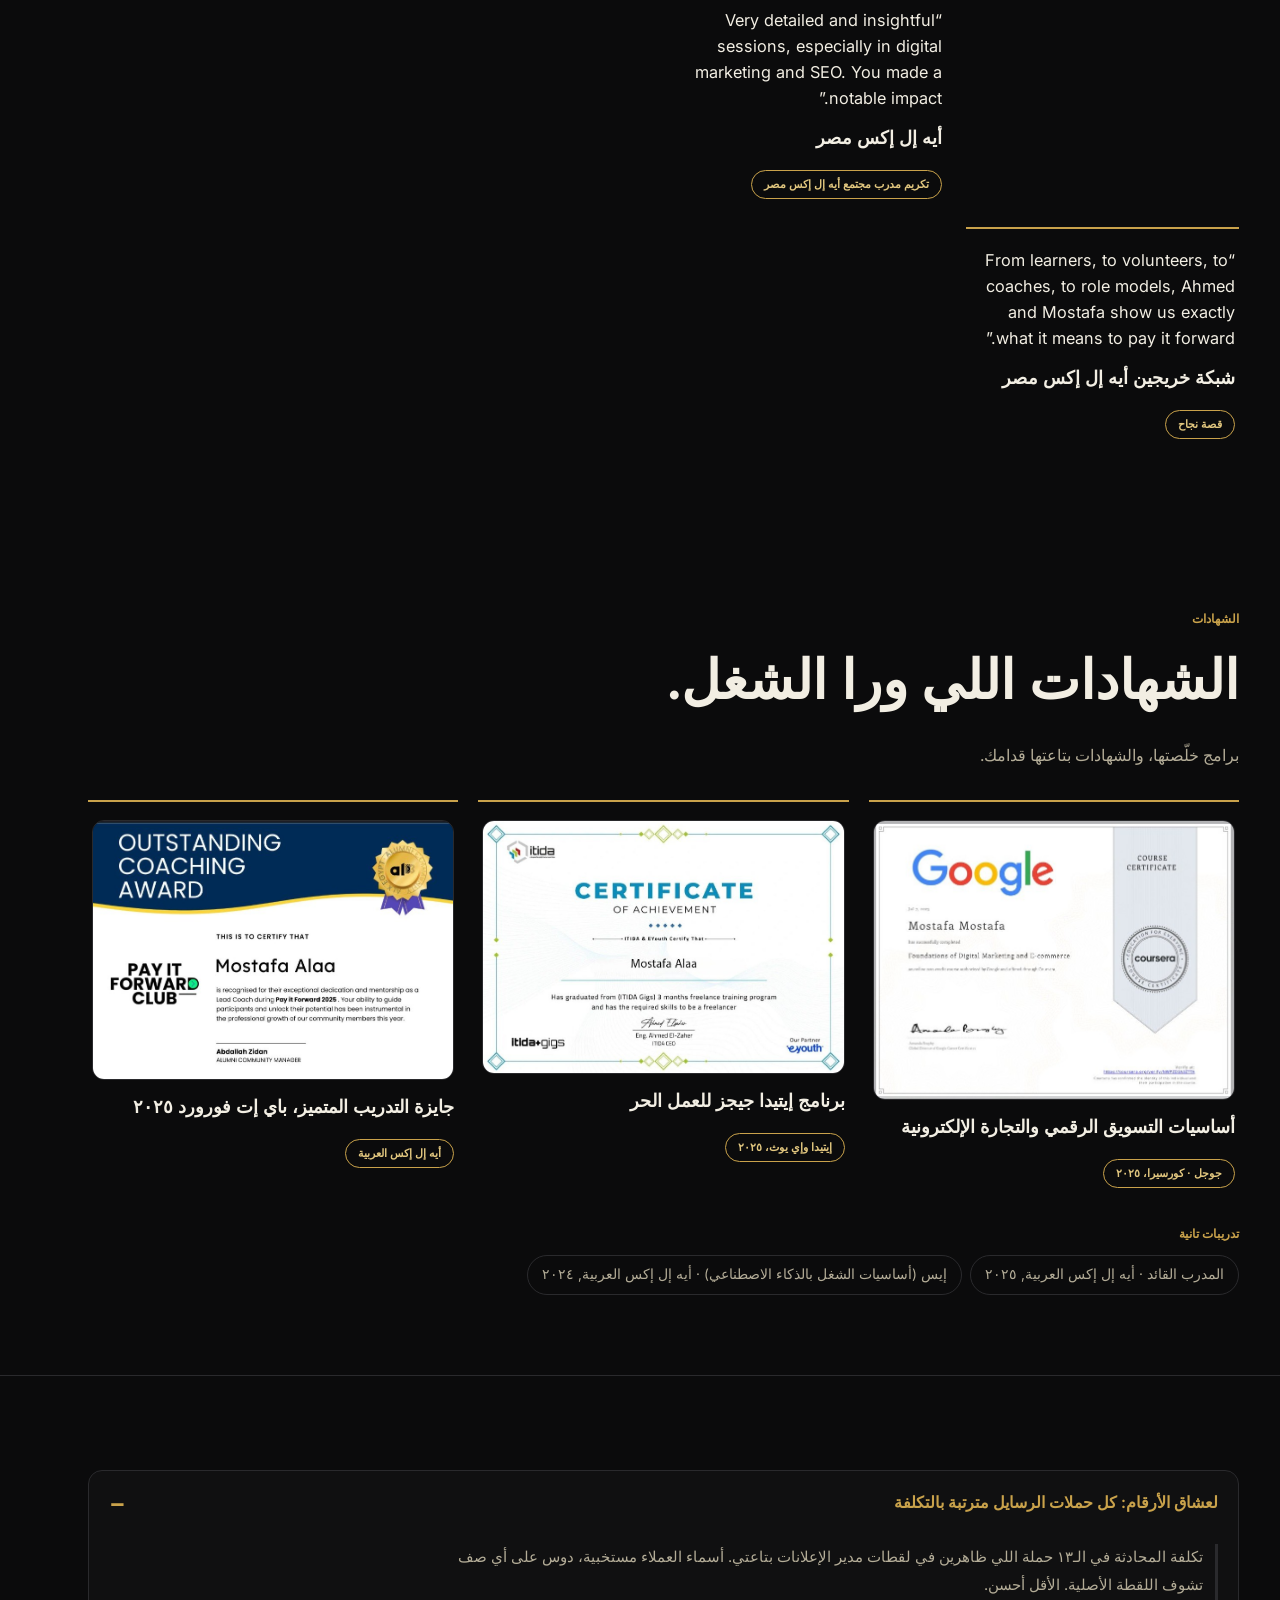
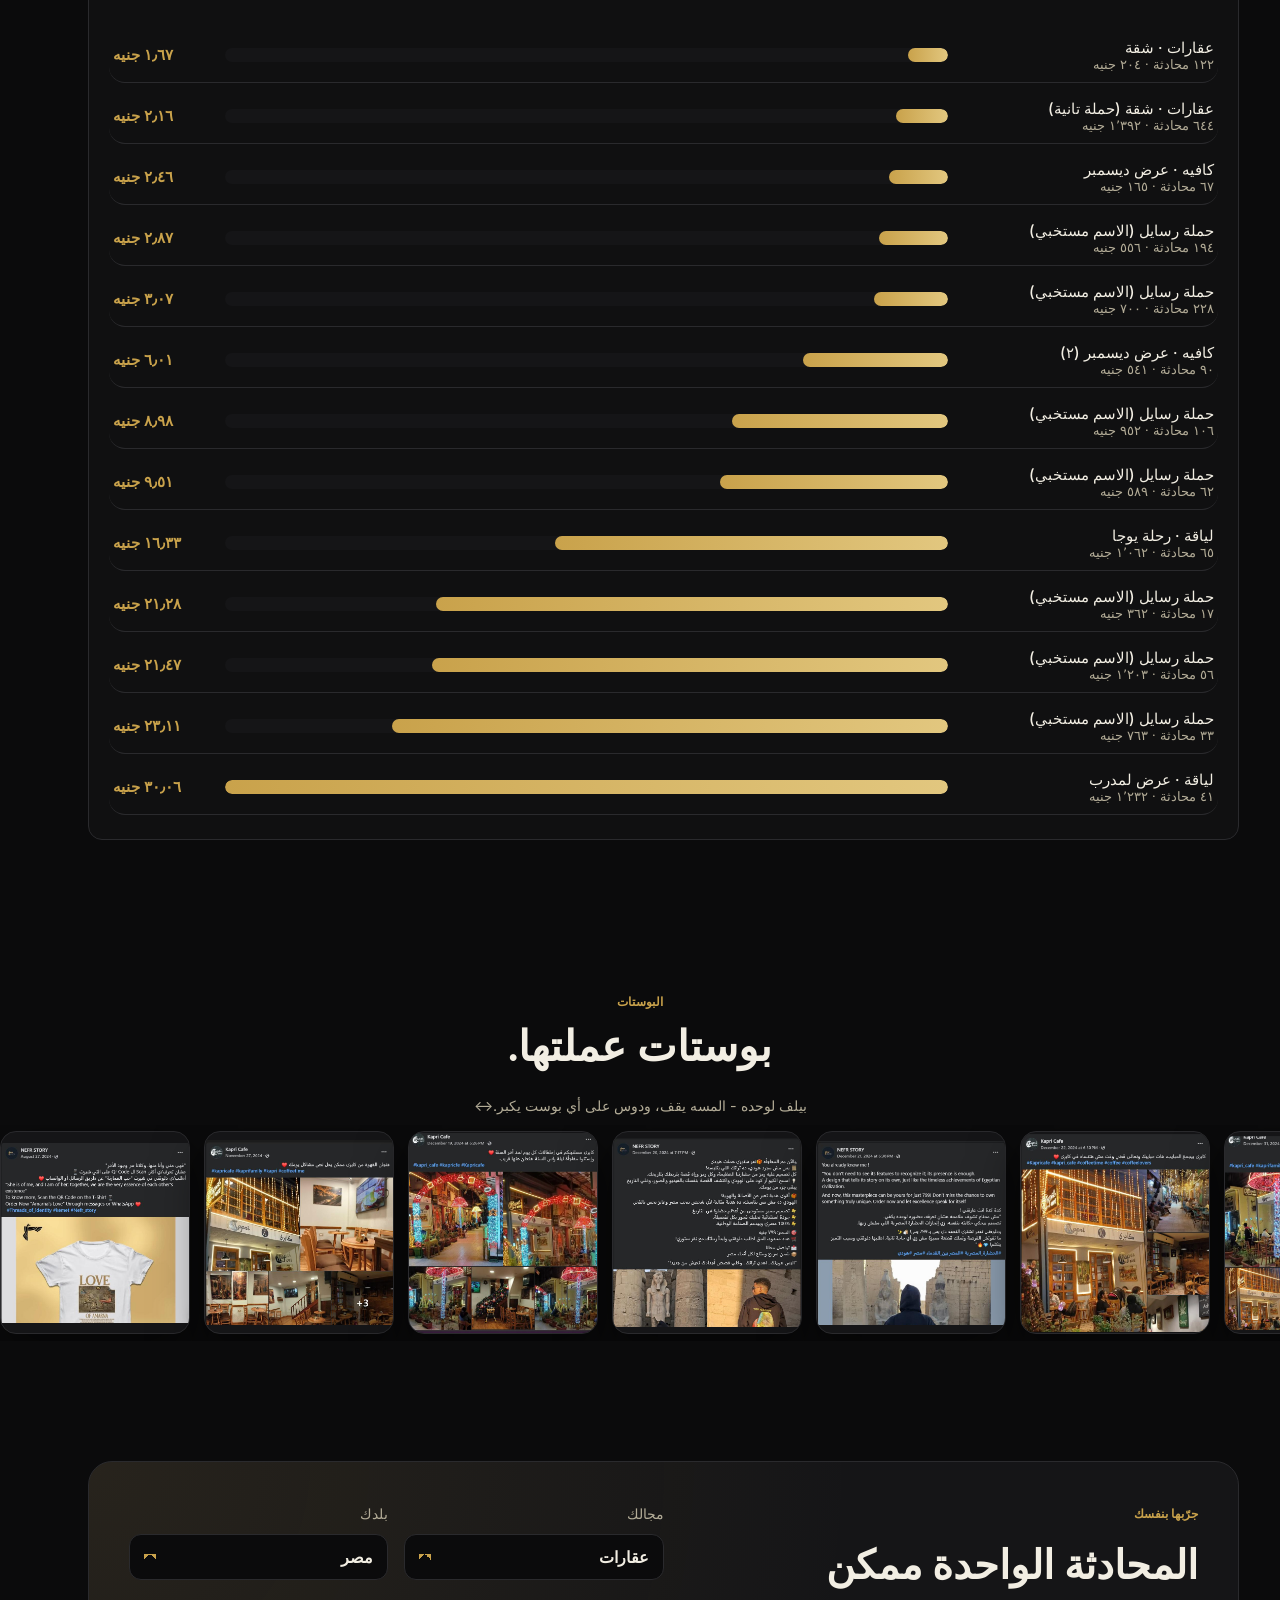
==== commit 55c9fa7a: "Add results-in-10-seconds strip under hero; ROAS label on report page" ====
--- a/ar/index.html
+++ b/ar/index.html
@@ -82,6 +82,7 @@
       }
     </script>
   <link rel="stylesheet" href="../css/release.css">
+<style>.studio-analytics-note:not(.site-privacy){display:none}</style>
 <!--studio-generated-start--><link rel="stylesheet" href="../css/published.css"><script data-goatcounter="https://mostafalaa.goatcounter.com/count" async src="https://gc.zgo.at/count.js"></script><!--studio-generated-end--></head>
   <body>
     <svg aria-hidden="true" height="0" style="position: absolute" width="0">
@@ -171,6 +172,13 @@
             ></span>
           </div>
         </div>
+      <section class="topresults" id="topresults">
+        <div class="wrap trwrap">
+          <p class="eyebrow" data-k="topresults.eyebrow"></p>
+          <div class="trgrid" id="trGrid"></div>
+          <p class="note" data-k="topresults.note"></p>
+        </div>
+      </section>
       </section>
       <svg
         aria-hidden="true"
@@ -462,7 +470,7 @@
         >
       </div>
     <!--studio-generated-start--><p class="studio-analytics-note">الموقع بيعدّ الزيارات بشكل إجمالي عن طريق GoatCounter: أنهي صفحات اتفتحت، وأنهي أزرار اتضغطت، والزوّار جايين منين تقريبًا (البلد والموقع اللي وصّلهم). من غير كوكيز، ومن غير تتبّع إعلاني، ومن غير ملف عن أي زائر بعينه.</p><!--studio-generated-end-->
-    <p class="studio-analytics-note">وبيستخدم كمان PostHog بنفس الحدود: بيعدّ أنهي صفحات اتفتحت، وأنهي أزرار اتضغطت، وإيه الاختيارات اللي بتتختار في حاسبة تكلفة الإعلانات، والزوّار جايين منين تقريبًا. من غير كوكيز، ومن غير تسجيل لجلسات الزوّار، ومن غير ملف عن أي زائر بعينه.</p>
+    <p class="studio-analytics-note site-privacy">الموقع ده بيجمع بيانات زيارة مجهولة الهوية عشان نفهم بيتستخدم إزاي ونحسّنه.</p>
   </footer>
     <div aria-hidden="true" id="spot"></div>
 
@@ -482,6 +490,6 @@
     <script src="../js/content.js?v=20261122y4"></script>
     <script src="../js/jazz.js?v=20261122y4"></script>
     <script src="../js/main.js?v=20261122y4"></script>
-    <script src="../js/analytics.js?v=20261127a"></script>
+    <script src="../js/analytics.js?v=20261127b"></script>
   <!--studio-generated-start--><script>(()=>{const c={"links":[],"embeds":[],"order":["hero","metrics","brands","explore","how","work","services","testimonials","certs","compare","posts","calc","reportsec","mentor","music","skills","about"]},root="../";if(c.portrait){const i=document.querySelector('.portrait img');if(i)i.src=root+c.portrait}const main=document.querySelector('main');for(const id of c.order){const e=[...main.querySelectorAll('[data-section]')].find(e=>e.dataset.section===id);if(e)main.append(e)}const m=document.querySelector('#musicItems')||document.querySelector('[data-section="music"]');if(m){if(c.background){const a=document.createElement('audio');a.controls=true;a.src=root+c.background;m.append(a)}for(const [i,u]of c.links.entries()){const frame=document.createElement('iframe');frame.src=c.embeds[i];frame.title='Music player';frame.loading='lazy';frame.style.cssText='width:100%;max-width:600px;height:210px;border:0;display:block;margin:20px 0';frame.allow='encrypted-media';m.append(frame);const a=document.createElement('a');a.href=u;a.textContent='Open music';a.rel='noopener noreferrer';a.target='_blank';m.append(a)}}})();</script><!--studio-generated-end--></body>
 </html>
--- a/css/release.css
+++ b/css/release.css
@@ -3,3 +3,15 @@
 /* keep the layout full width even if Portfolio Studio regenerates published.css (higher specificity than its main{} and .studio-extra{} rules) */
 html body main{max-width:none;margin:0}
 html body main .studio-extra{max-width:none;padding-inline:var(--edge,24px)}
+
+/* top results strip */
+.topresults{padding:0}
+.trgrid{display:grid;grid-template-columns:repeat(auto-fit,minmax(240px,1fr));gap:16px;margin:16px 0 12px}
+.trcard{display:flex;flex-direction:column;gap:6px;padding:20px;border:1px solid var(--line);border-radius:14px;background:var(--surface);color:var(--text);text-decoration:none}
+.trcard:hover,.trcard:focus-visible{border-color:var(--gold)}
+.trcard b{font:700 clamp(1.5rem,3.2vw,2.1rem)/1.1 var(--font-head);color:var(--gold)}
+.trtag{color:var(--muted);font-size:.8rem;text-transform:uppercase;letter-spacing:.06em}
+.trfor{font-weight:600}
+.trout{font-size:.95rem}
+.trdid{color:var(--muted);font-size:.88rem;margin-top:4px}
+.hero .wrap.trwrap{display:block;margin-top:48px}
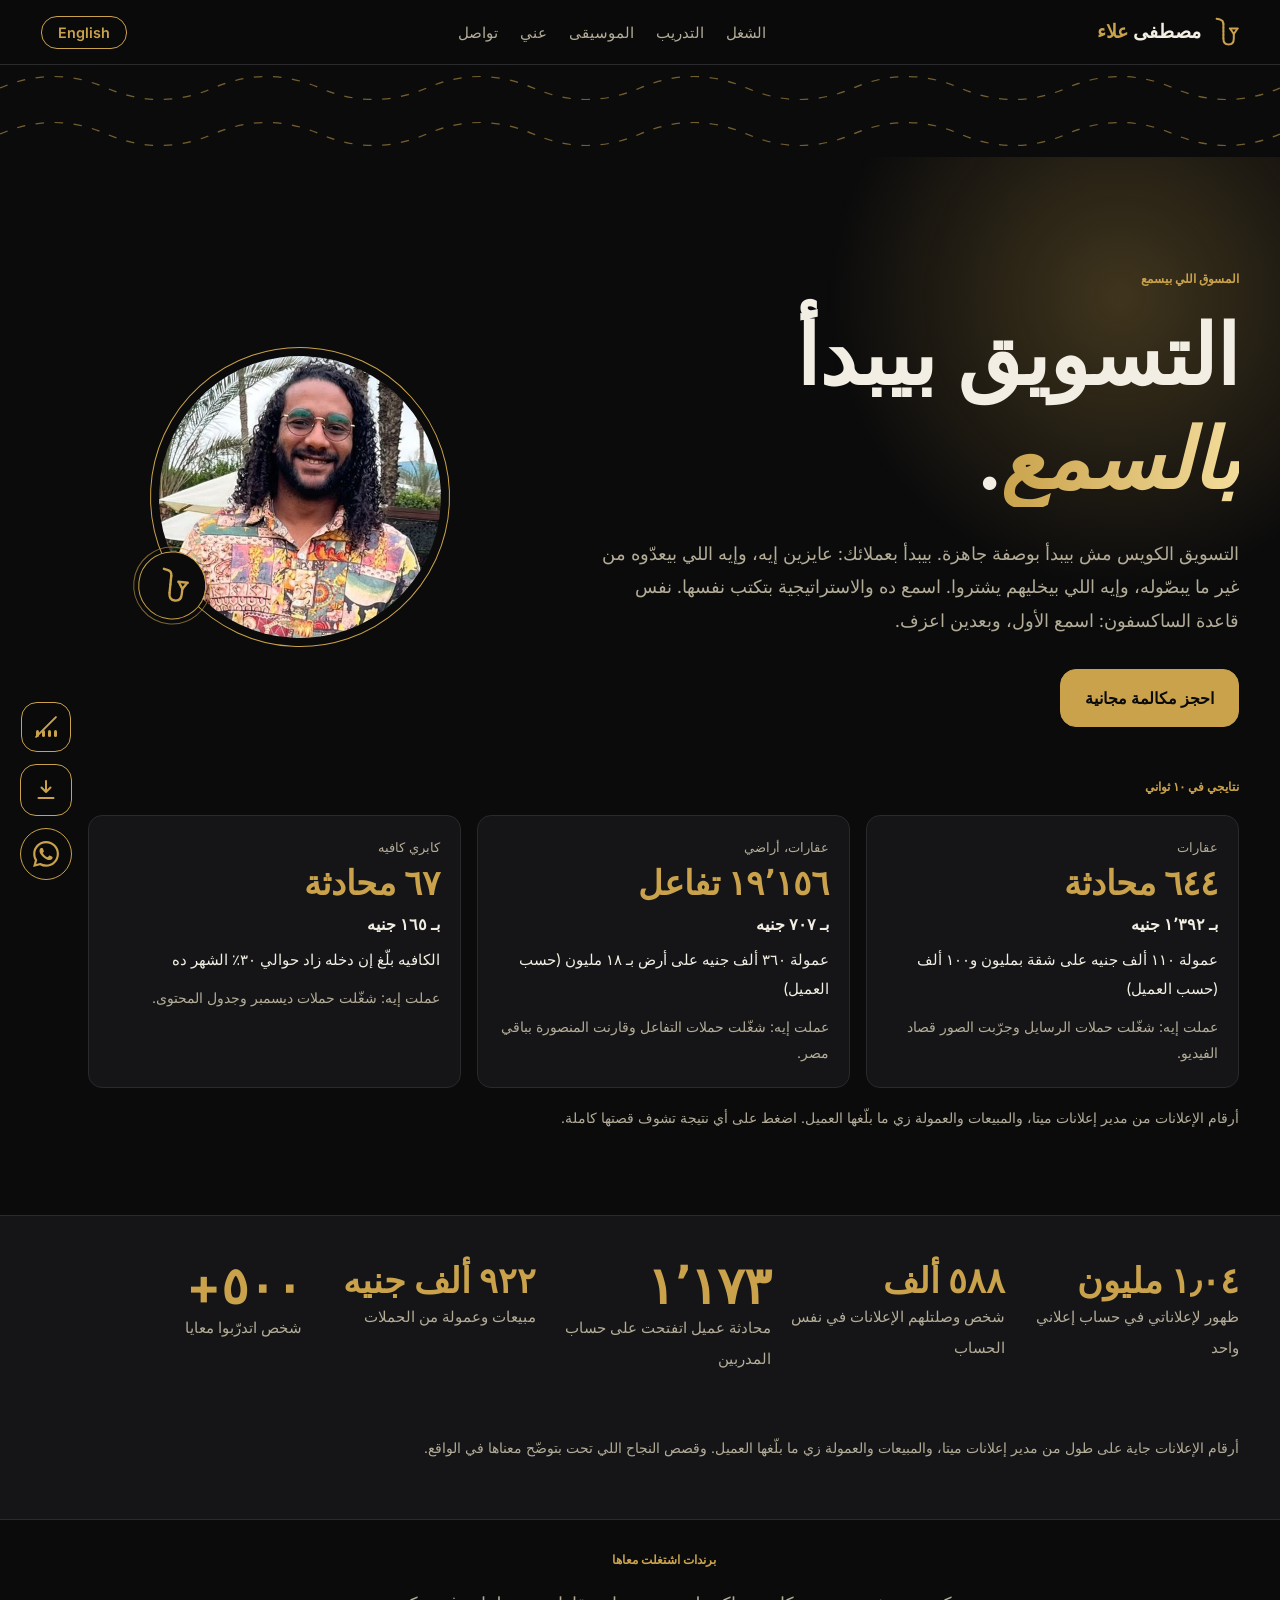
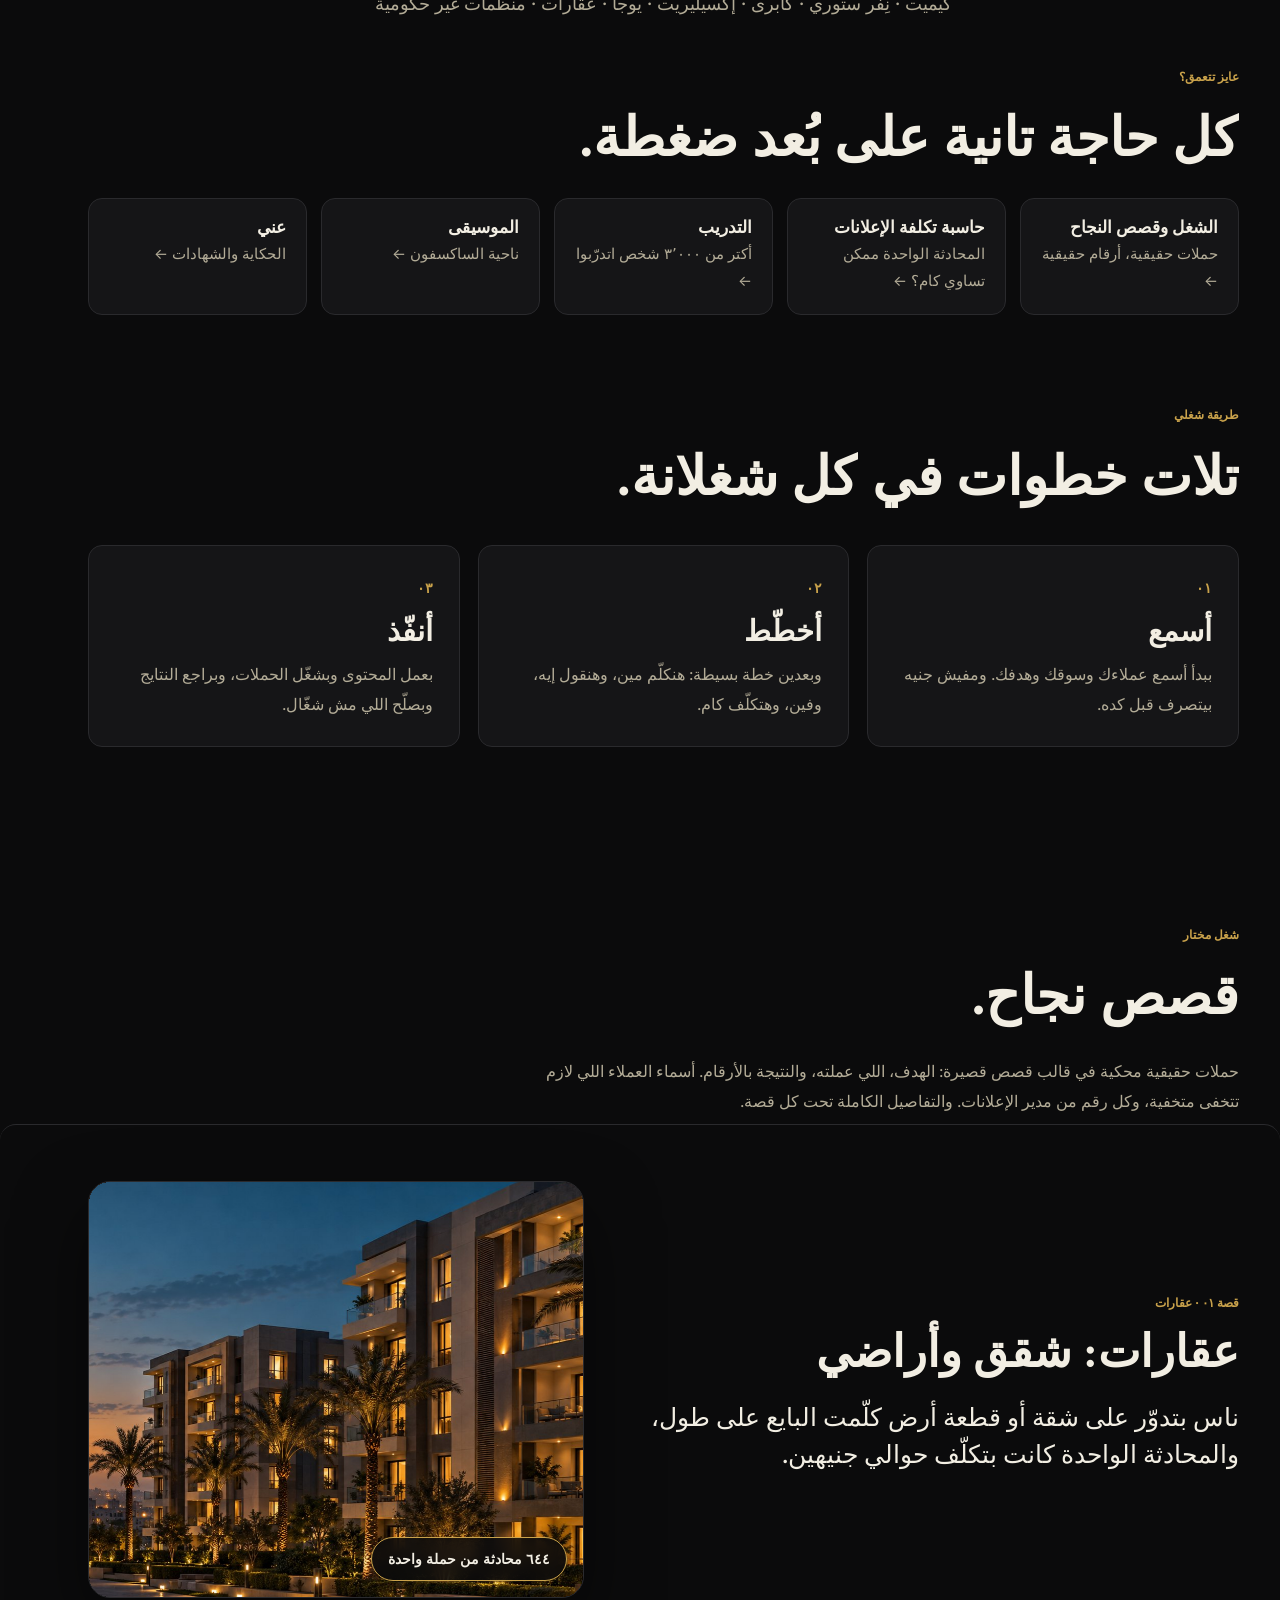
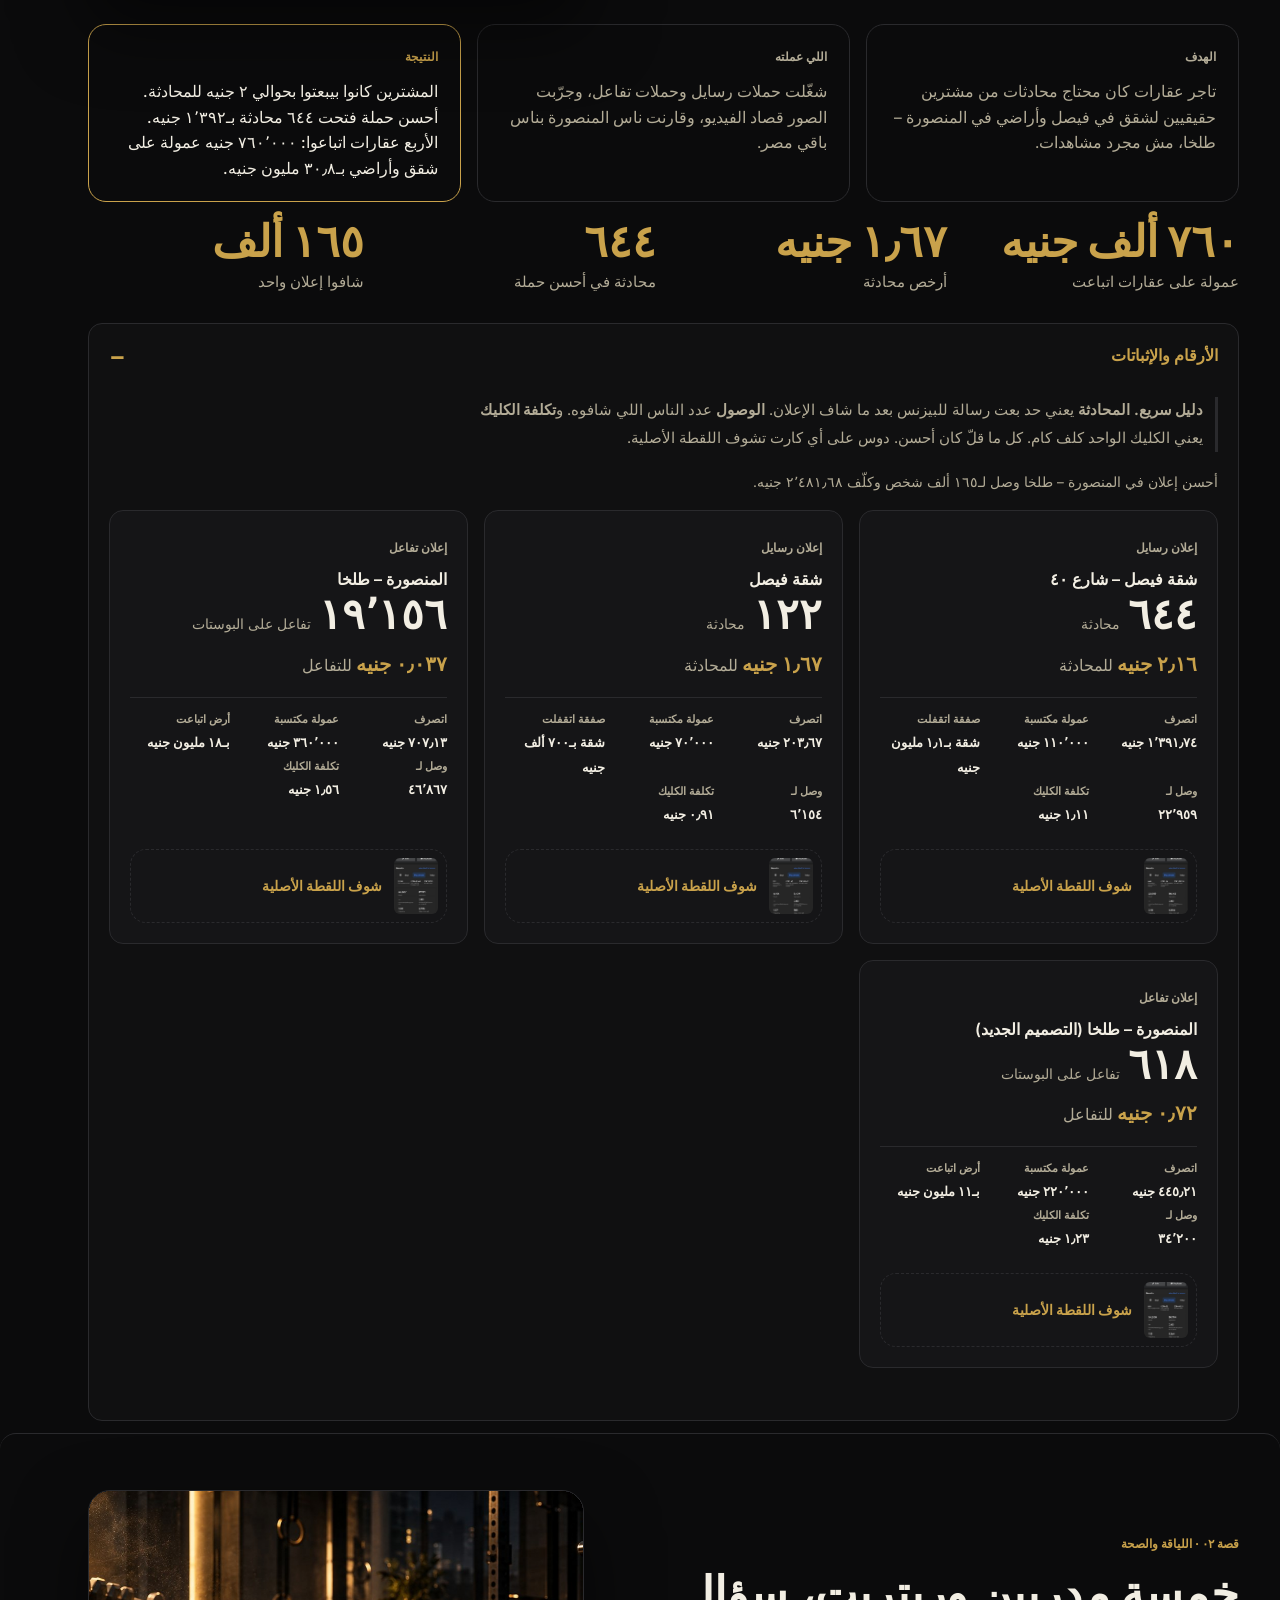
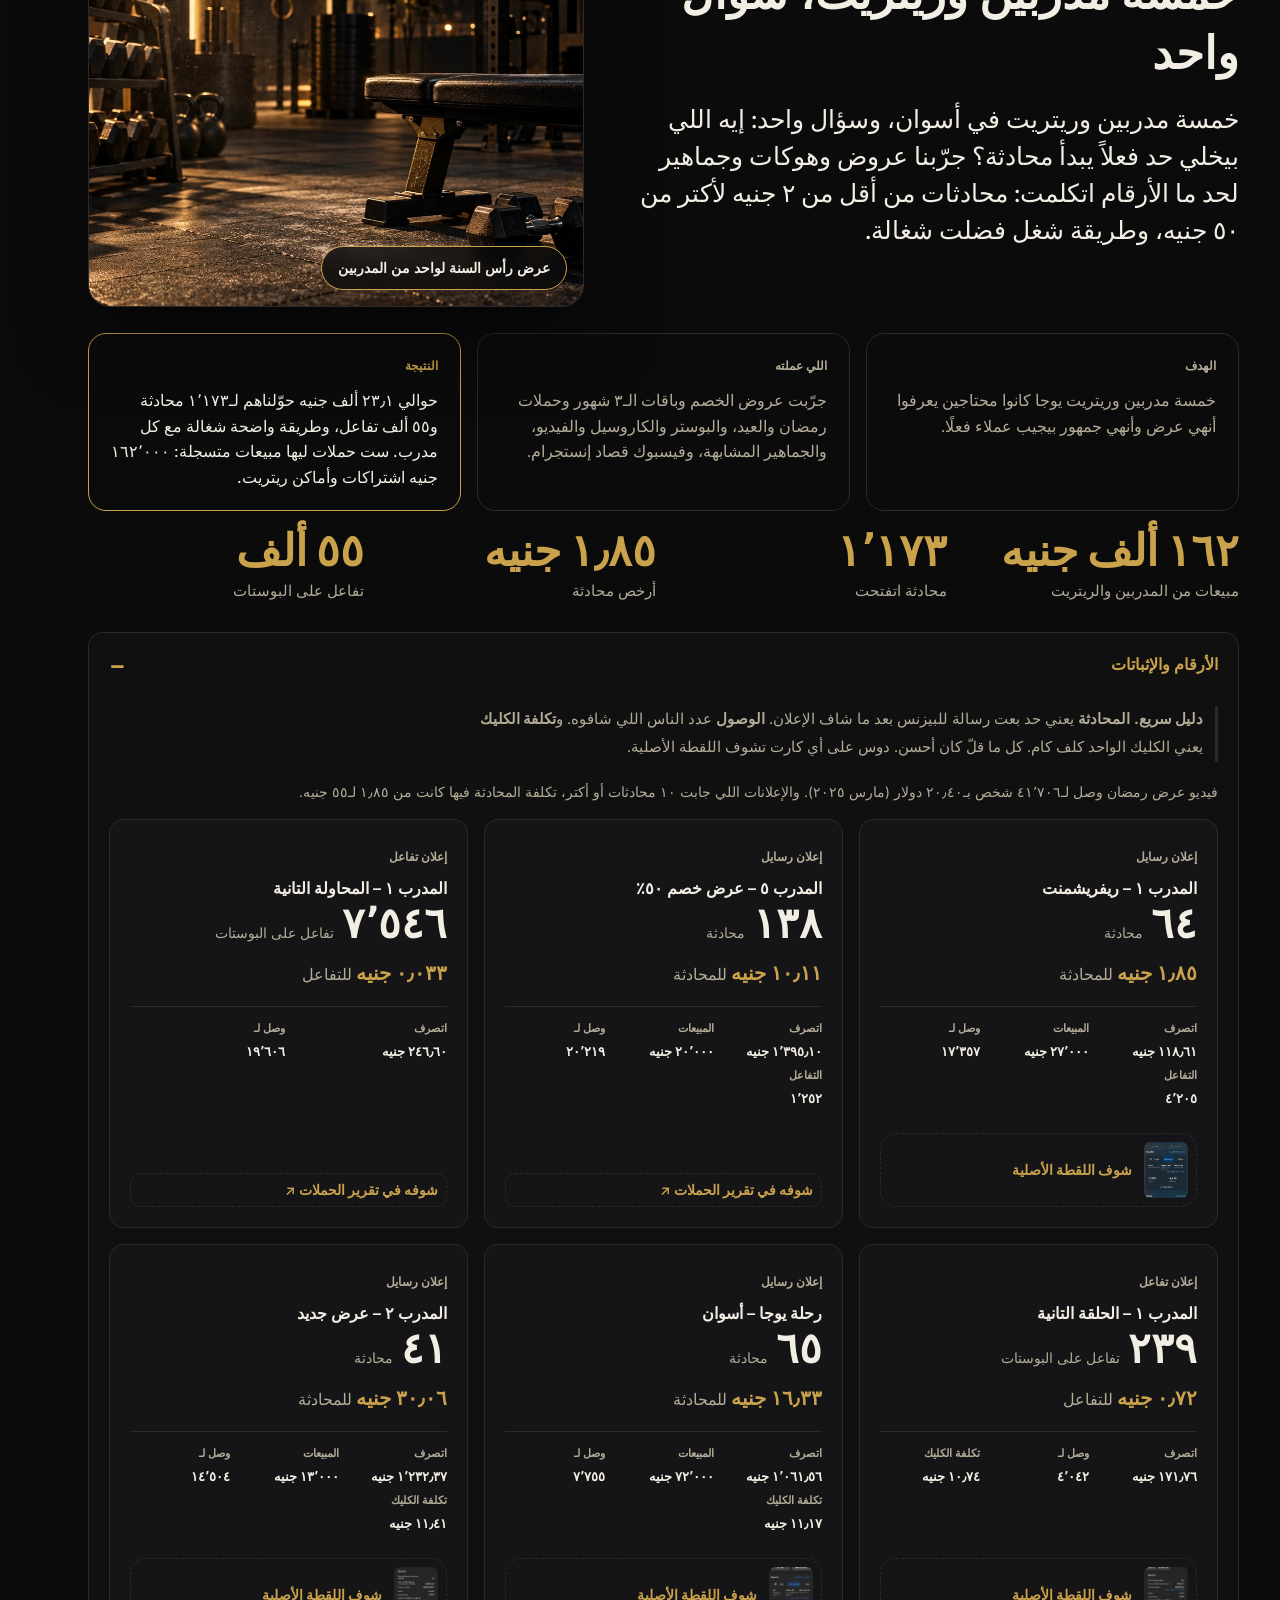
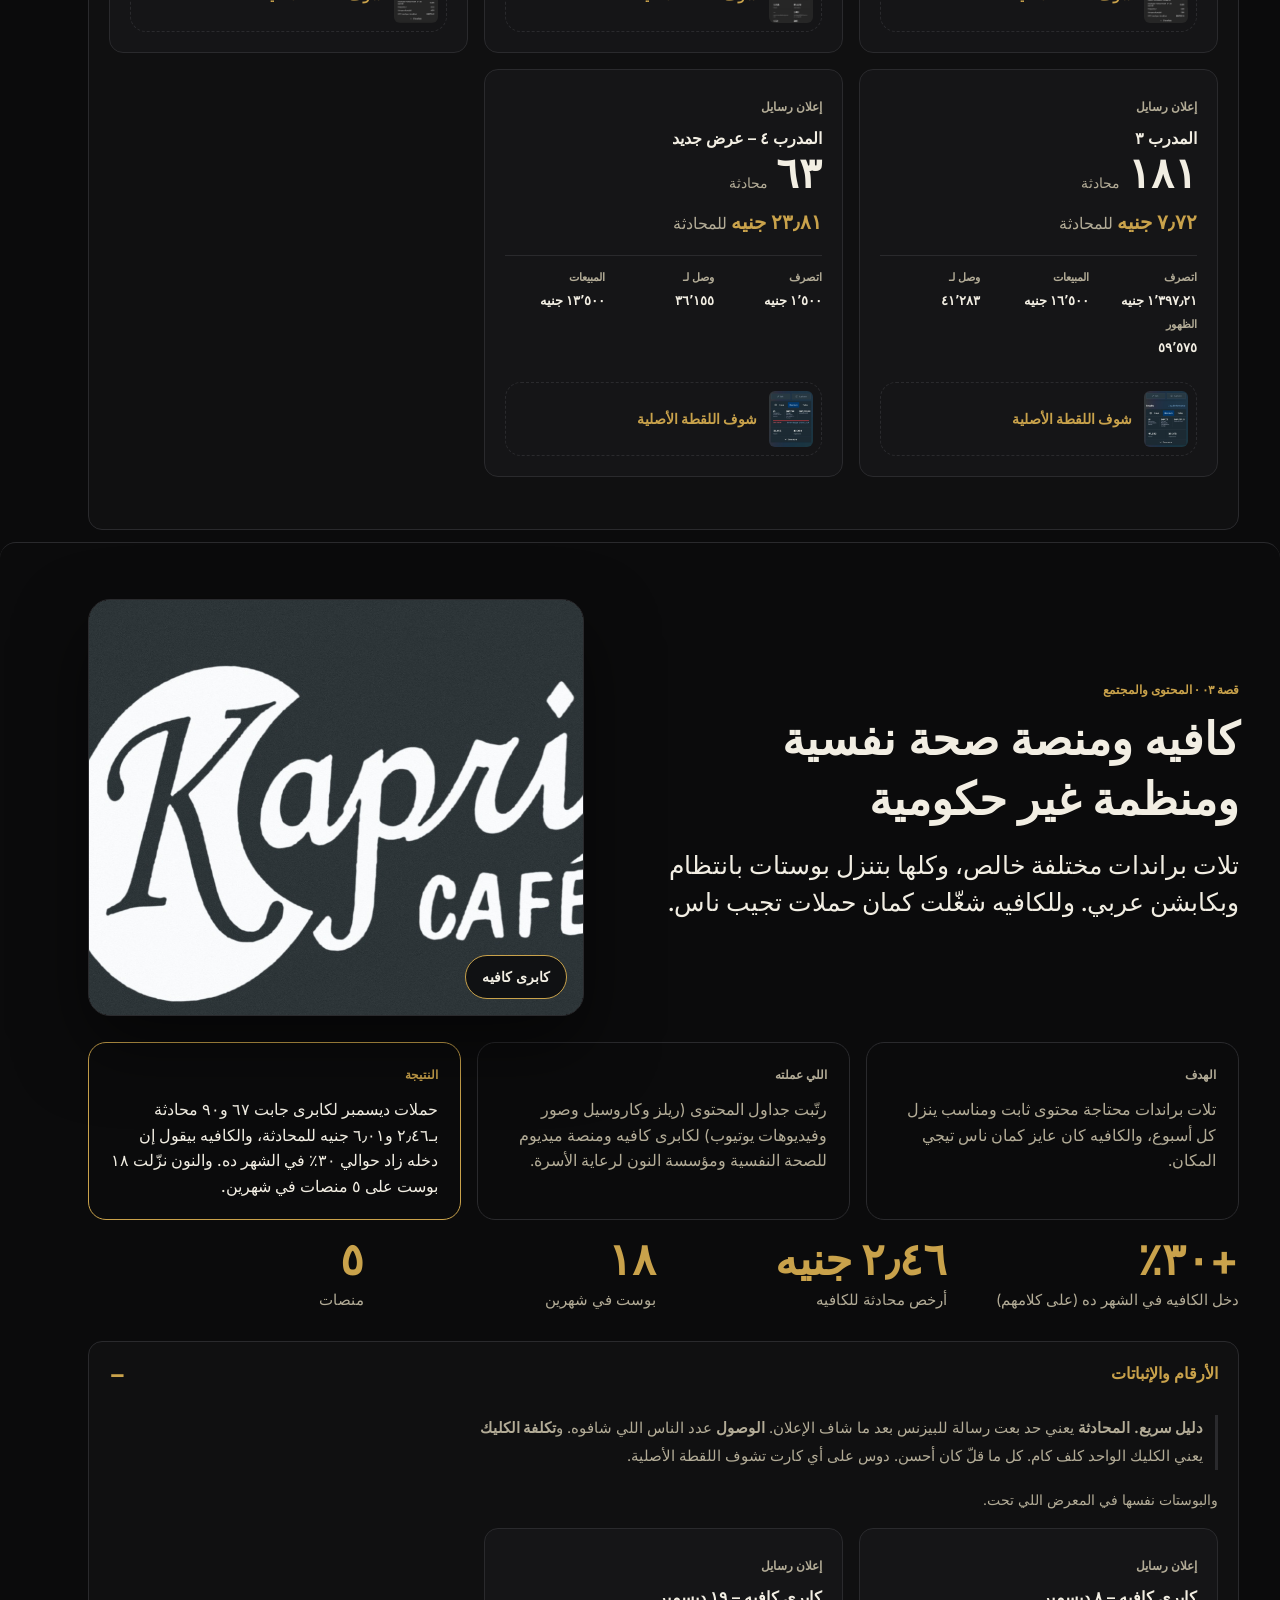
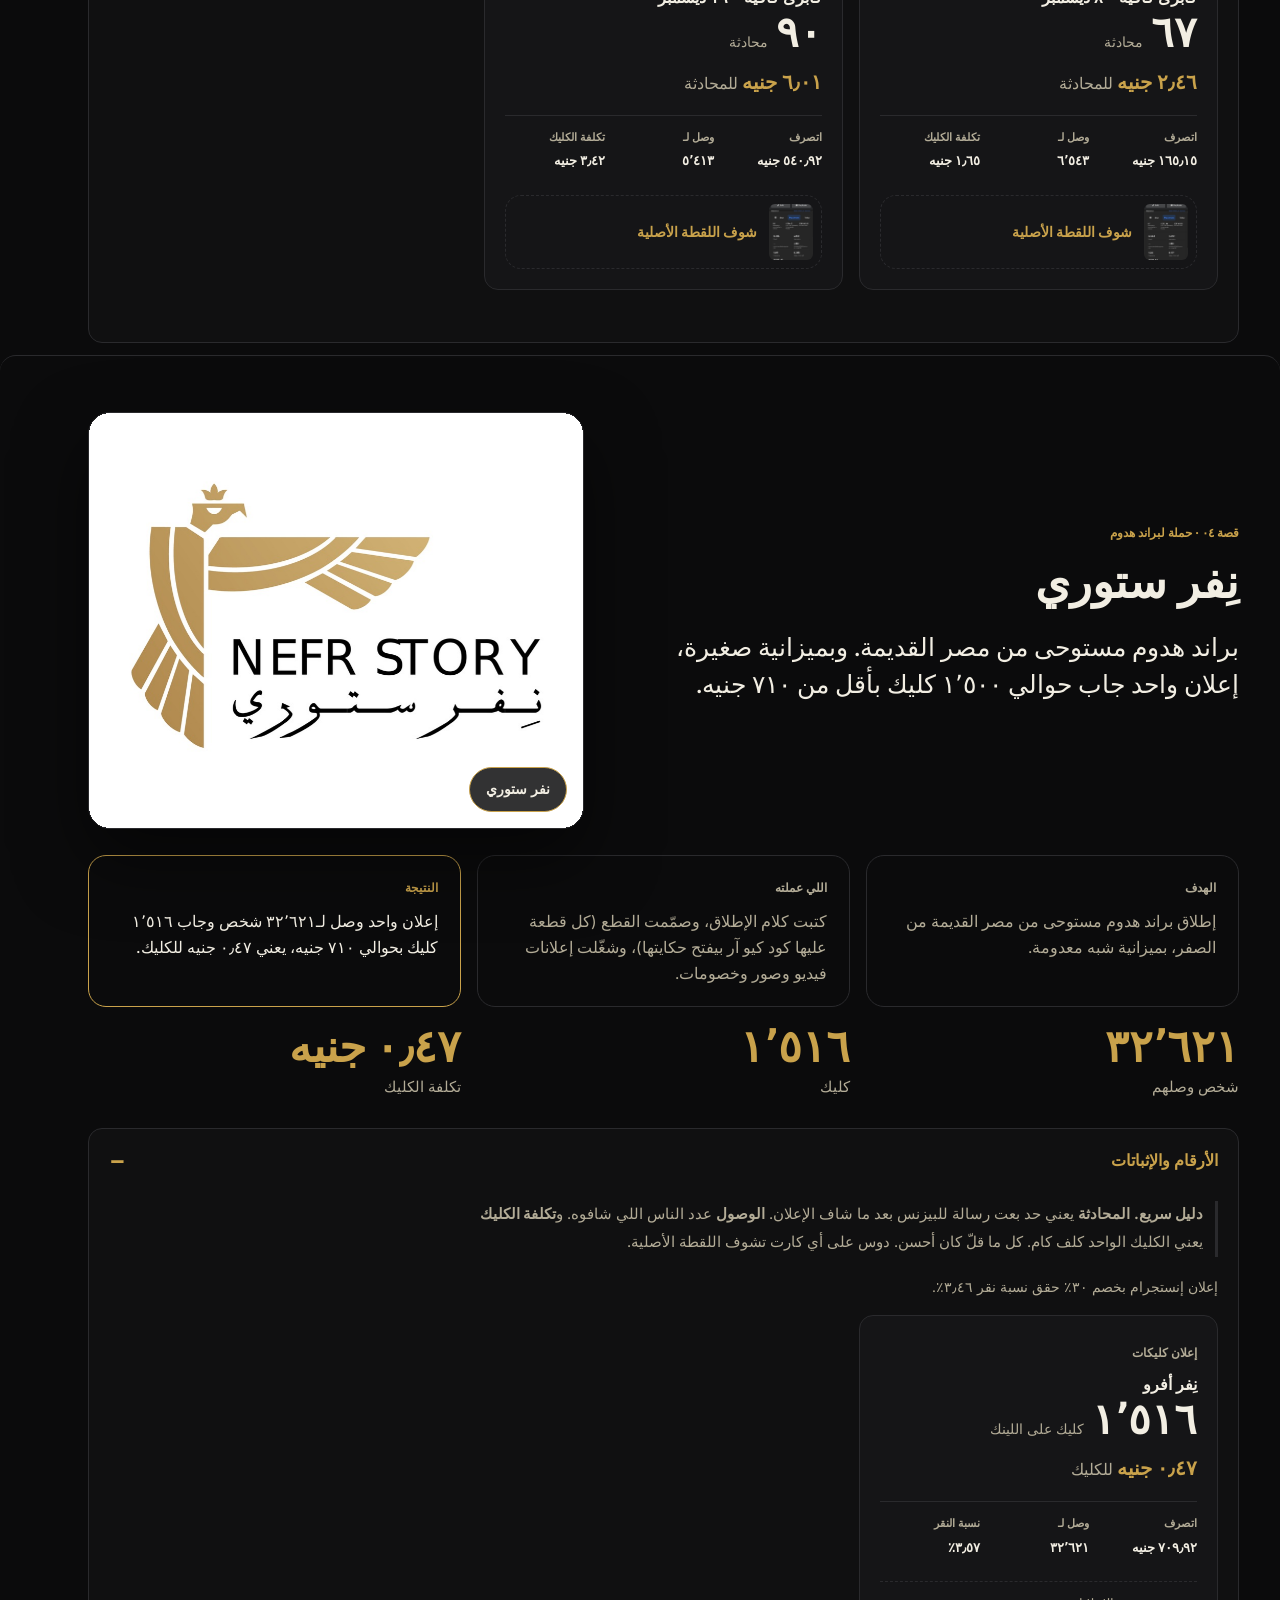
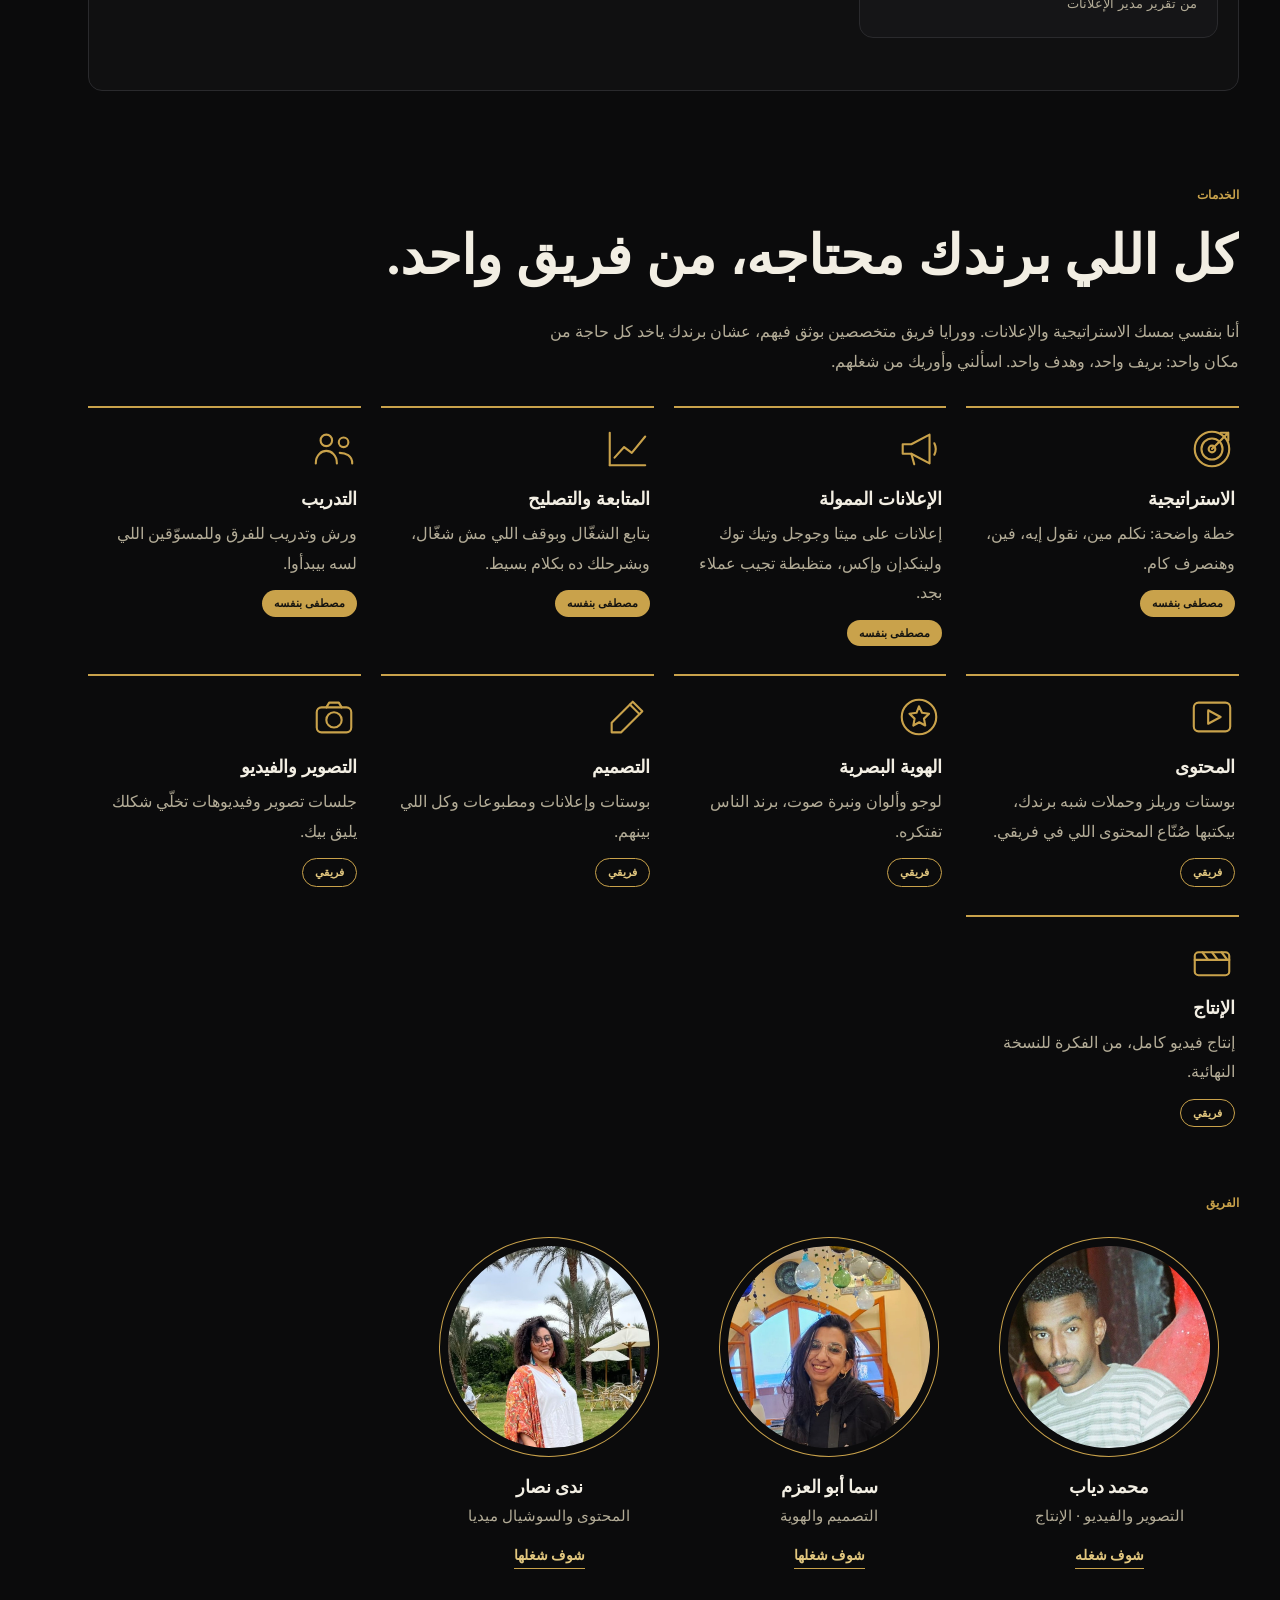
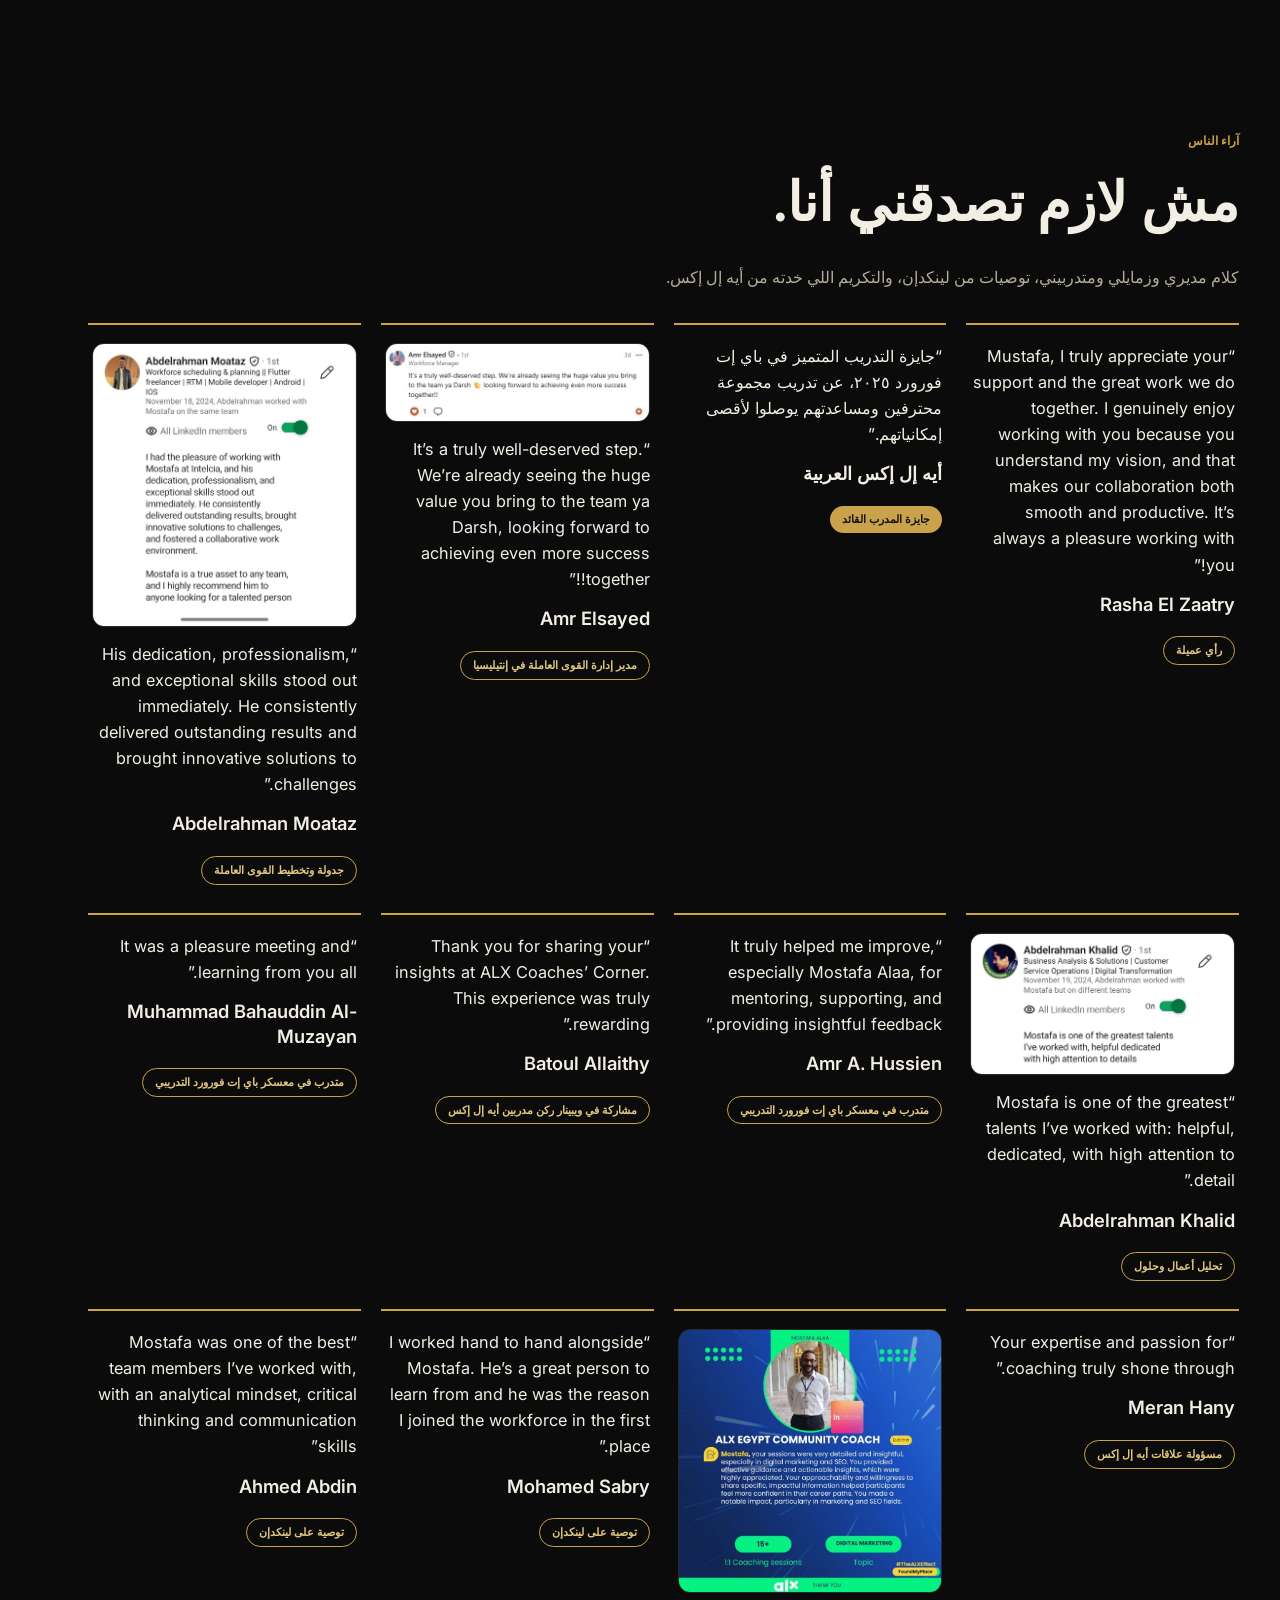
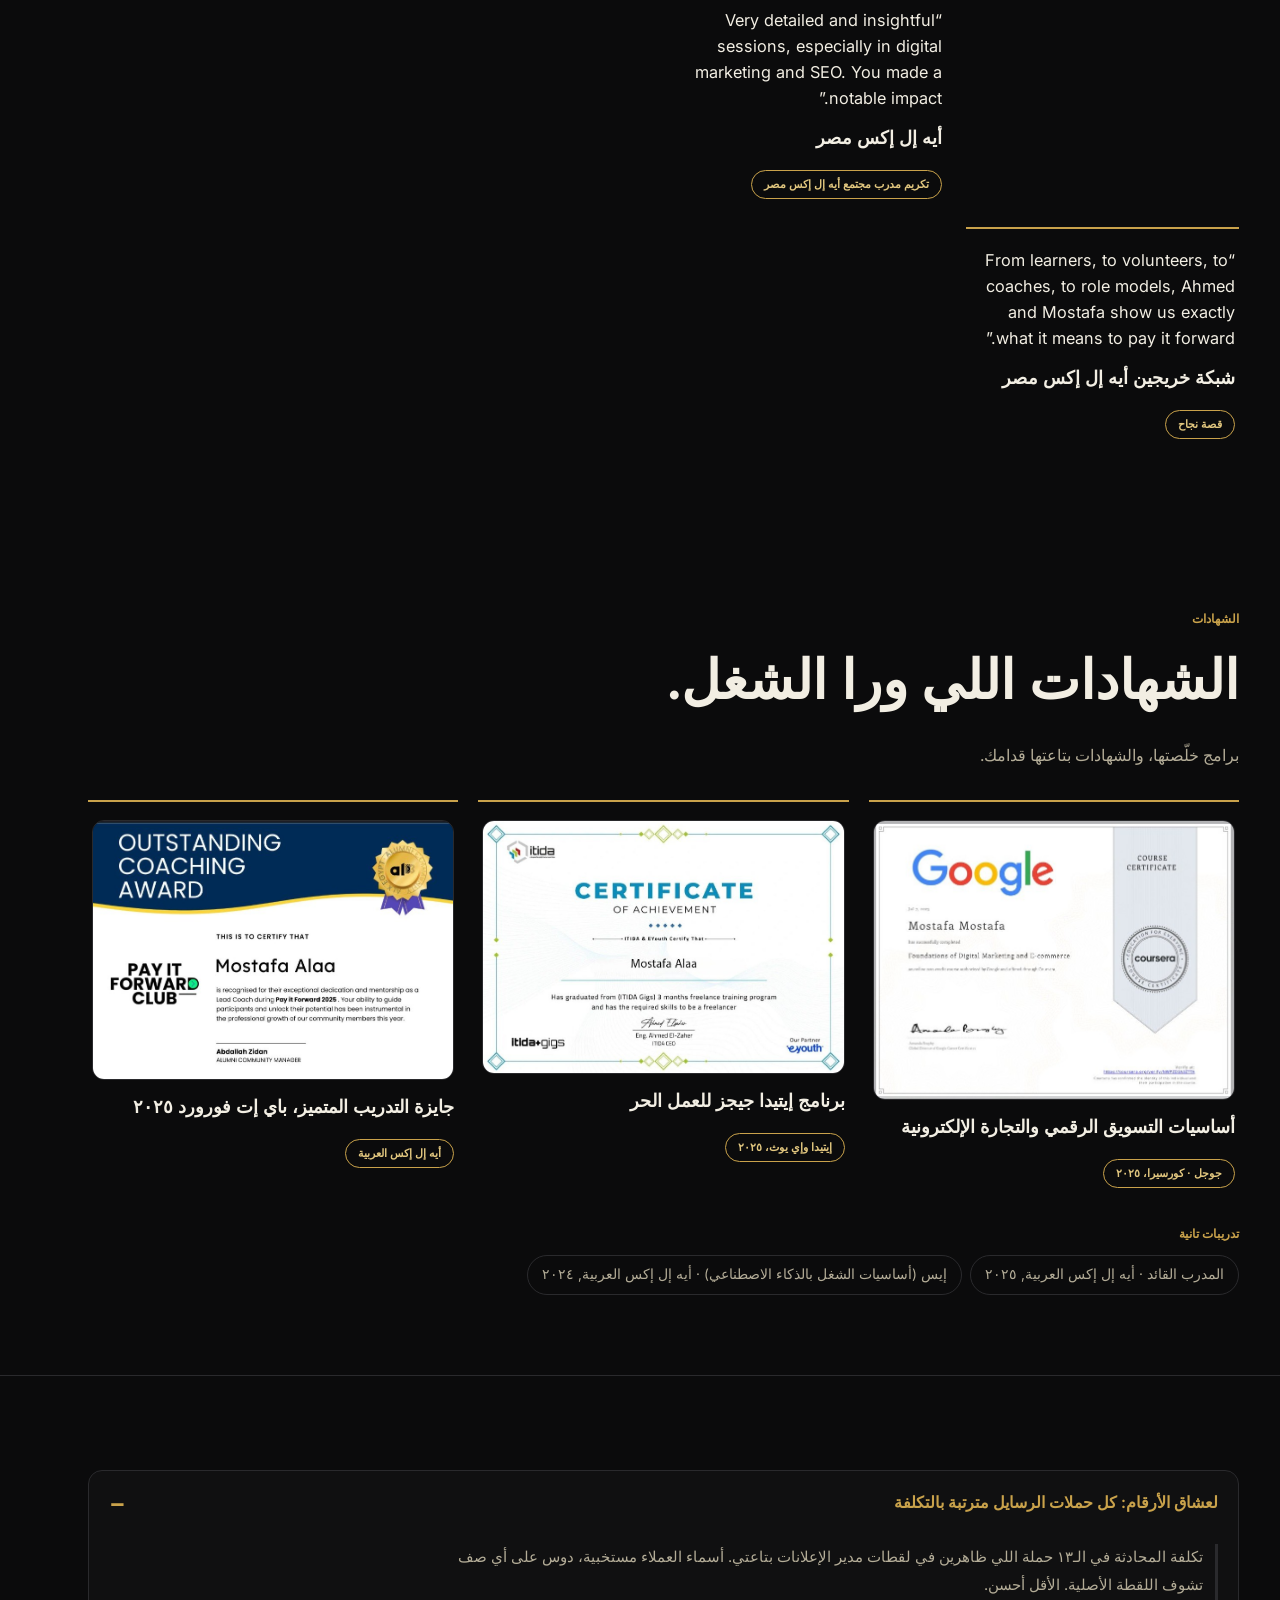
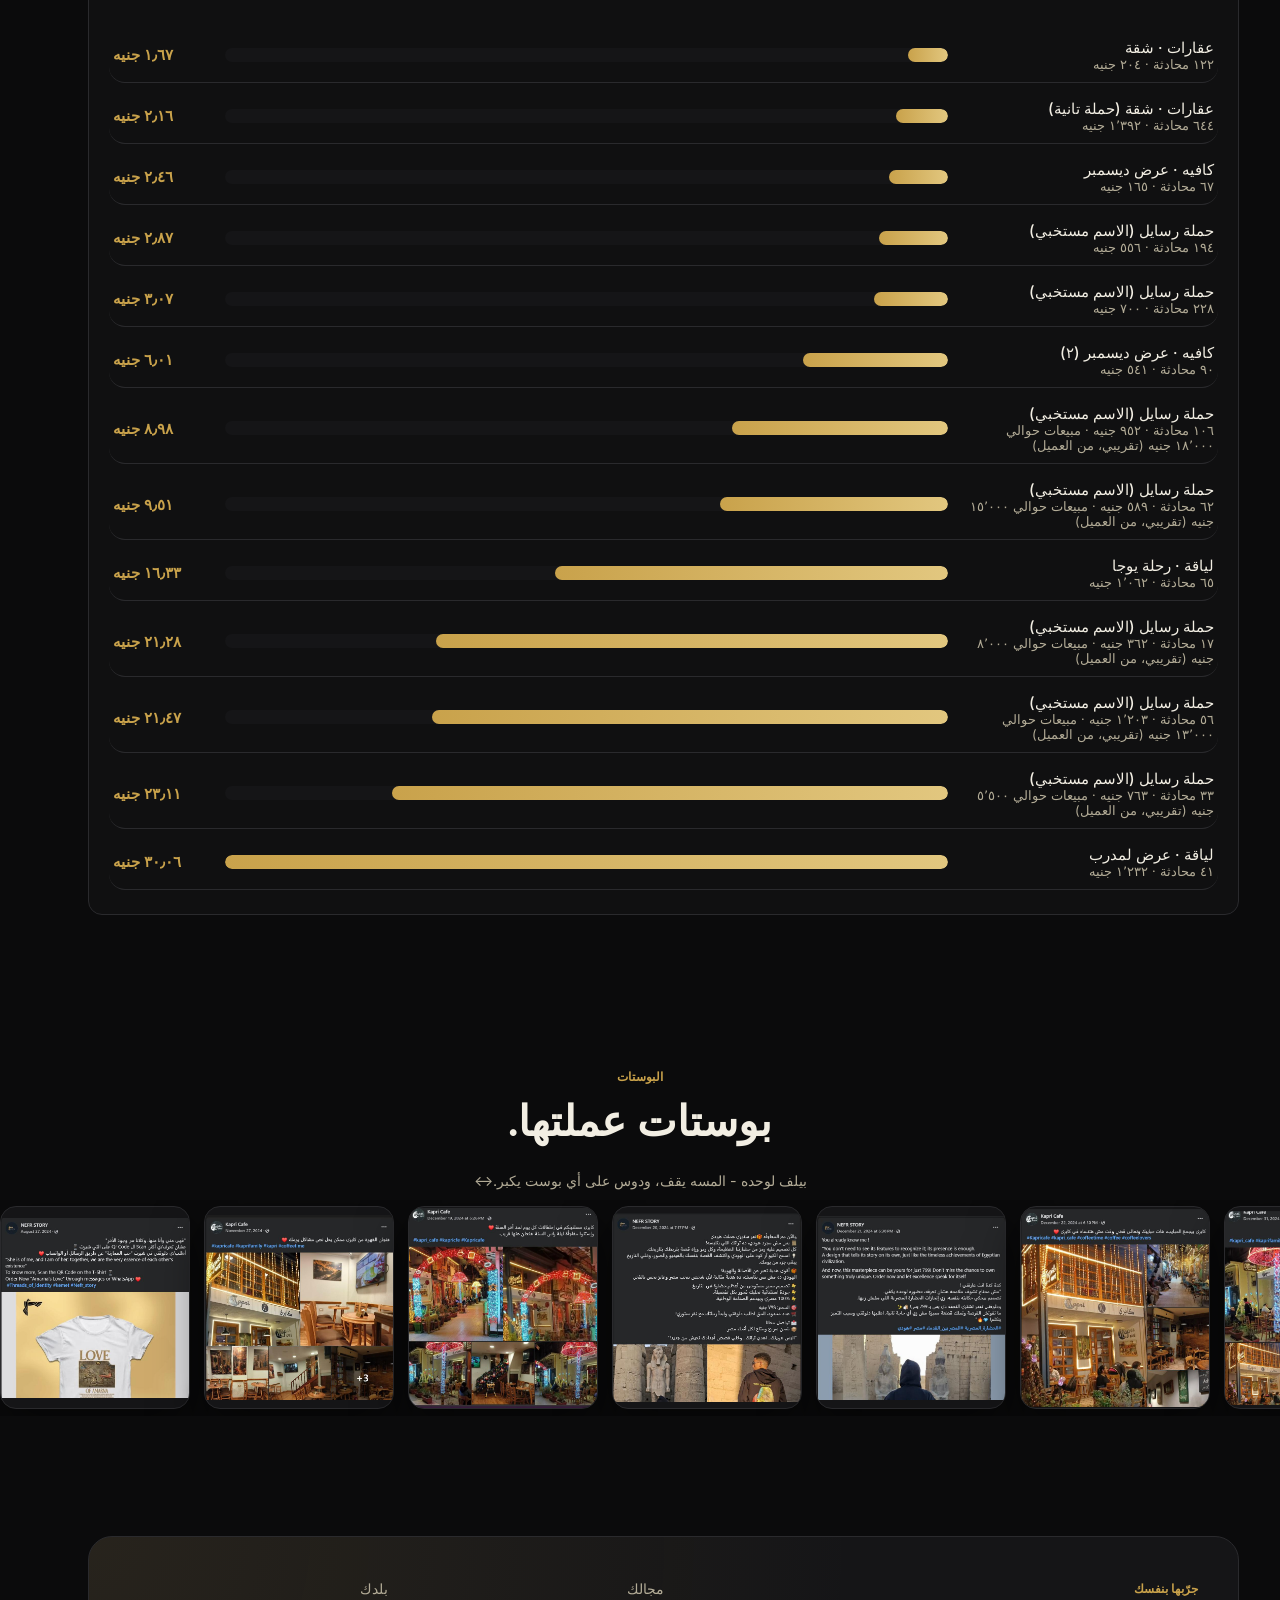
==== commit bd10b671: "Coached count 500+ -> 3,000+ on explore cards (EN + AR), matching the intro script" ====
--- a/ar/index.html
+++ b/ar/index.html
@@ -209,7 +209,7 @@
           <div class="explore-grid">
             <a class="explore-card" href="#work"><b>الشغل وقصص النجاح</b><span>حملات حقيقية، أرقام حقيقية &larr;</span></a>
             <a class="explore-card" href="#calc"><b>حاسبة تكلفة الإعلانات</b><span>المحادثة الواحدة ممكن تساوي كام؟ &larr;</span></a>
-            <a class="explore-card" href="#mentor"><b>التدريب</b><span>أكتر من ٥٠٠ شخص اتدرّبوا &larr;</span></a>
+            <a class="explore-card" href="#mentor"><b>التدريب</b><span>أكتر من ٣٬٠٠٠ شخص اتدرّبوا &larr;</span></a>
             <a class="explore-card" href="#music"><b>الموسيقى</b><span>ناحية الساكسفون &larr;</span></a>
             <a class="explore-card" href="#about"><b>عني</b><span>الحكاية والشهادات &larr;</span></a>
           </div>
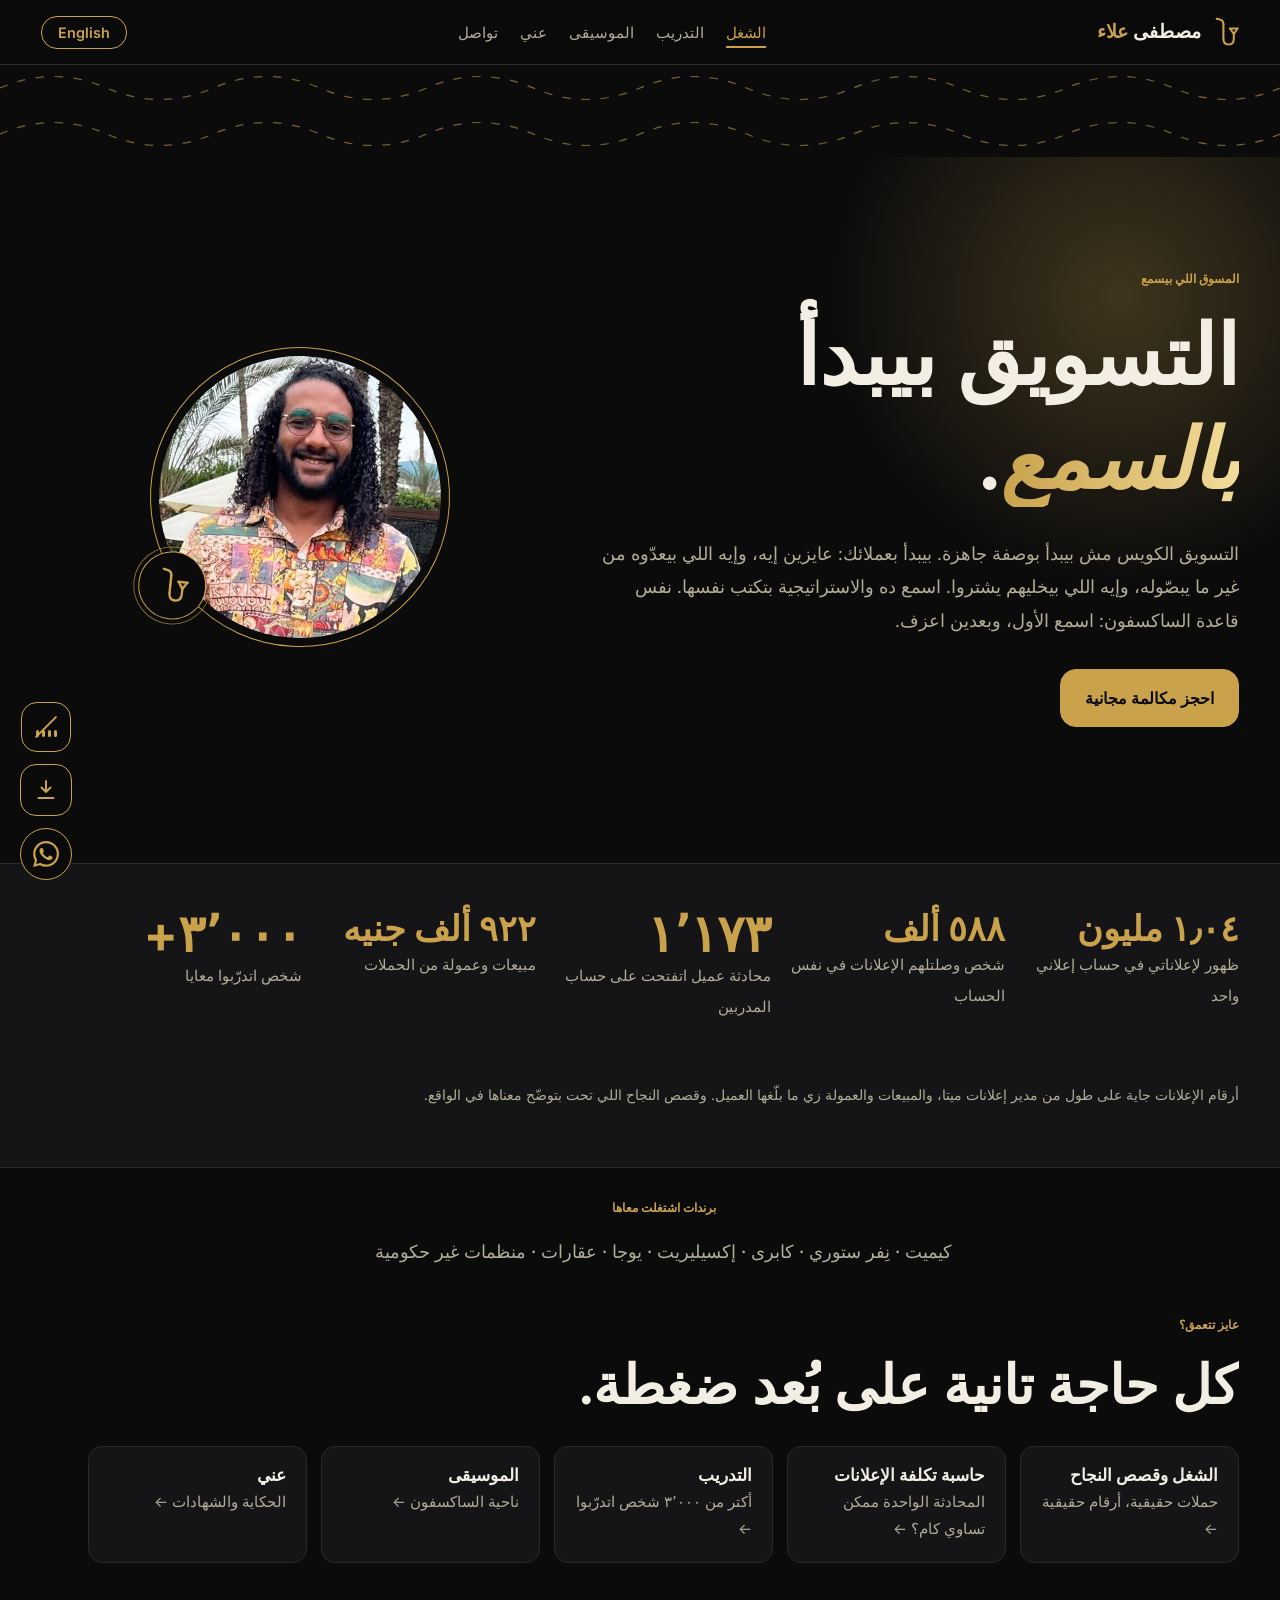
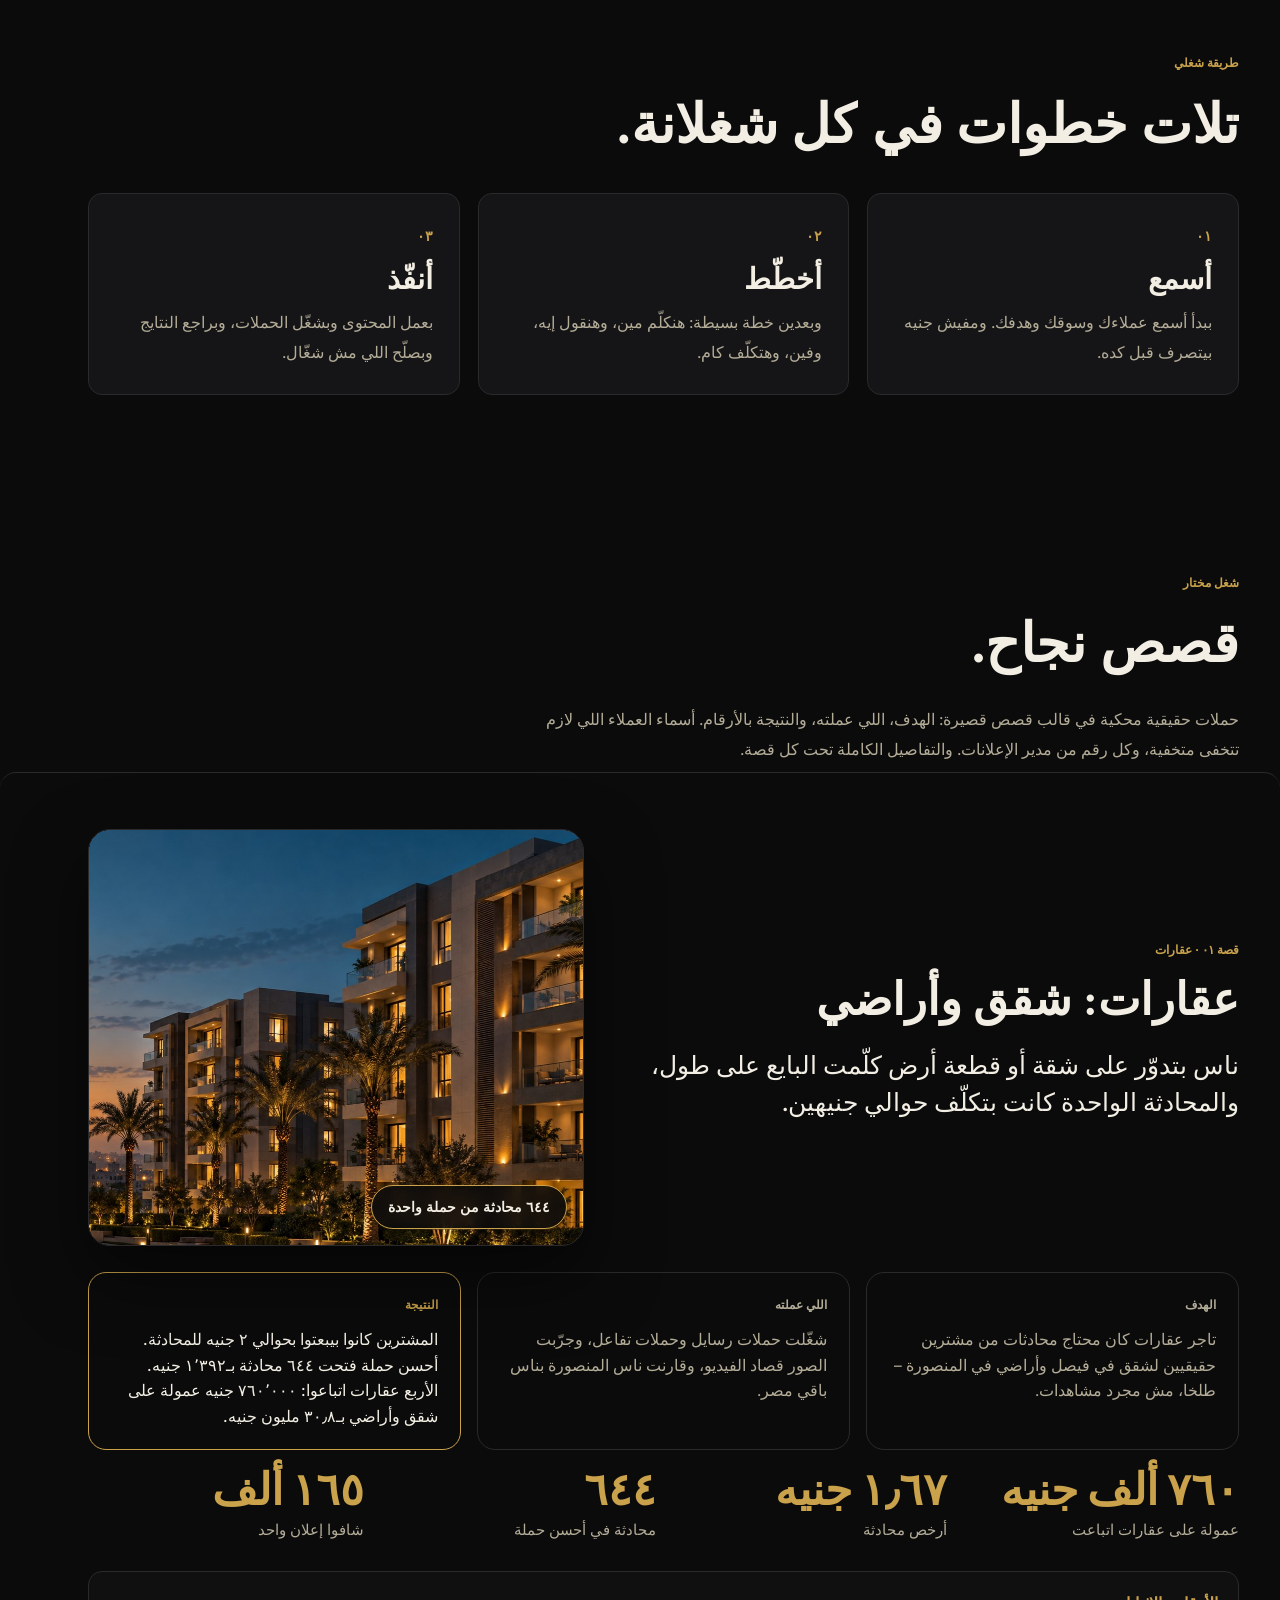
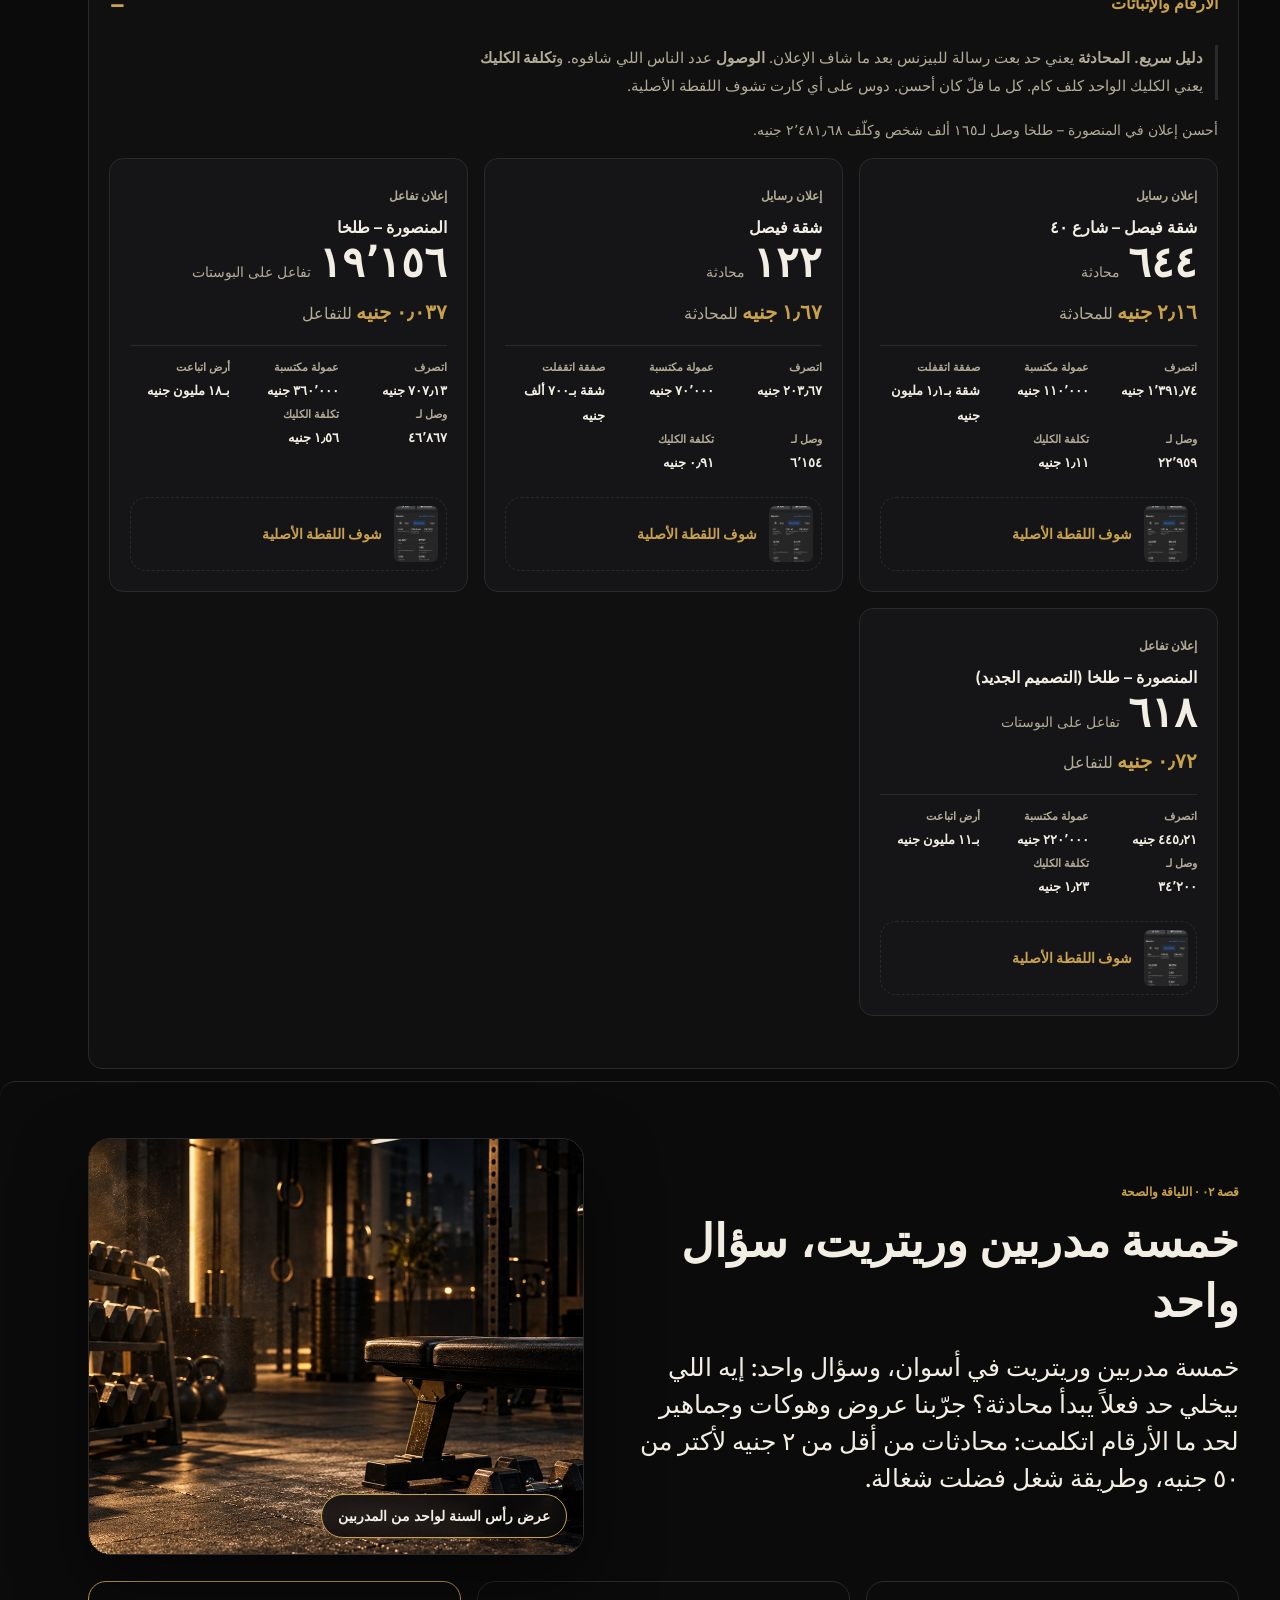
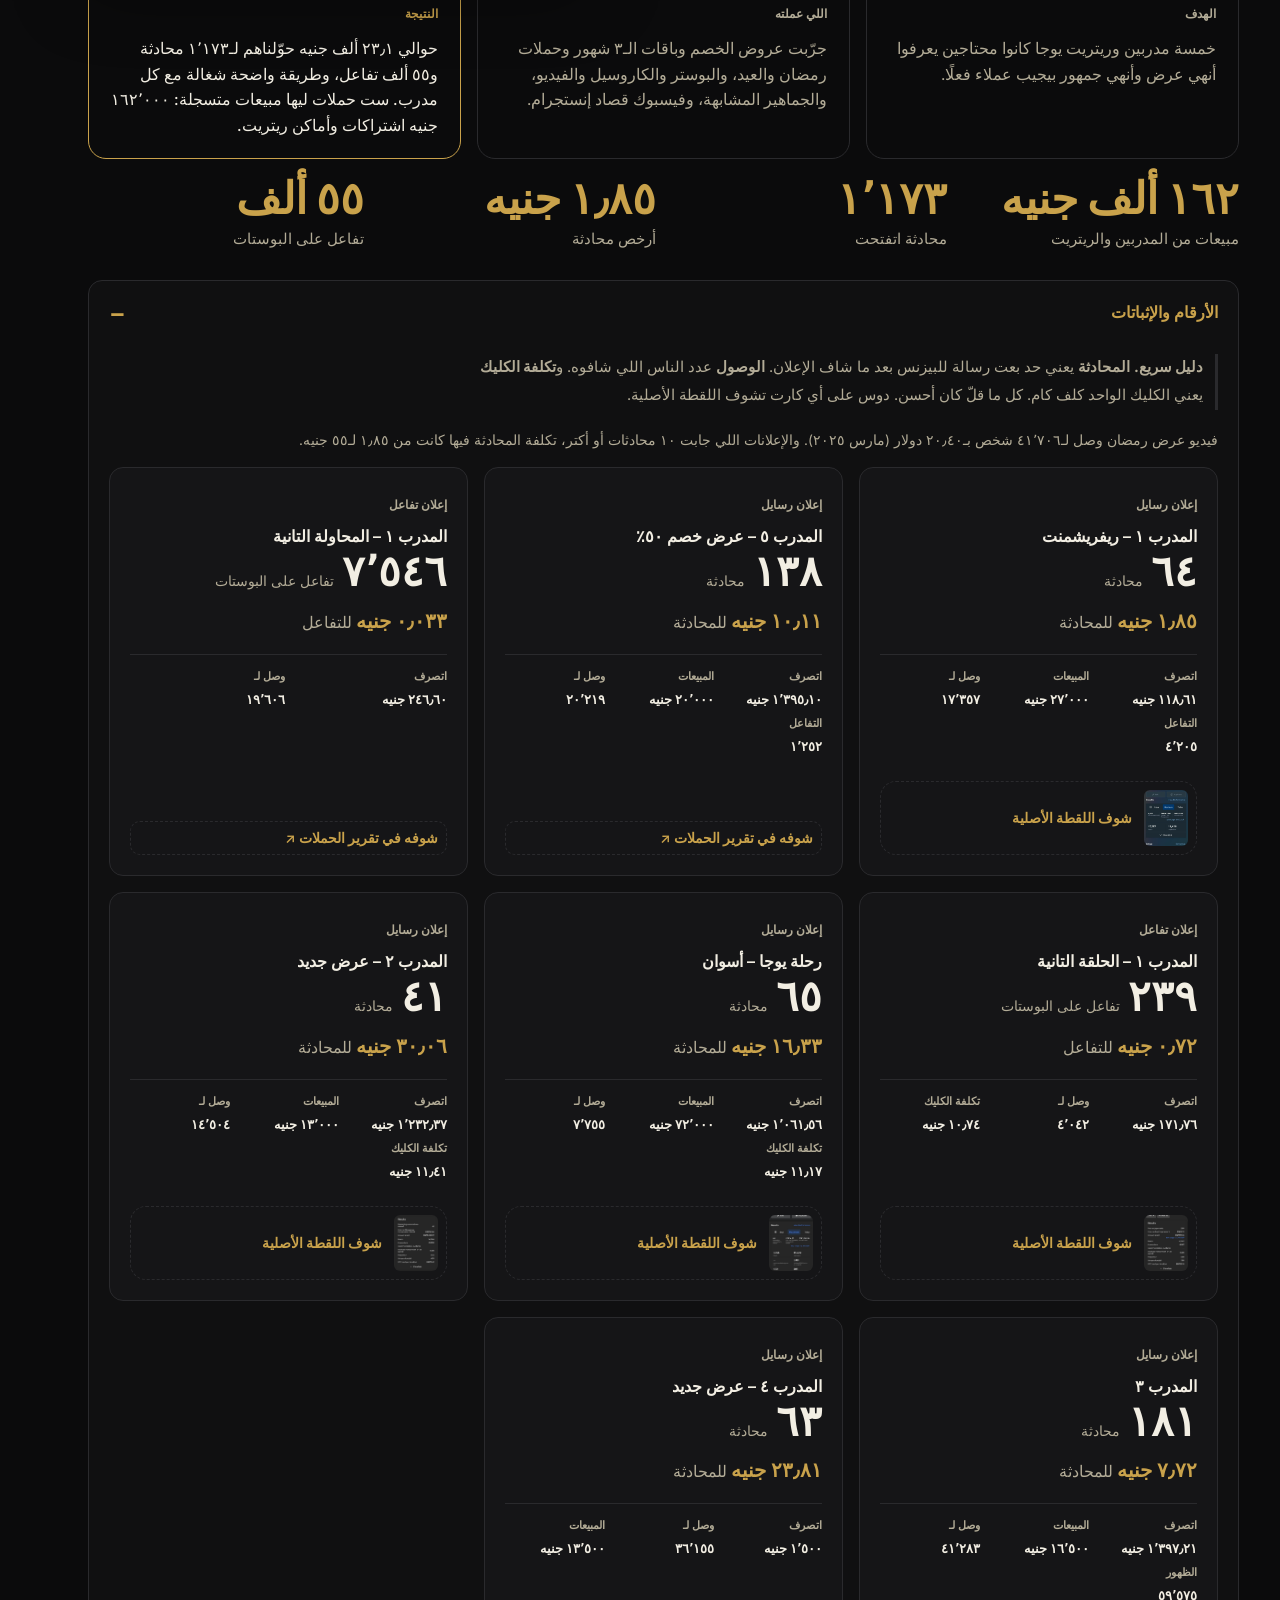
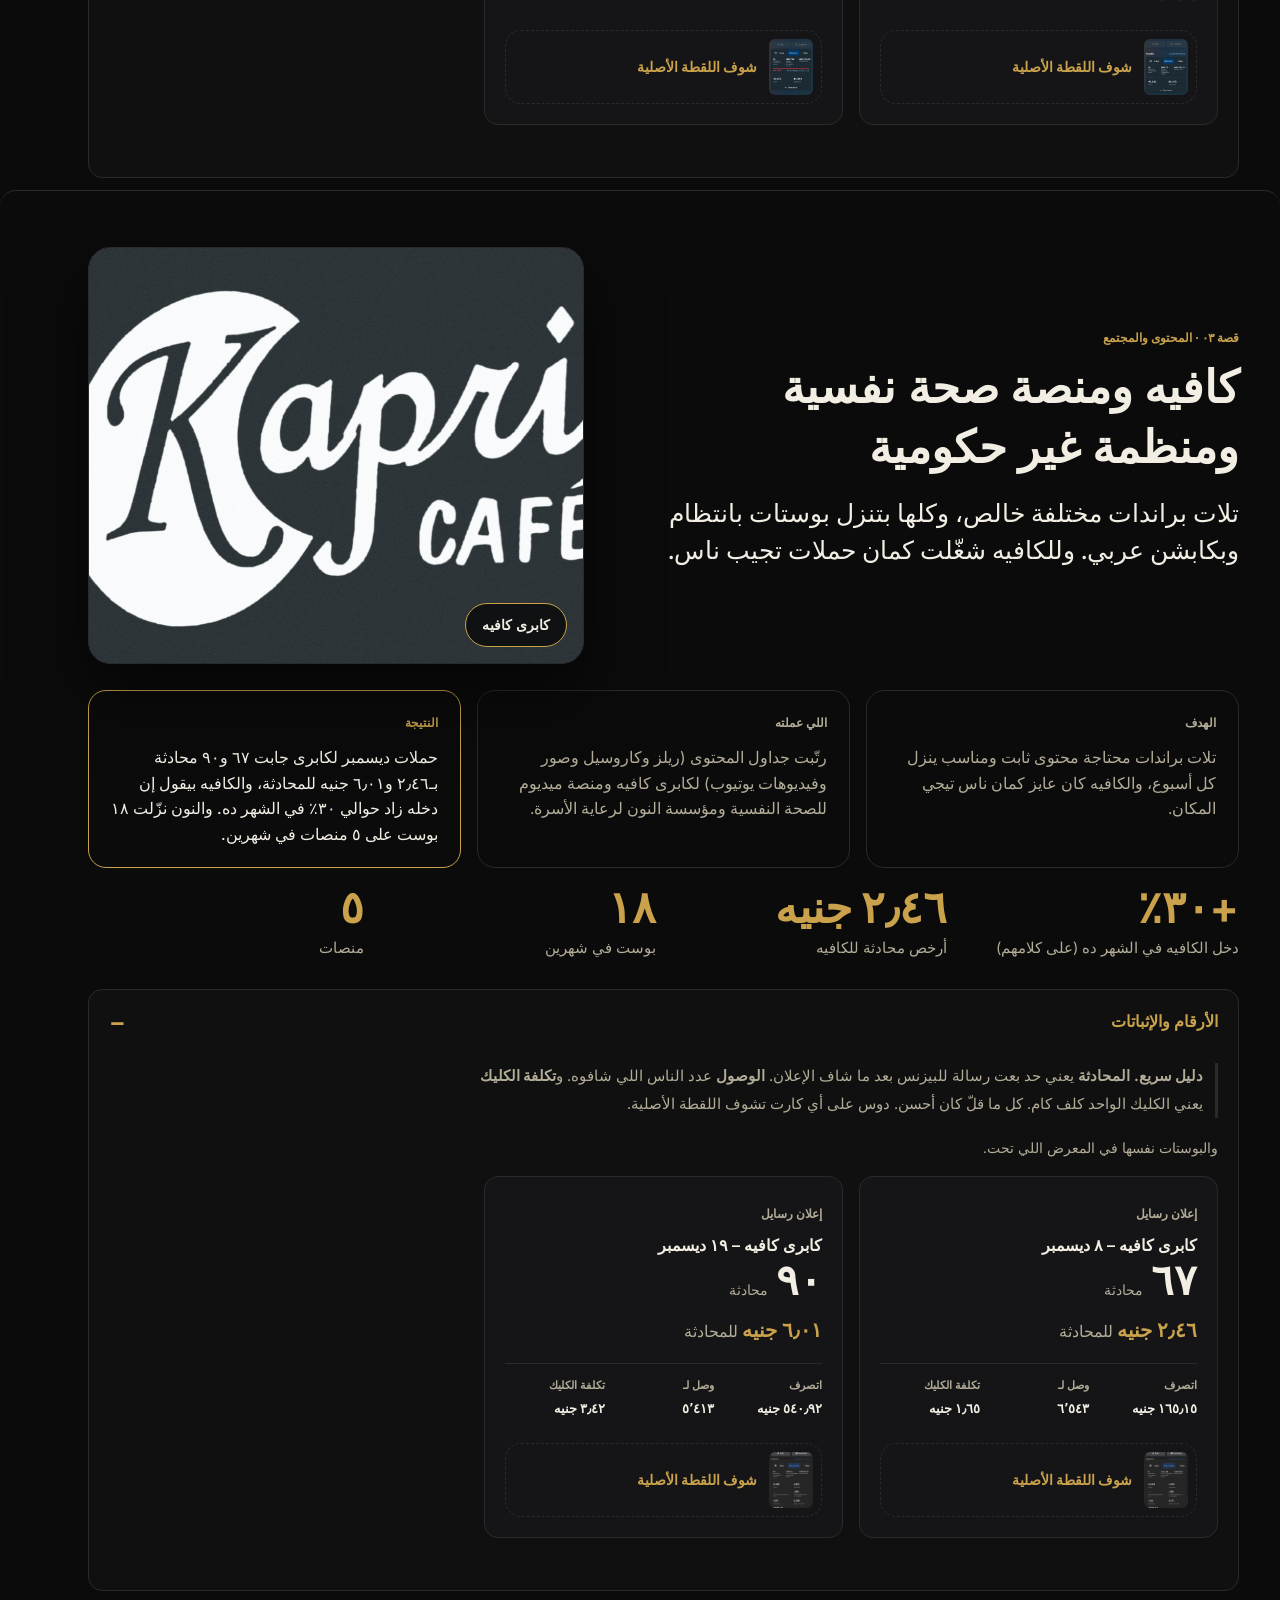
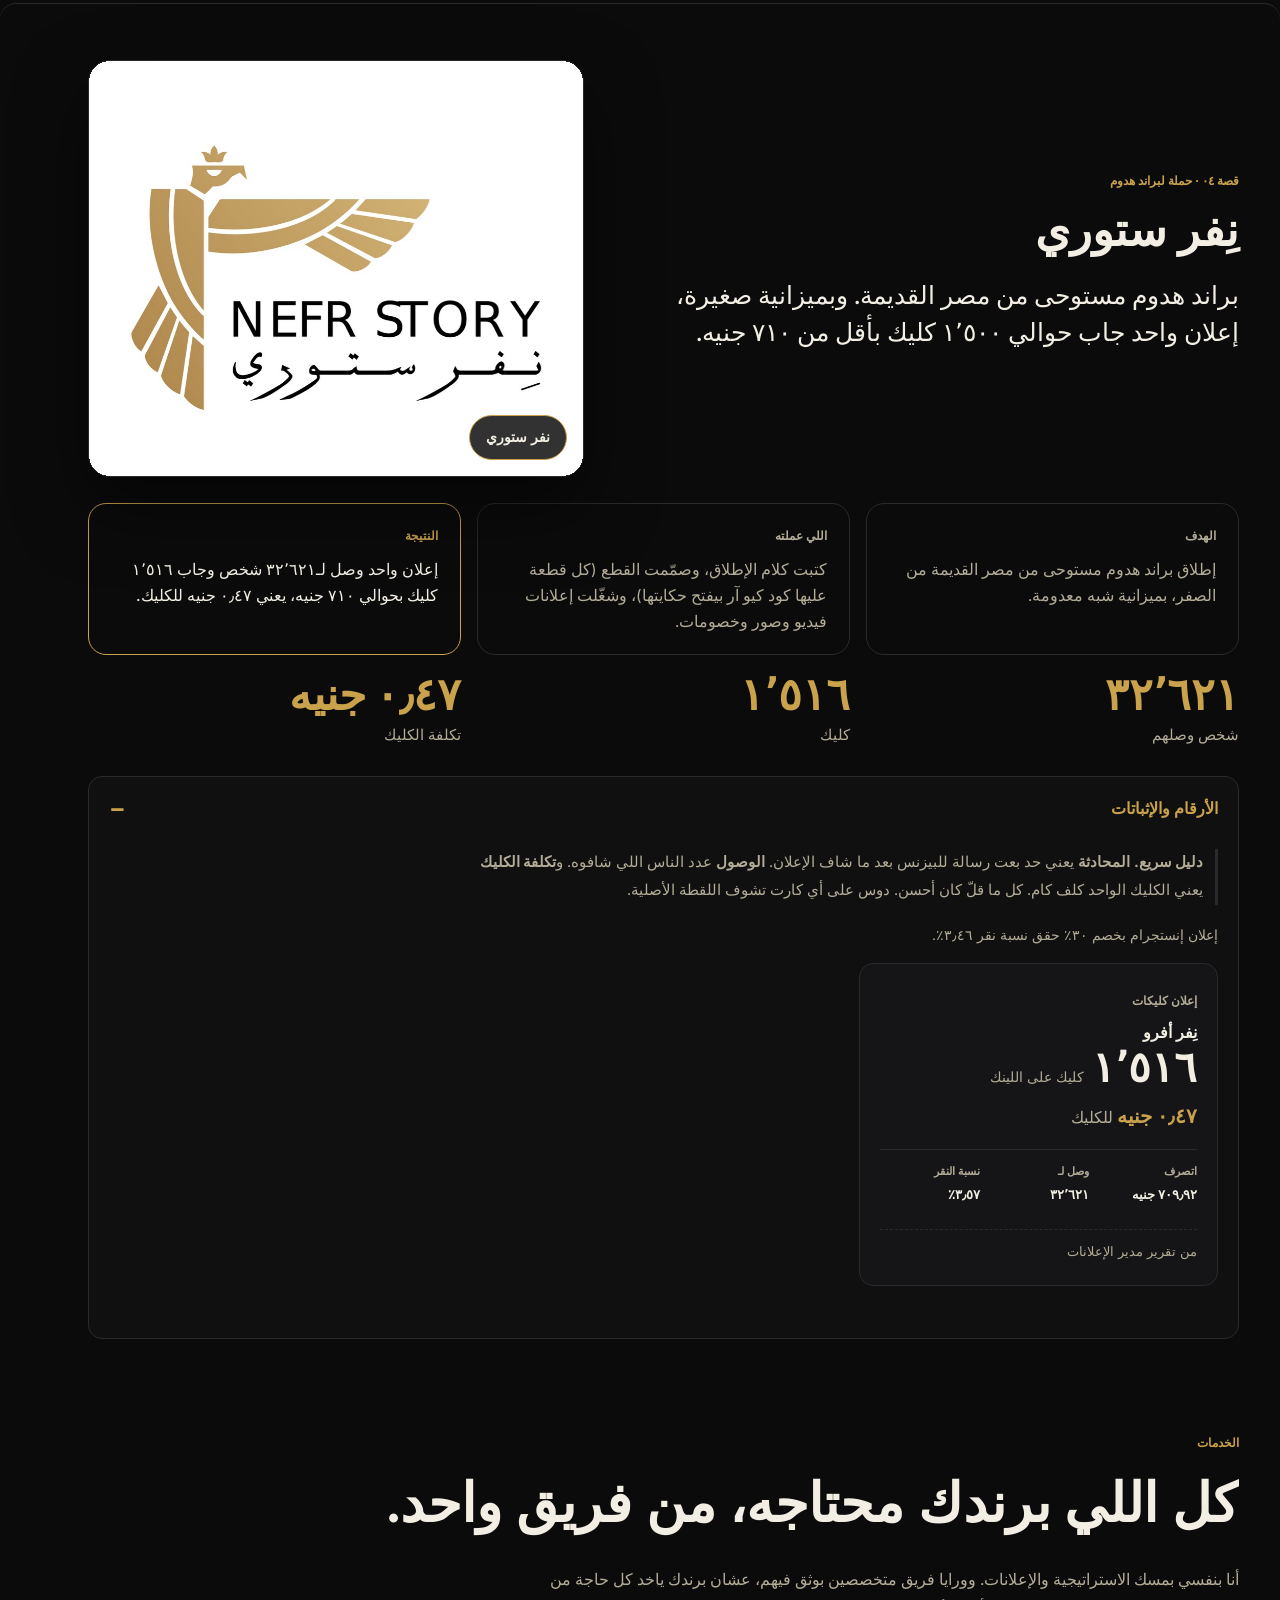
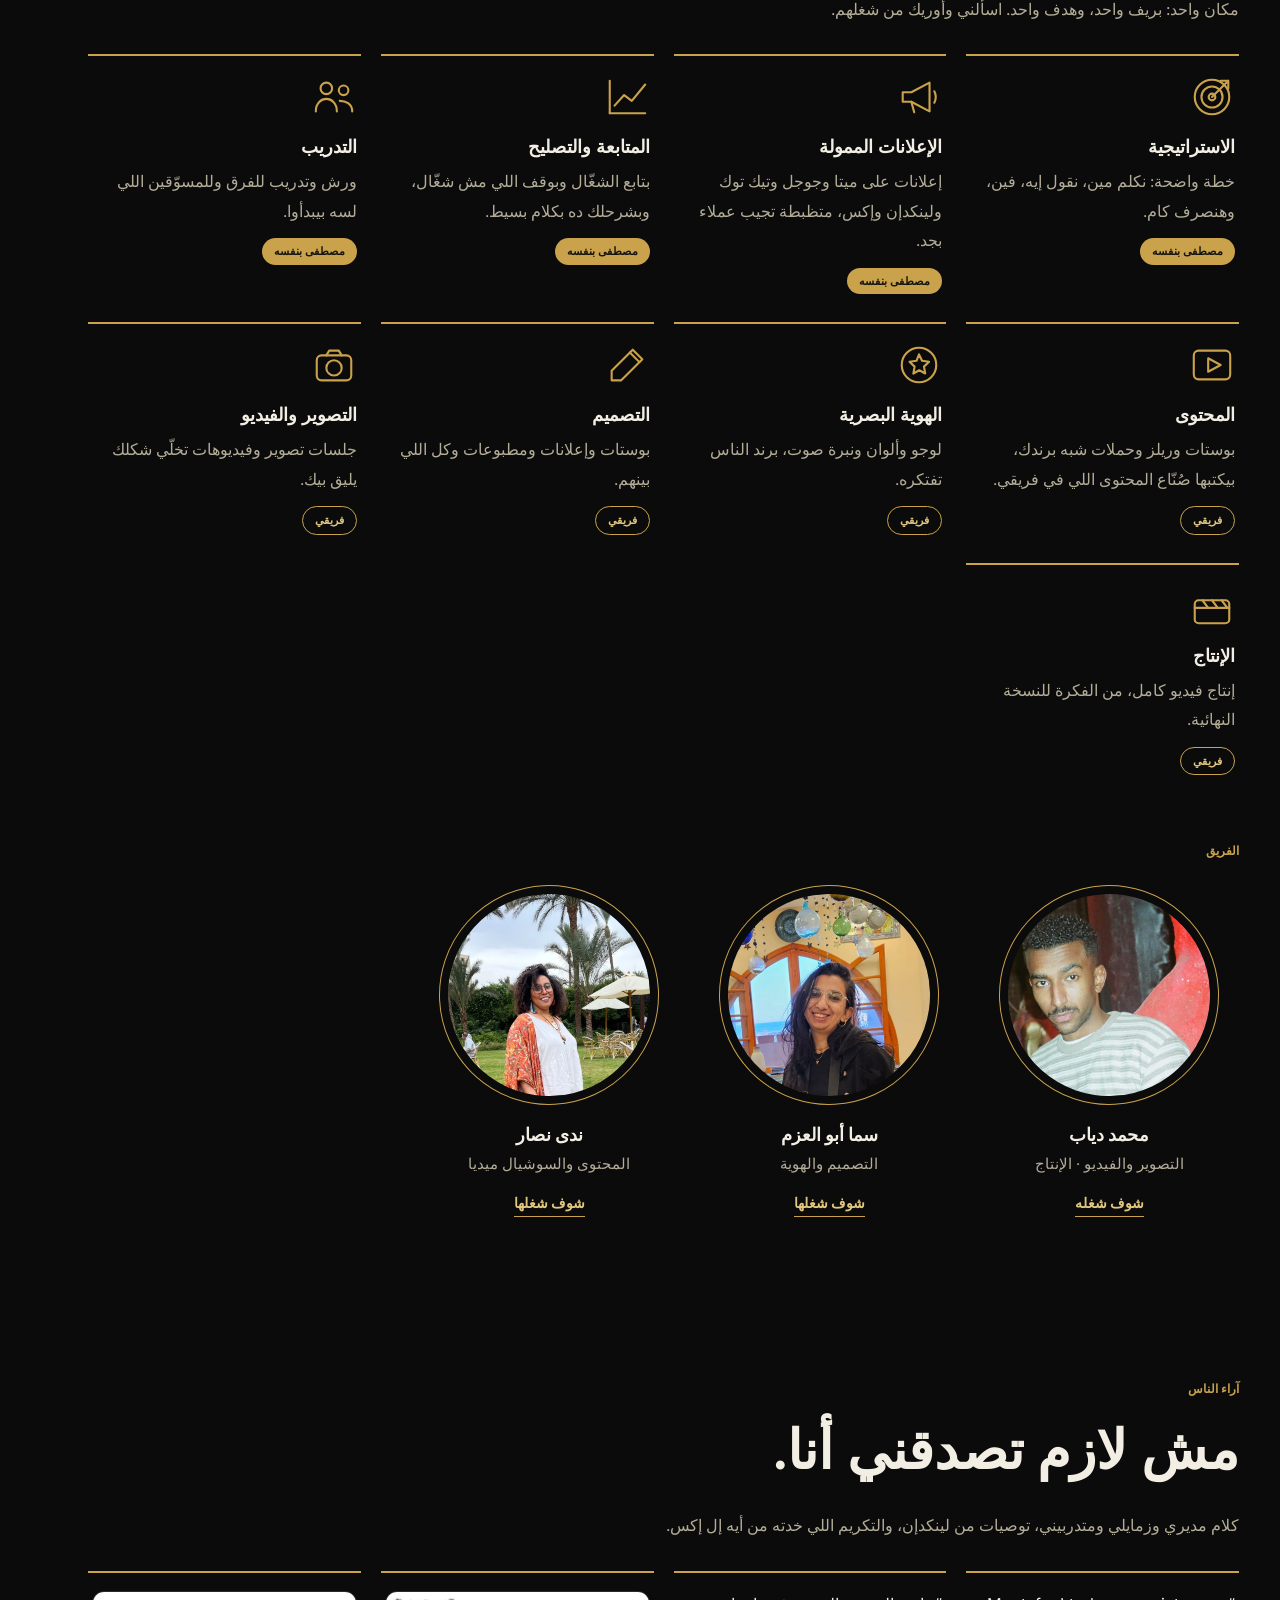
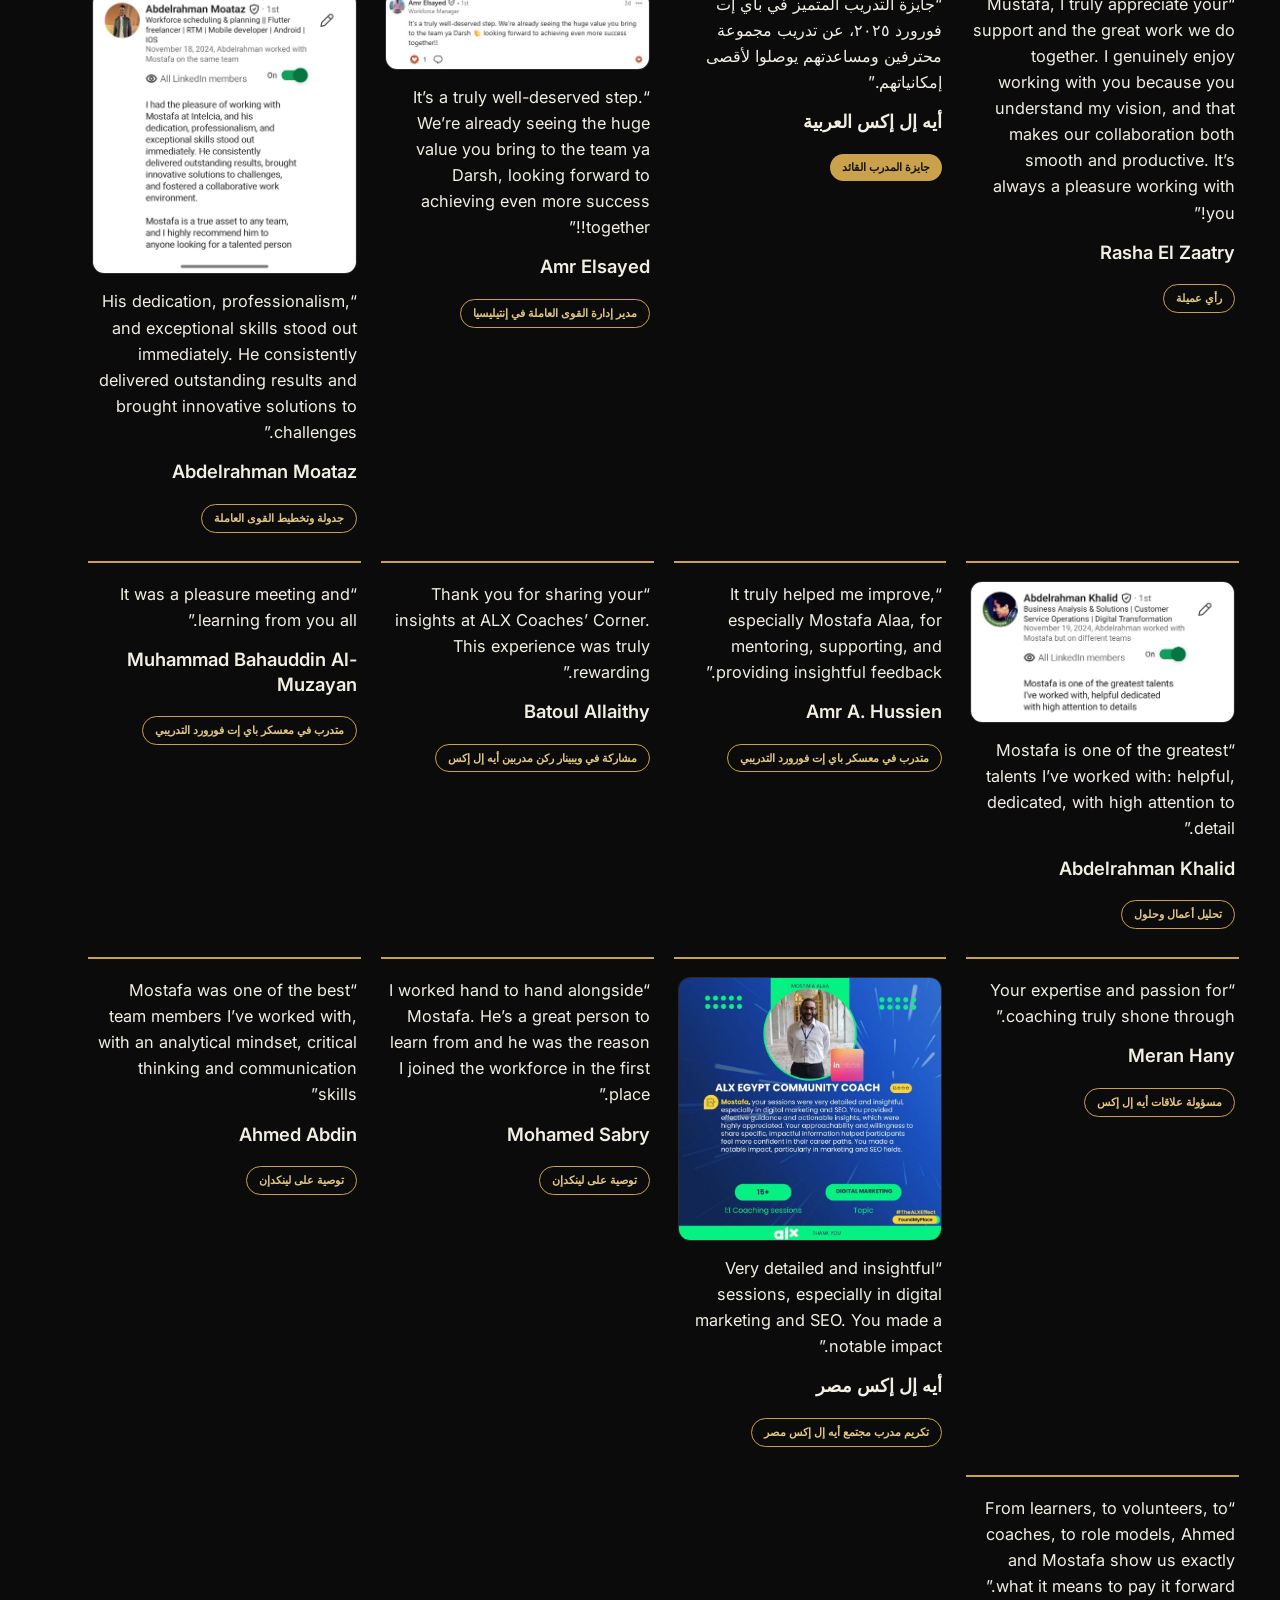
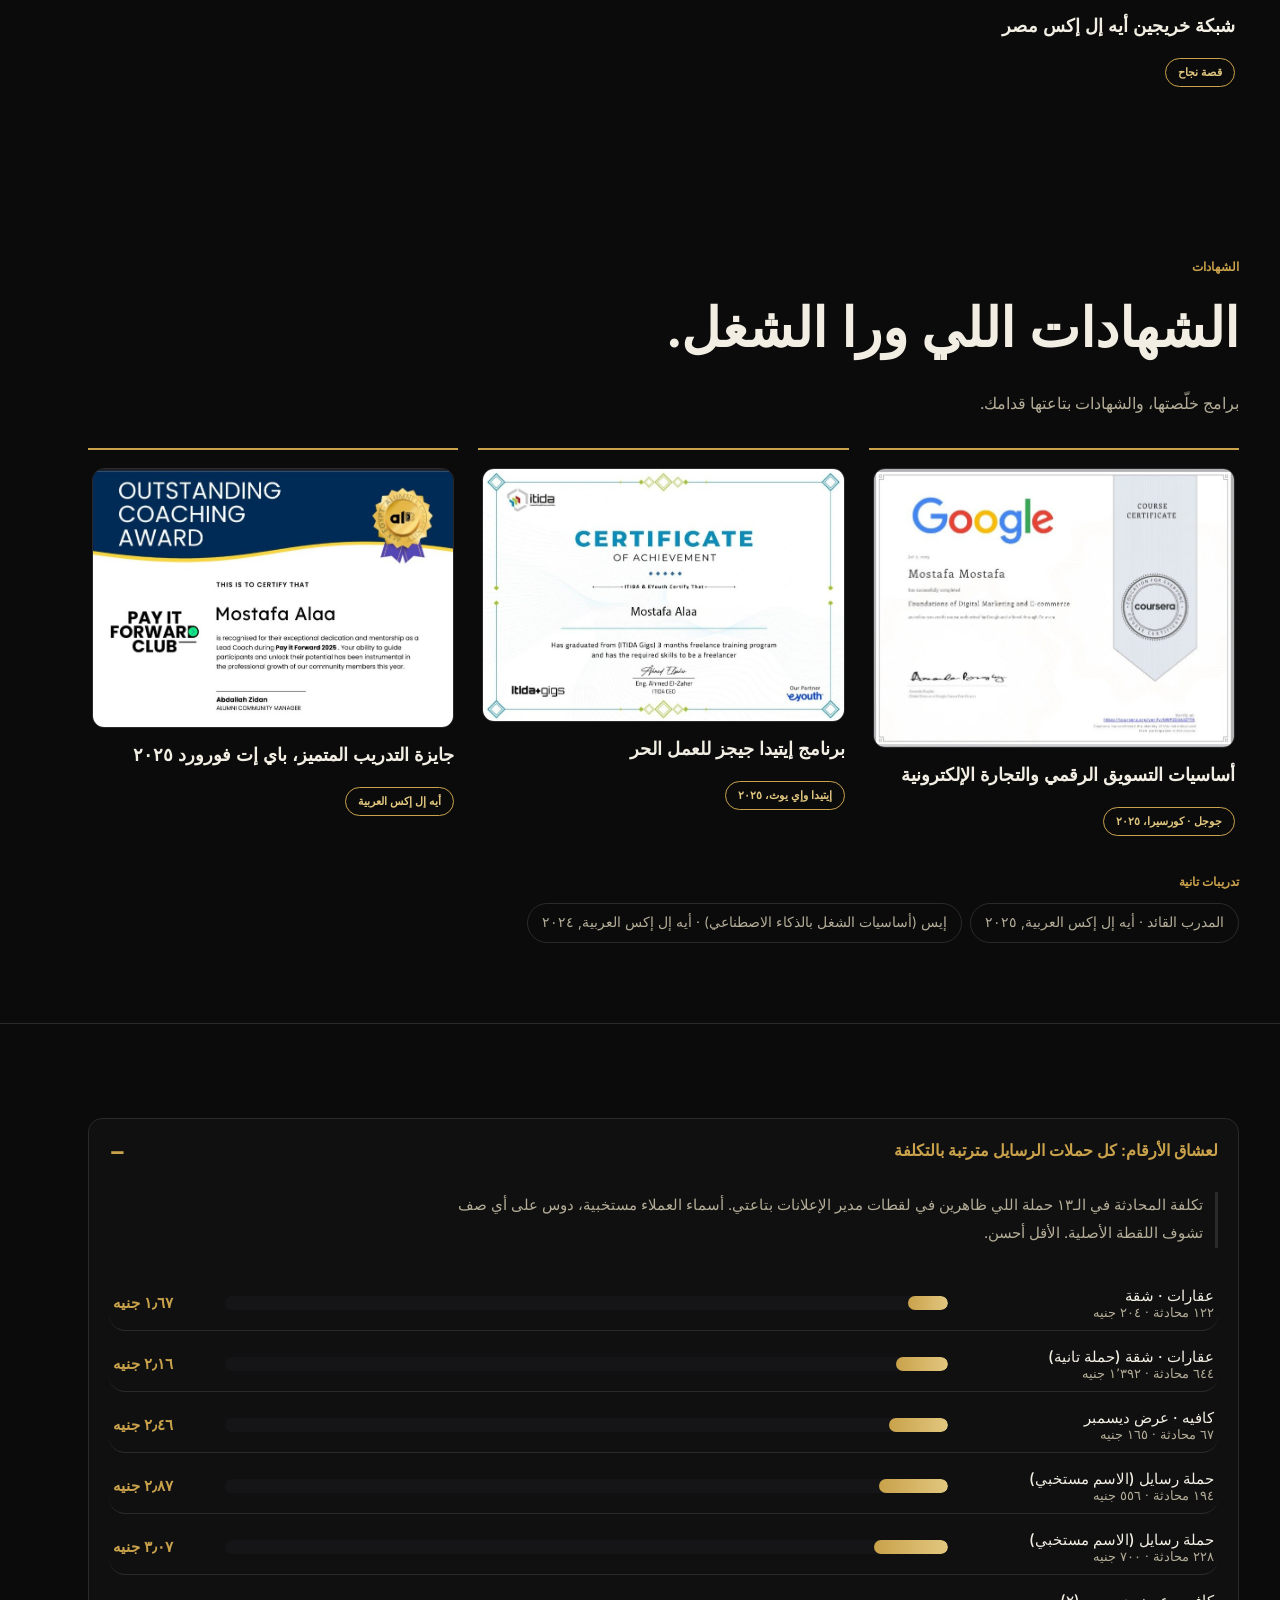
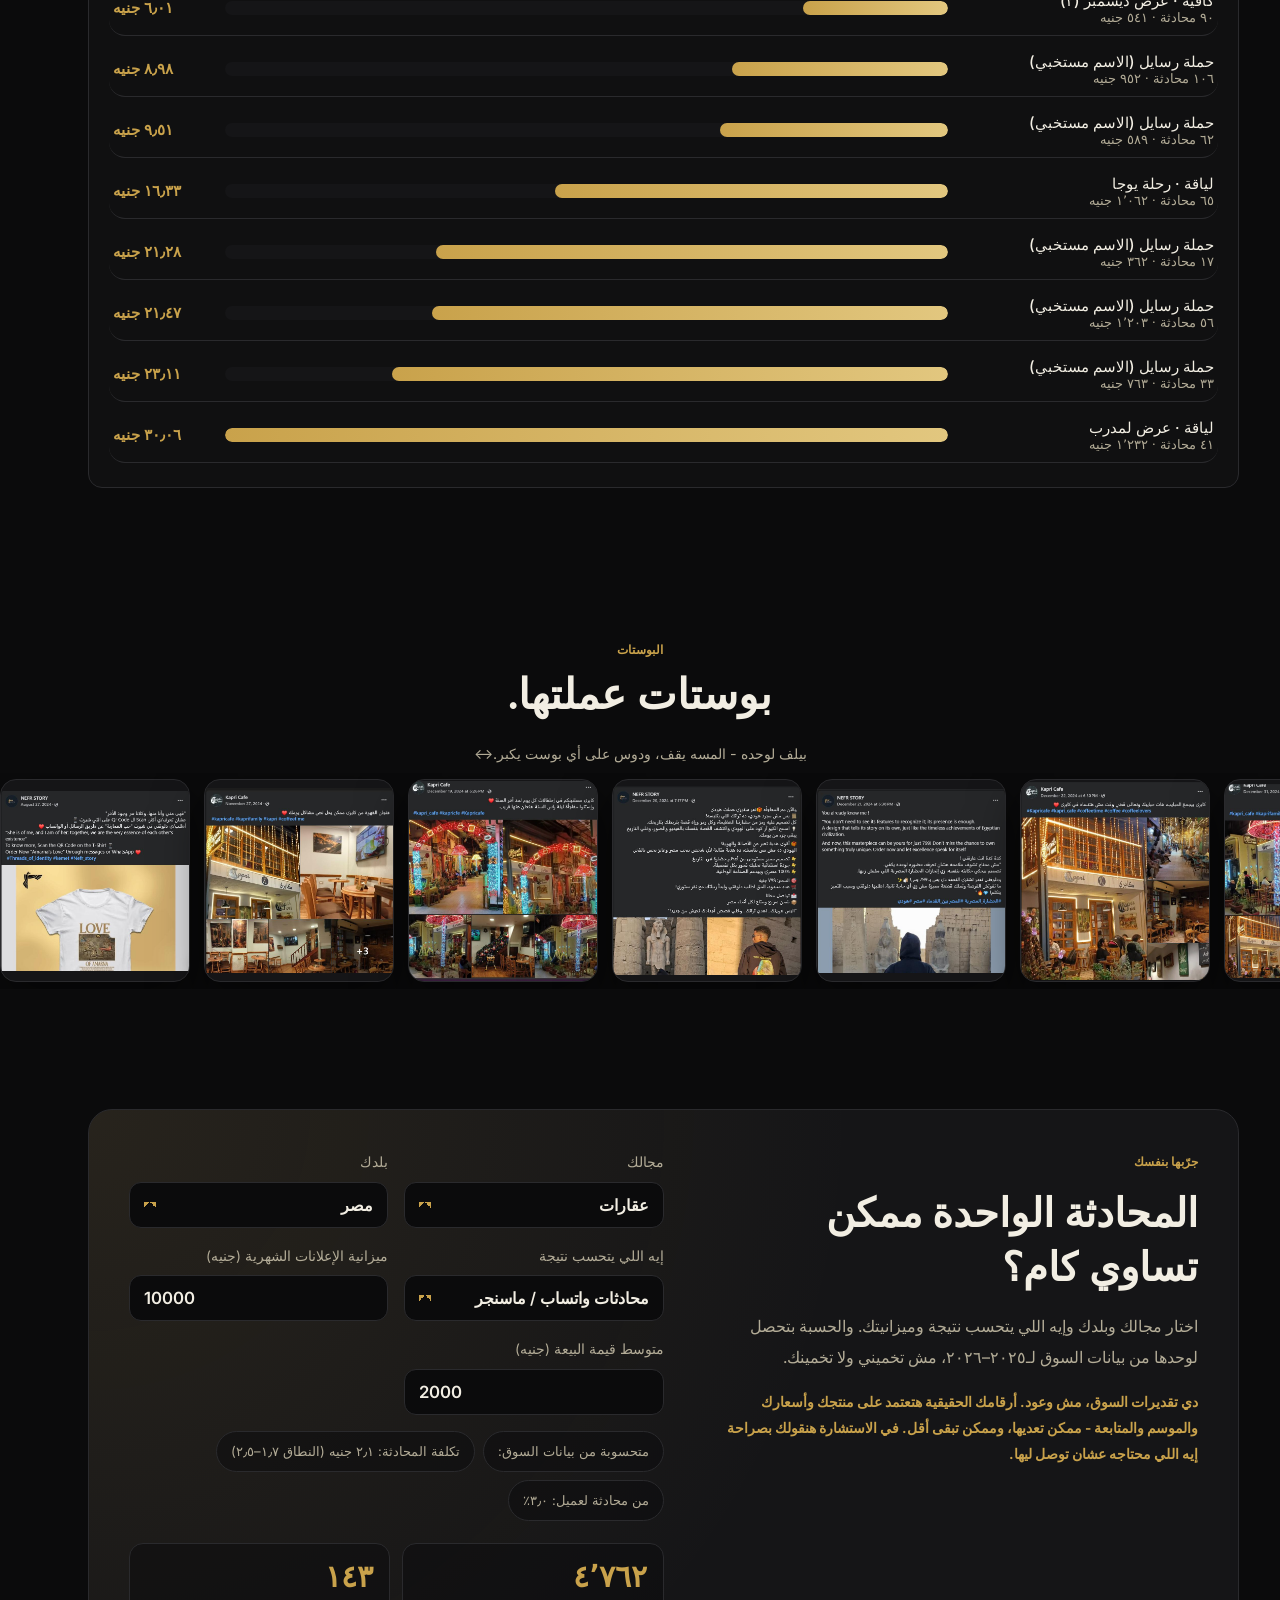
==== commit af21d60b: "Publish reviewed Portfolio Studio draft 70fa23716bf024c026205018fd951db32e1378d3" ====
--- a/ar/index.html
+++ b/ar/index.html
@@ -469,9 +469,9 @@
           >لينكدإن</a
         >
       </div>
-    <!--studio-generated-start--><p class="studio-analytics-note">الموقع بيعدّ الزيارات بشكل إجمالي عن طريق GoatCounter: أنهي صفحات اتفتحت، وأنهي أزرار اتضغطت، والزوّار جايين منين تقريبًا (البلد والموقع اللي وصّلهم). من غير كوكيز، ومن غير تتبّع إعلاني، ومن غير ملف عن أي زائر بعينه.</p><!--studio-generated-end-->
+    
     <p class="studio-analytics-note site-privacy">الموقع ده بيجمع بيانات زيارة مجهولة الهوية عشان نفهم بيتستخدم إزاي ونحسّنه.</p>
-  </footer>
+  <!--studio-generated-start--><p class="studio-analytics-note">الموقع بيعدّ الزيارات بشكل إجمالي عن طريق GoatCounter: أنهي صفحات اتفتحت، وأنهي أزرار اتضغطت، والزوّار جايين منين تقريبًا (البلد والموقع اللي وصّلهم). من غير كوكيز، ومن غير تتبّع إعلاني، ومن غير ملف عن أي زائر بعينه.</p><!--studio-generated-end--></footer>
     <div aria-hidden="true" id="spot"></div>
 
 
--- a/css/published.css
+++ b/css/published.css
@@ -1,2 +1,2 @@
-:root{--gold:#c9a24b!important;--accent:#c9a24b!important;--text:#f2eee3!important;--muted:#b3ac97!important;--font-body:Inter,sans-serif!important}body{background:#0b0b0c!important;font-size:16px!important}main{max-width:none;margin:0}main>section{padding-block:80px}button,.btn,.card,.proj{border-radius:16px!important}html[lang="en"] h1,html[lang="en"] h2,html[lang="en"] h3{font-family:Fraunces,serif!important}
-@media(max-width:600px){main>section{padding-block:40px!important}h1{font-size:clamp(32px,10vw,50px)!important}}.studio-extra{padding:64px clamp(24px,3.2vw,96px);max-width:none;margin:auto}.studio-campaign-grid{display:grid;grid-template-columns:repeat(auto-fit,minmax(240px,1fr));gap:24px}.studio-campaign{border:1px solid #8c783d;padding:24px;border-radius:16px}.studio-campaign img{width:100%;max-height:240px;object-fit:contain}.studio-campaign strong{display:block;margin:16px 0}.studio-analytics-note{max-width:760px;margin:12px auto 0;padding:0 24px 24px;font-size:13px;line-height:1.6;opacity:.7;text-align:center}+:root{--gold:#c9a24b!important;--accent:#c9a24b!important;--text:#f2eee3!important;--muted:#b3ac97!important;--font-body:Inter,sans-serif!important}body{background:#0b0b0c!important;font-size:16px!important}main{max-width:1440px;margin:auto}main>section{padding-block:80px}button,.btn,.card,.proj{border-radius:16px!important}html[lang="en"] h1,html[lang="en"] h2,html[lang="en"] h3{font-family:Fraunces,serif!important}
+@media(max-width:600px){main>section{padding-block:40px!important}h1{font-size:clamp(32px,10vw,50px)!important}}.studio-extra{padding:64px 24px;max-width:1200px;margin:auto}.studio-campaign-grid{display:grid;grid-template-columns:repeat(auto-fit,minmax(240px,1fr));gap:24px}.studio-campaign{border:1px solid #8c783d;padding:24px;border-radius:16px}.studio-campaign img{width:100%;max-height:240px;object-fit:contain}.studio-campaign strong{display:block;margin:16px 0}.studio-analytics-note{max-width:760px;margin:12px auto 0;padding:0 24px 24px;font-size:13px;line-height:1.6;opacity:.7;text-align:center}
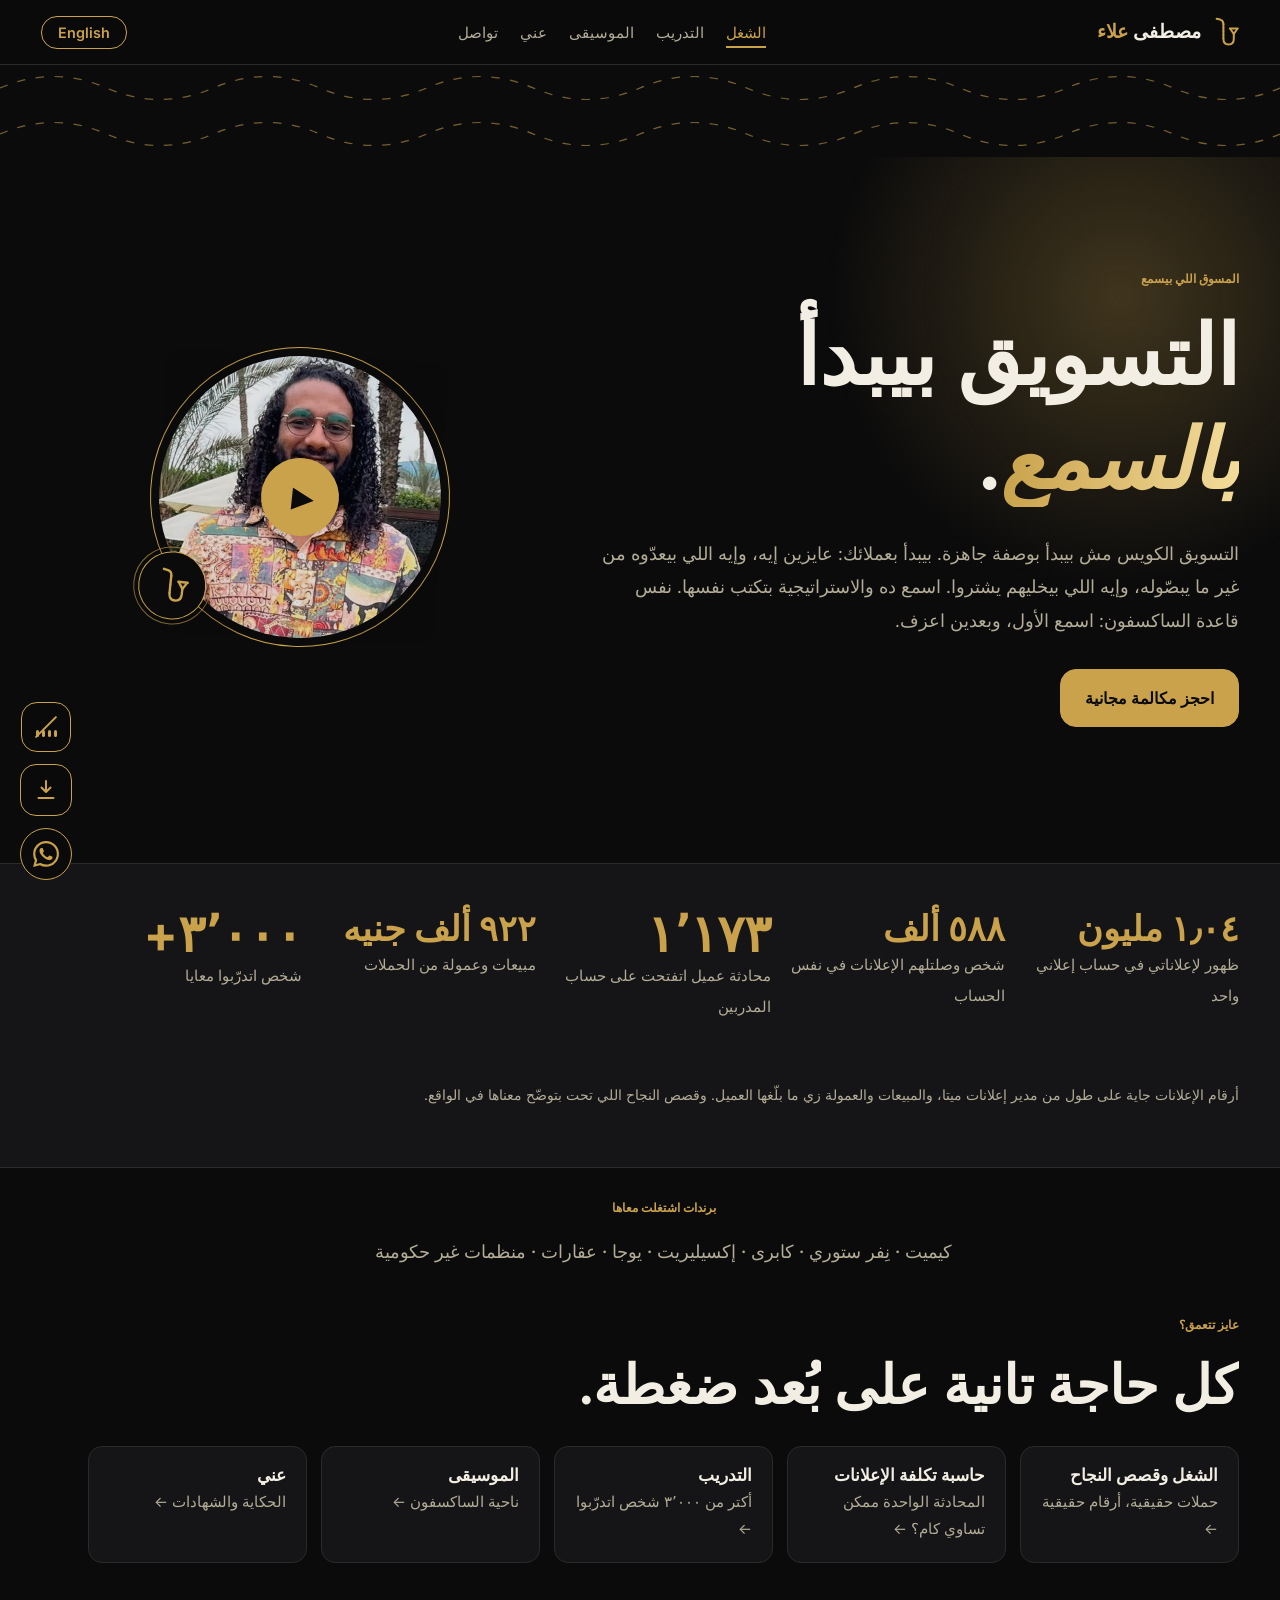
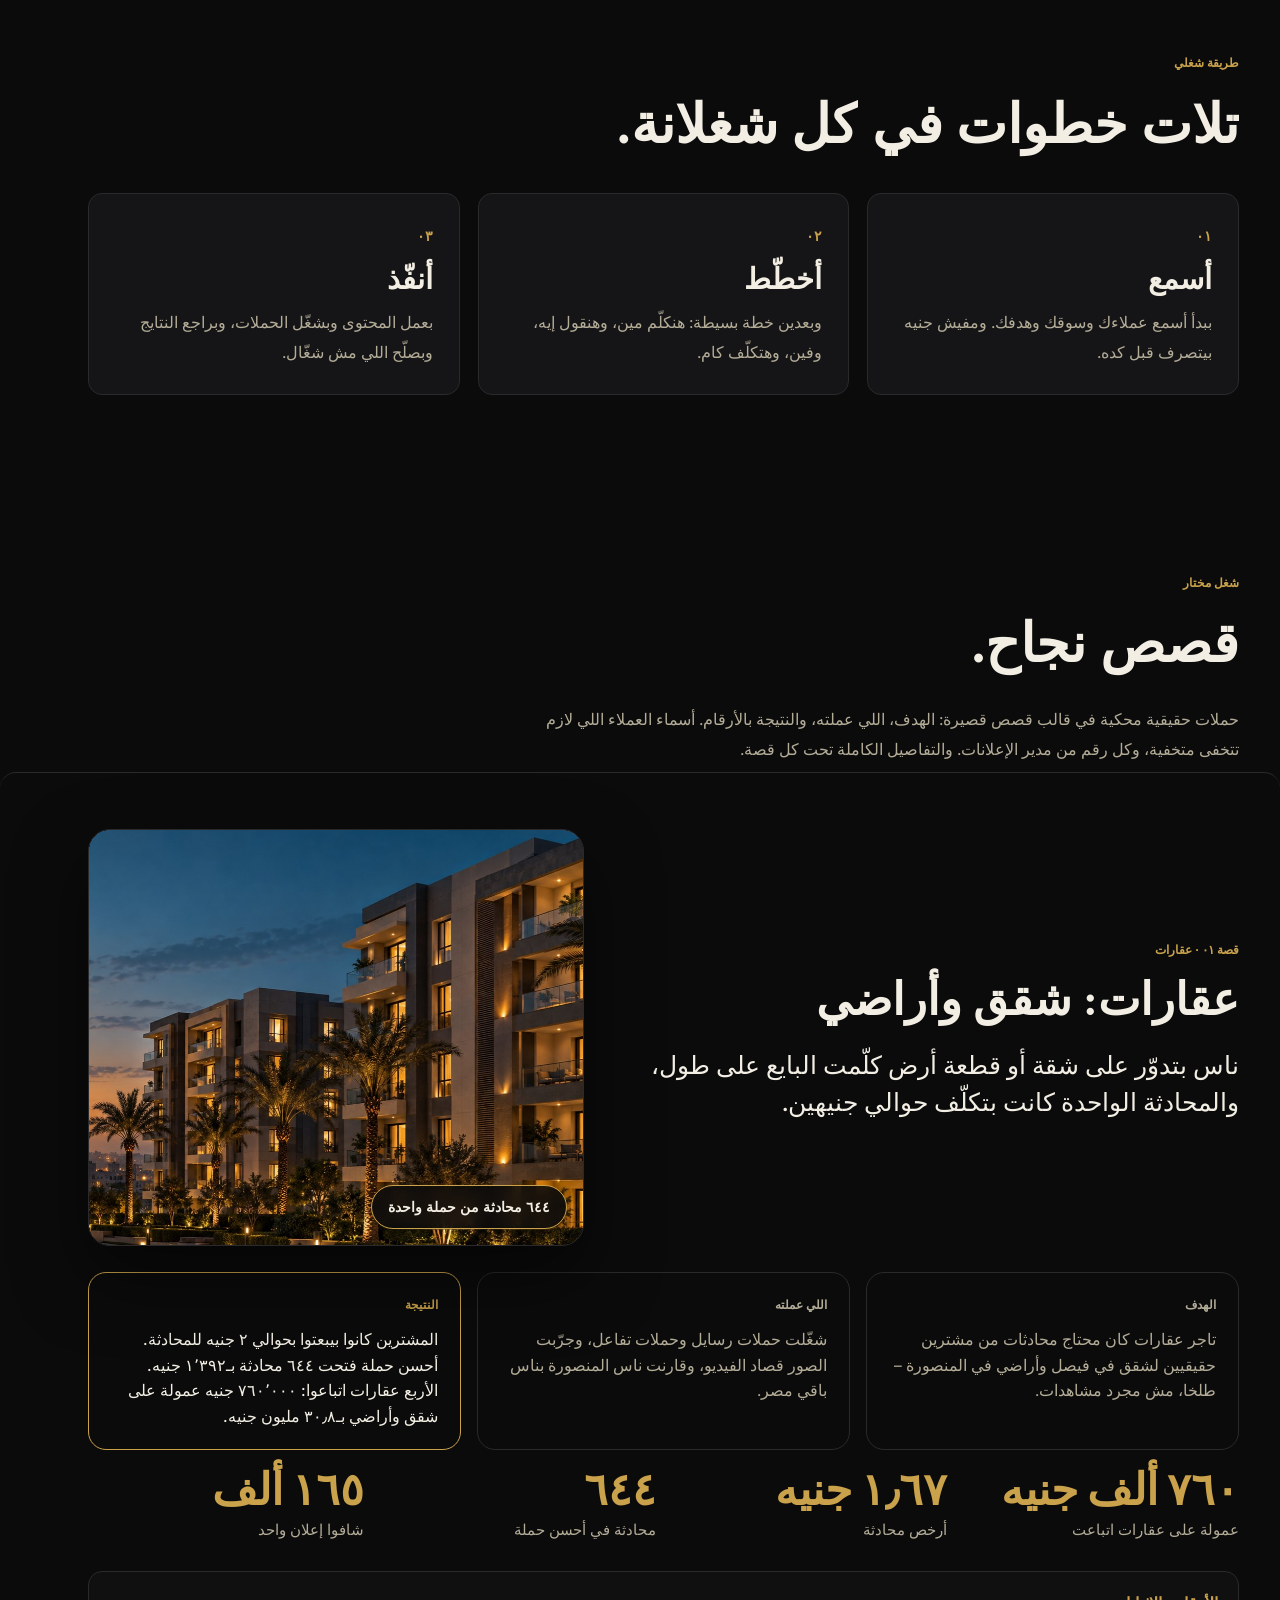
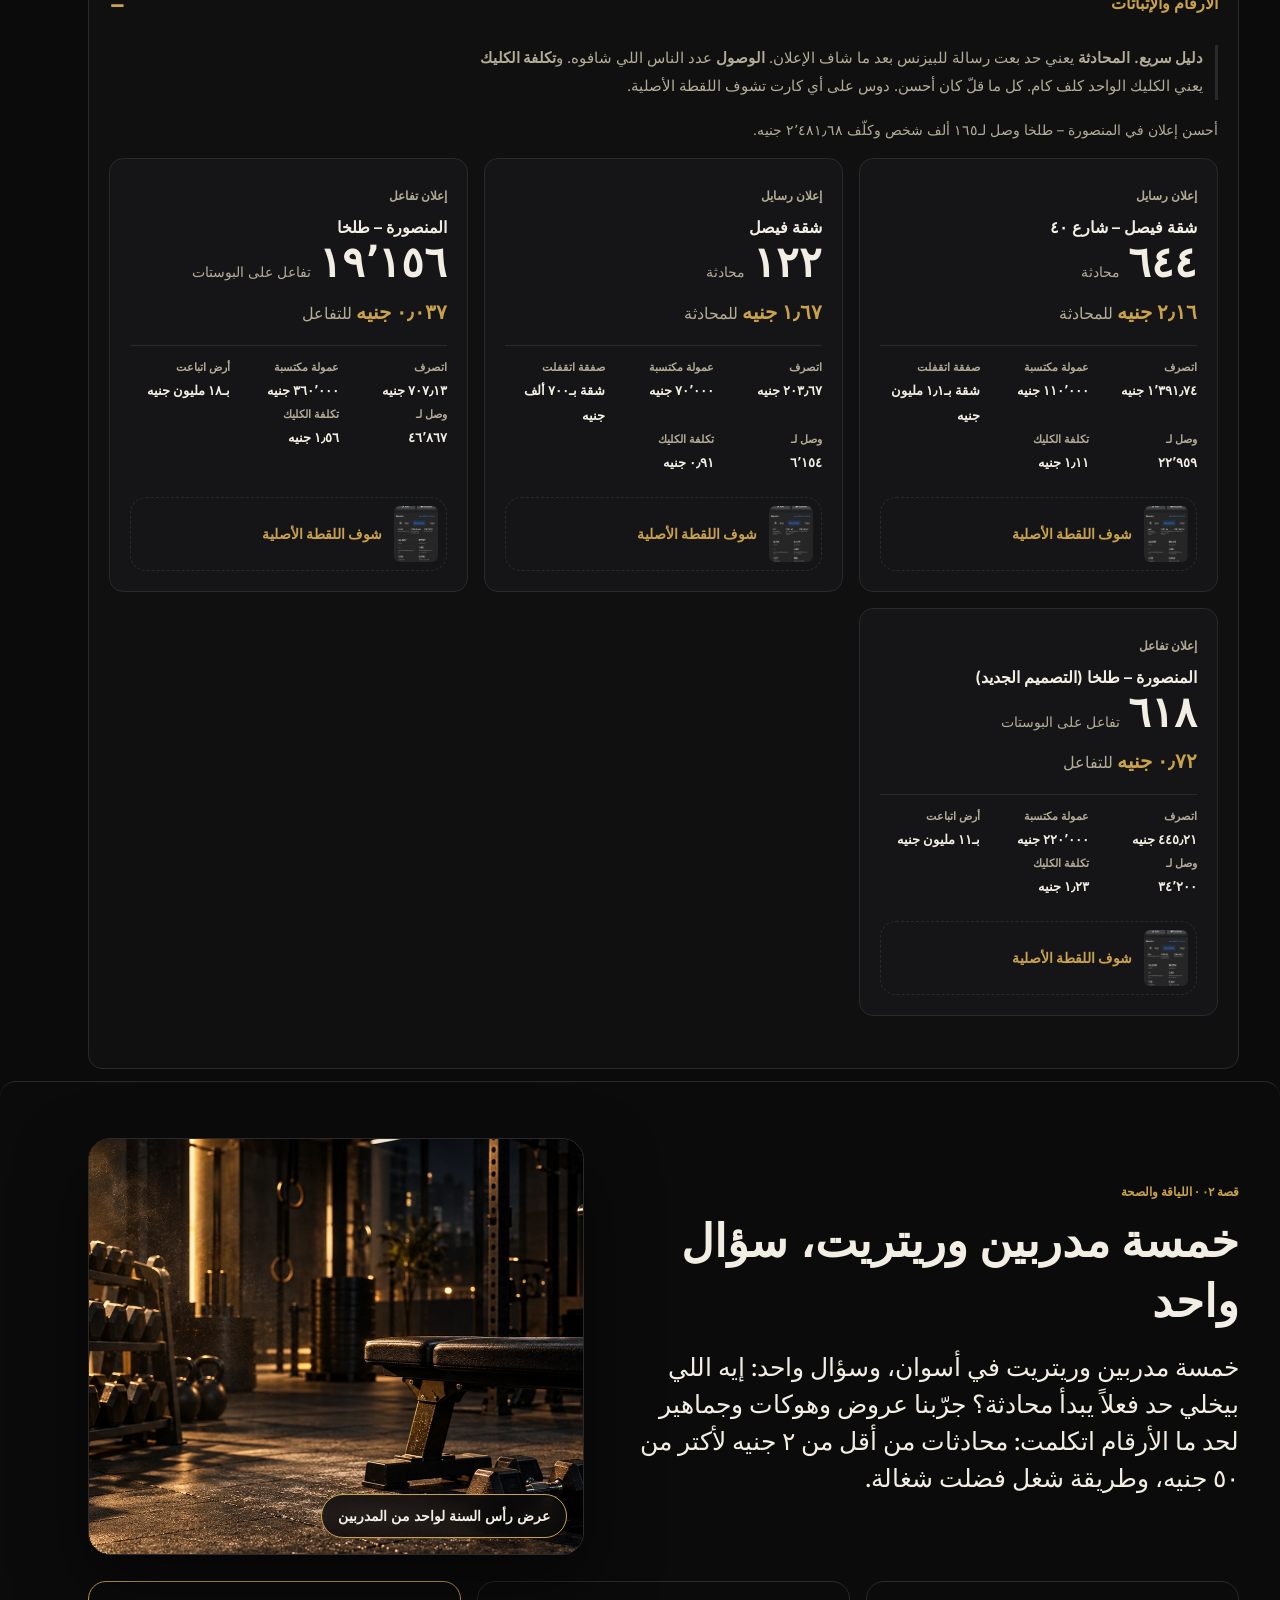
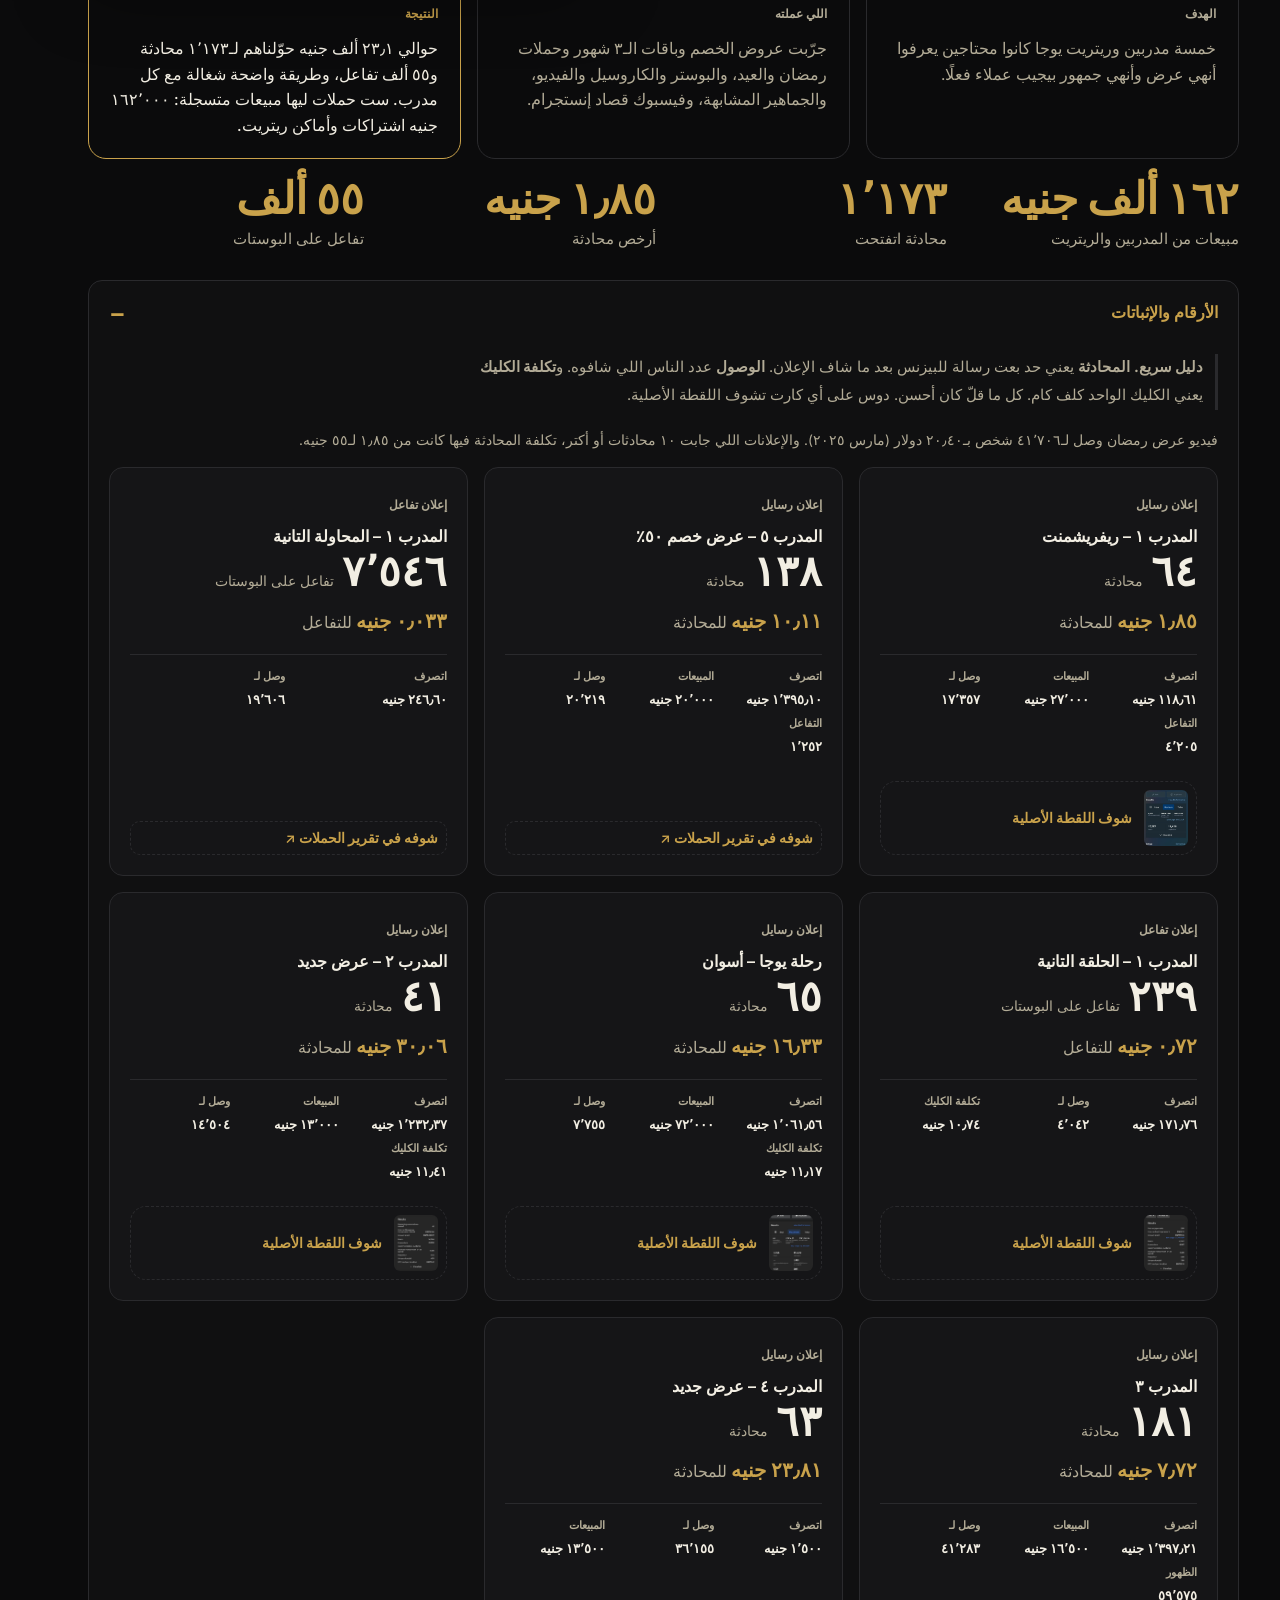
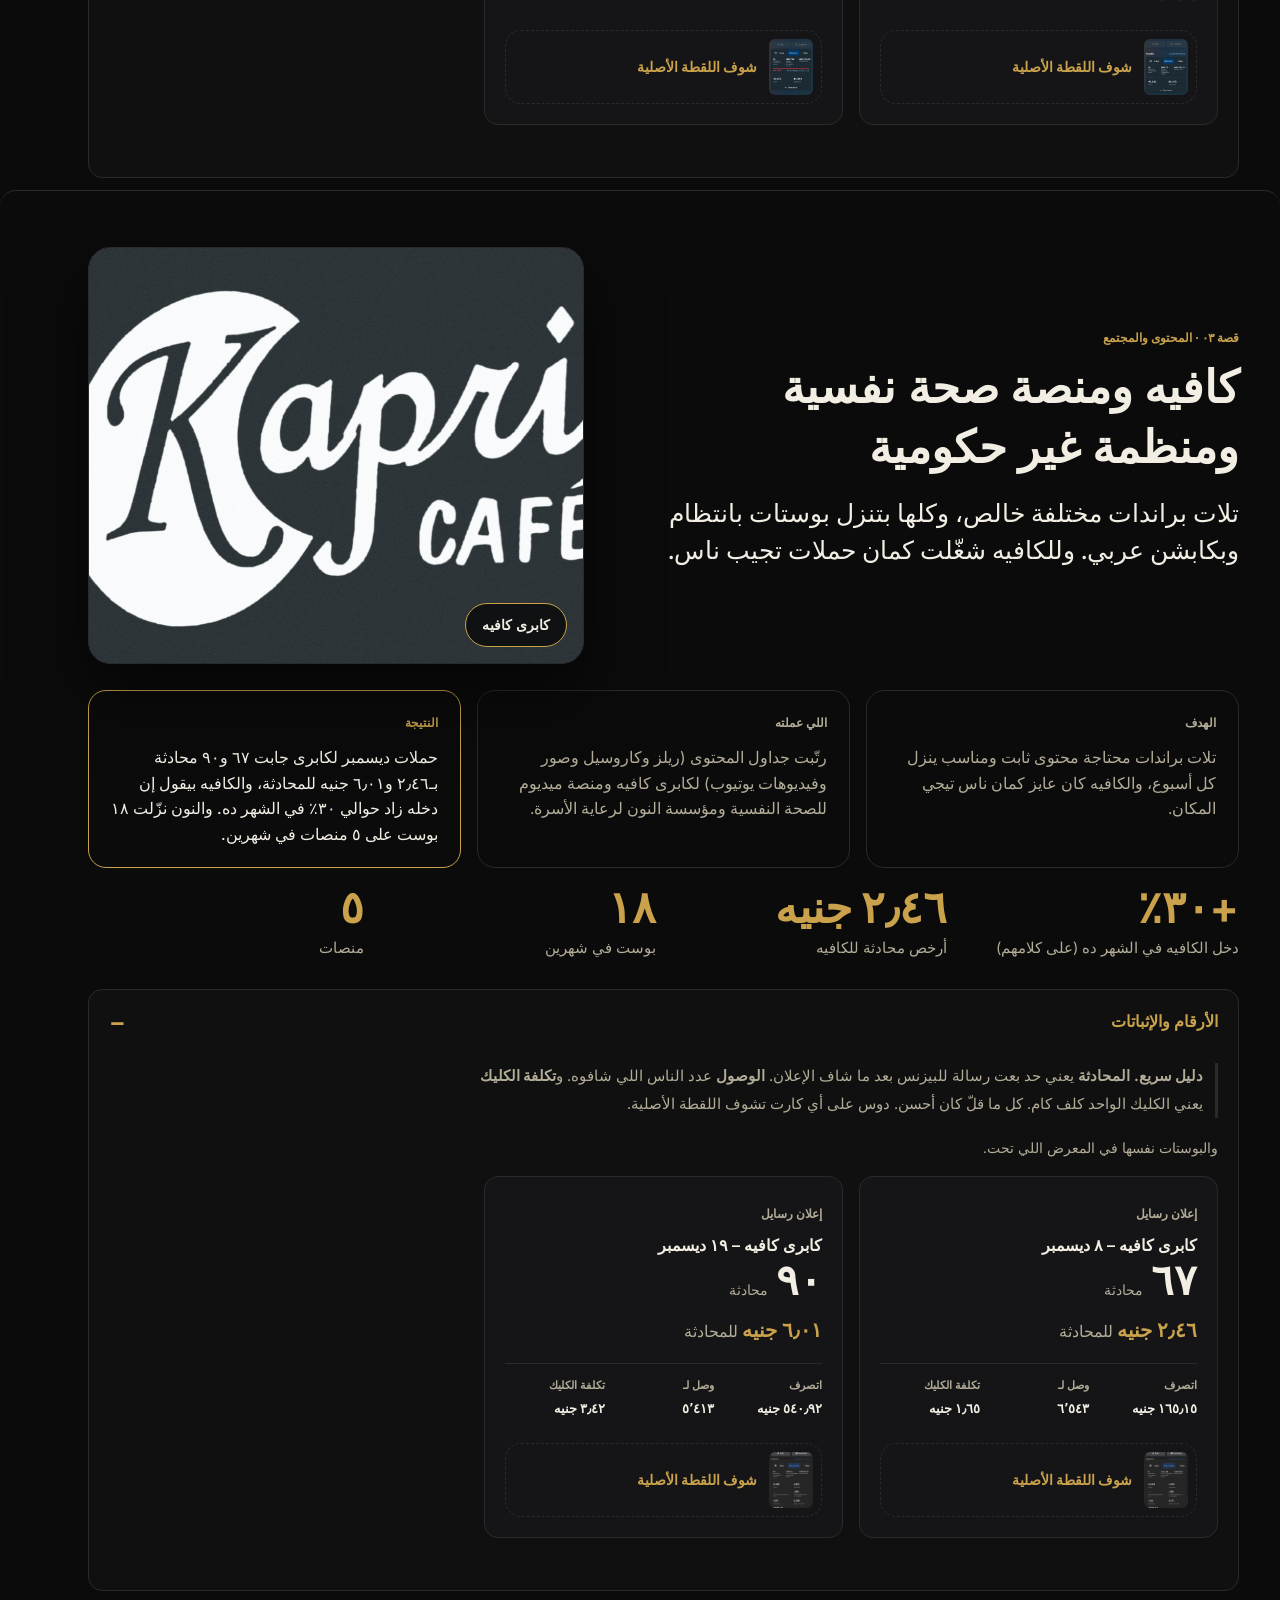
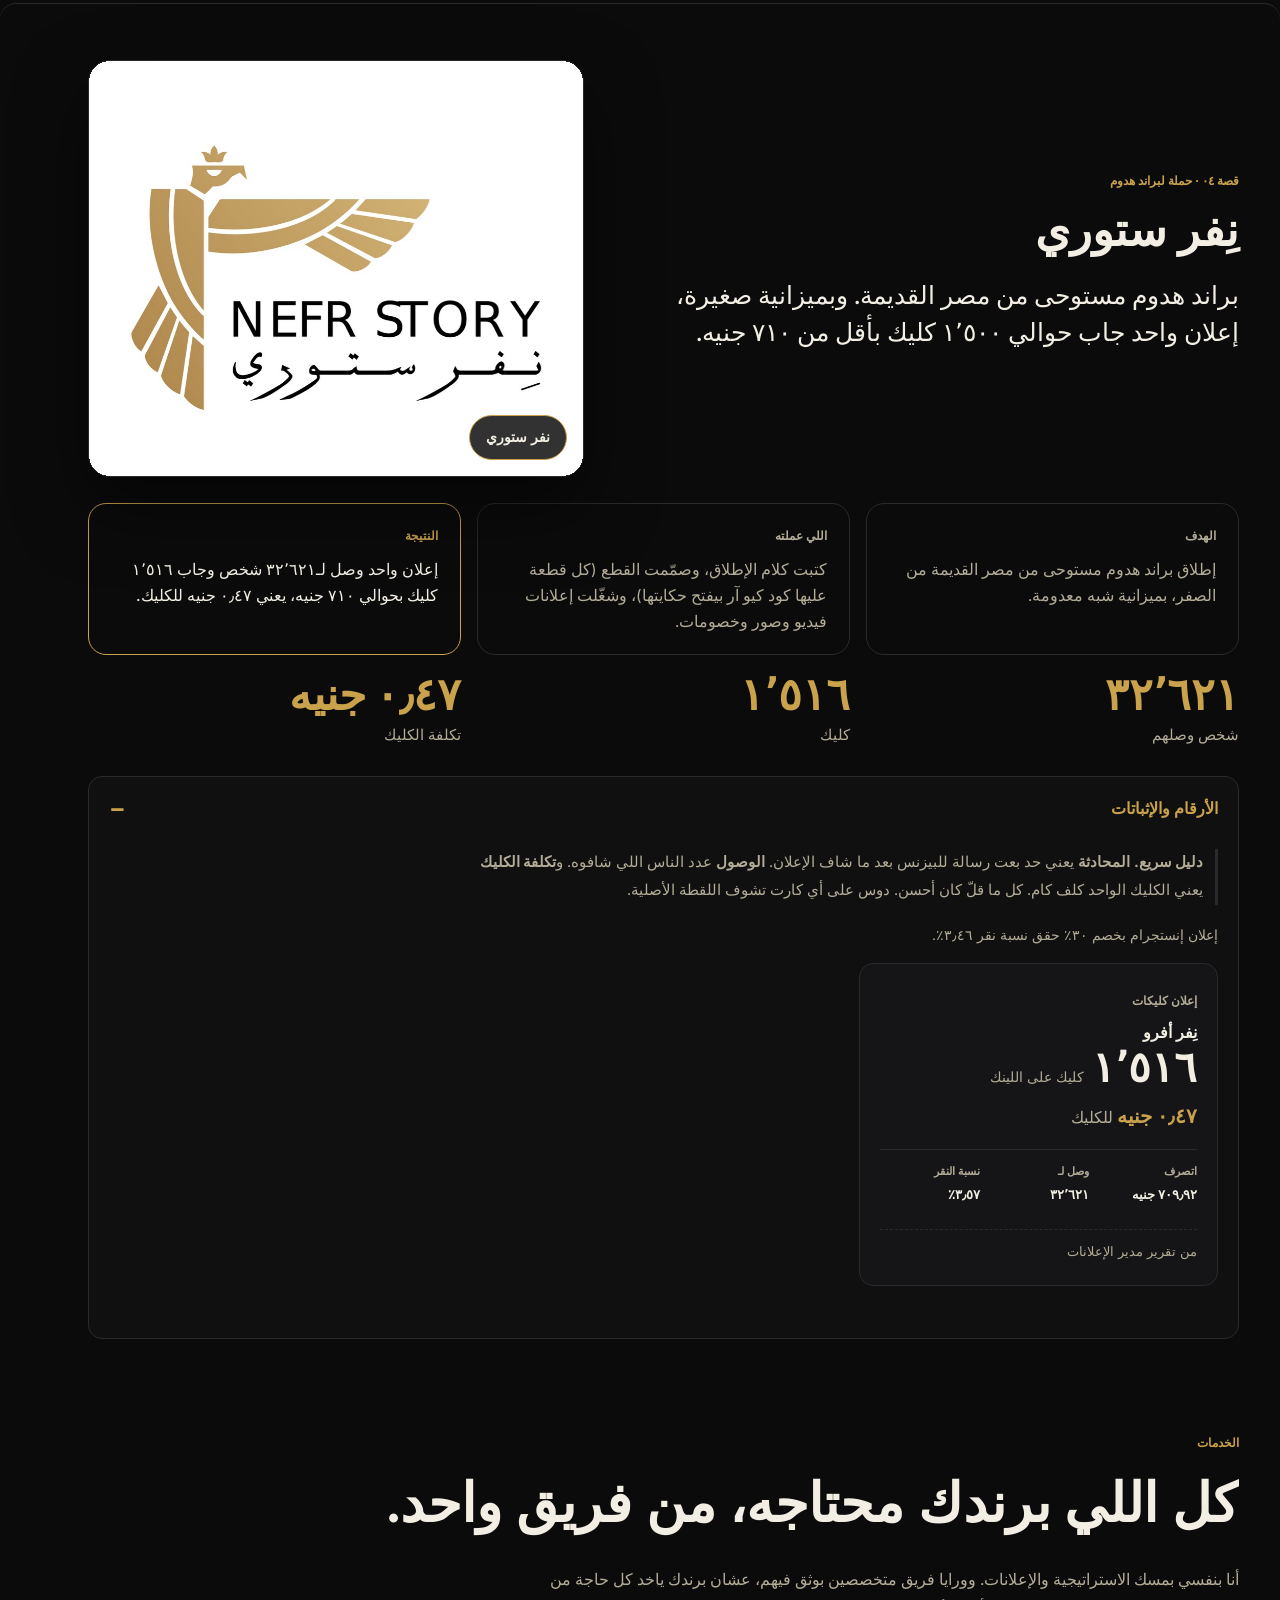
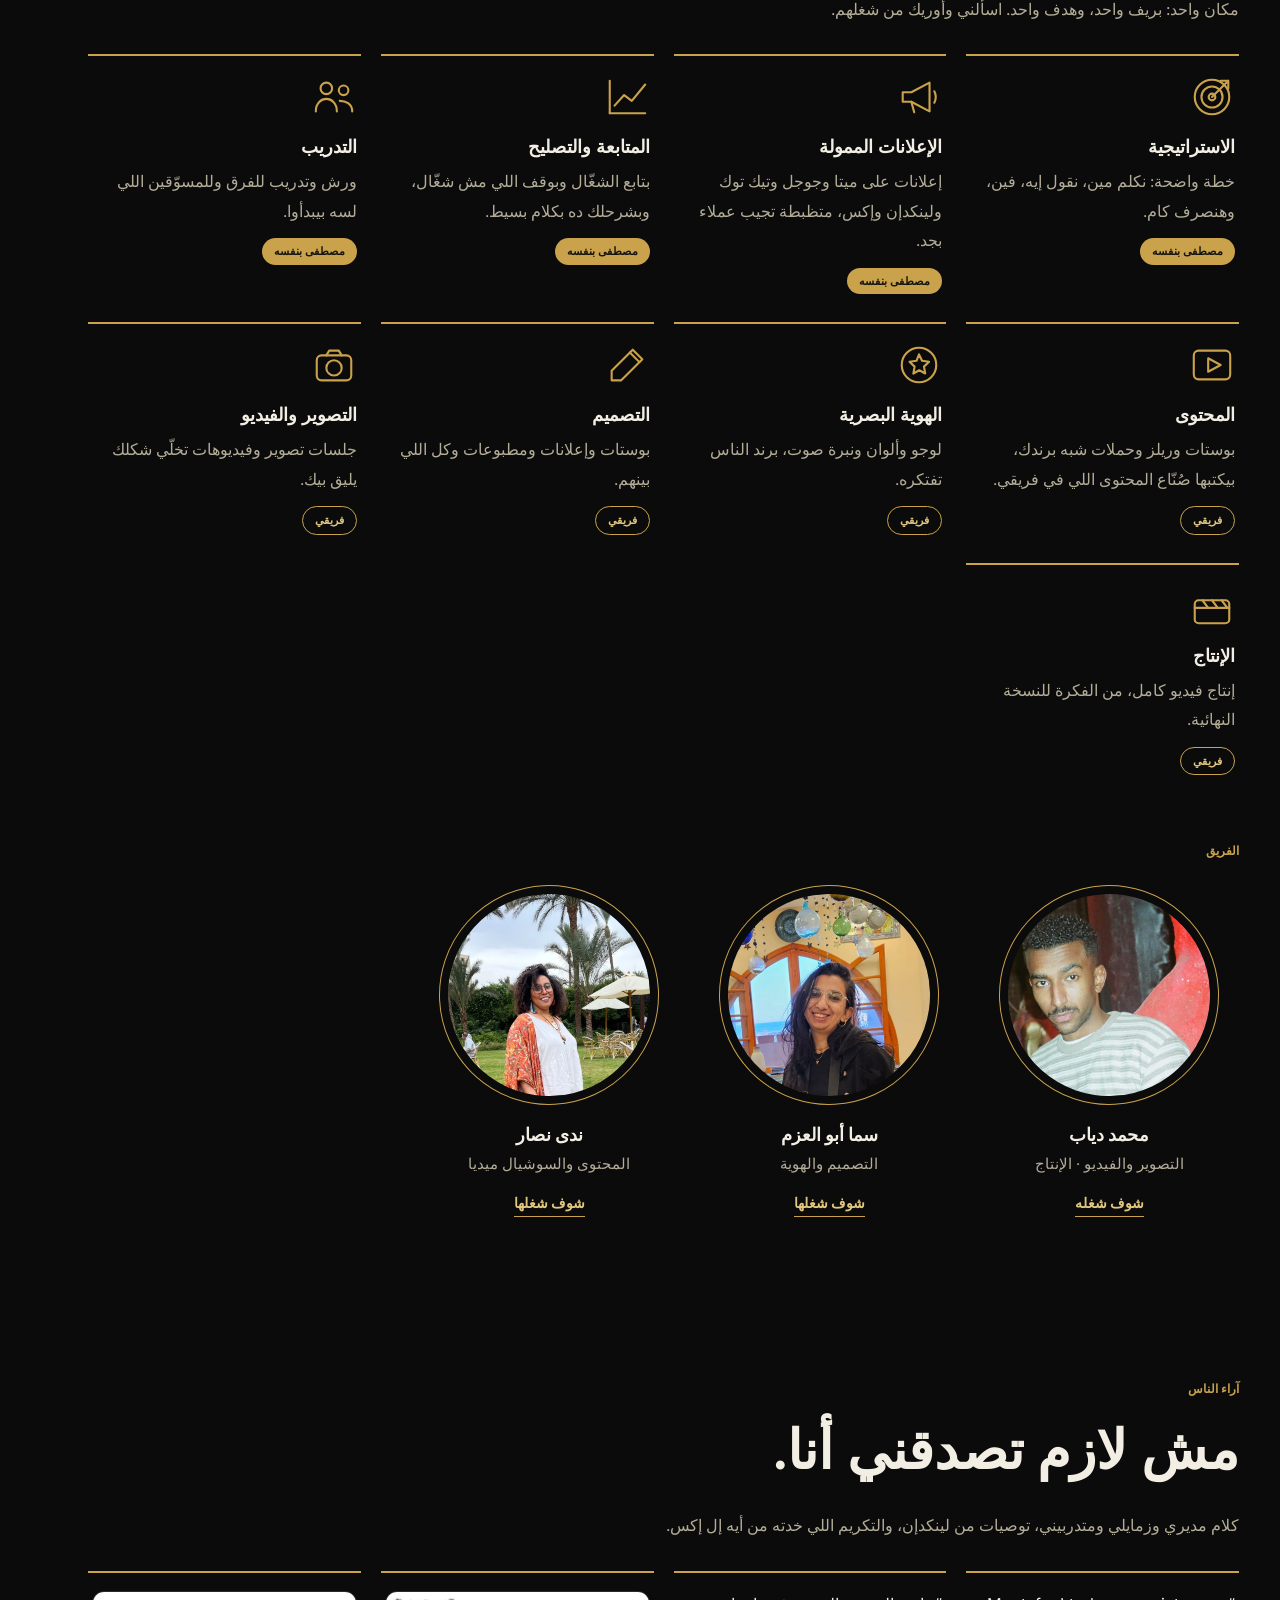
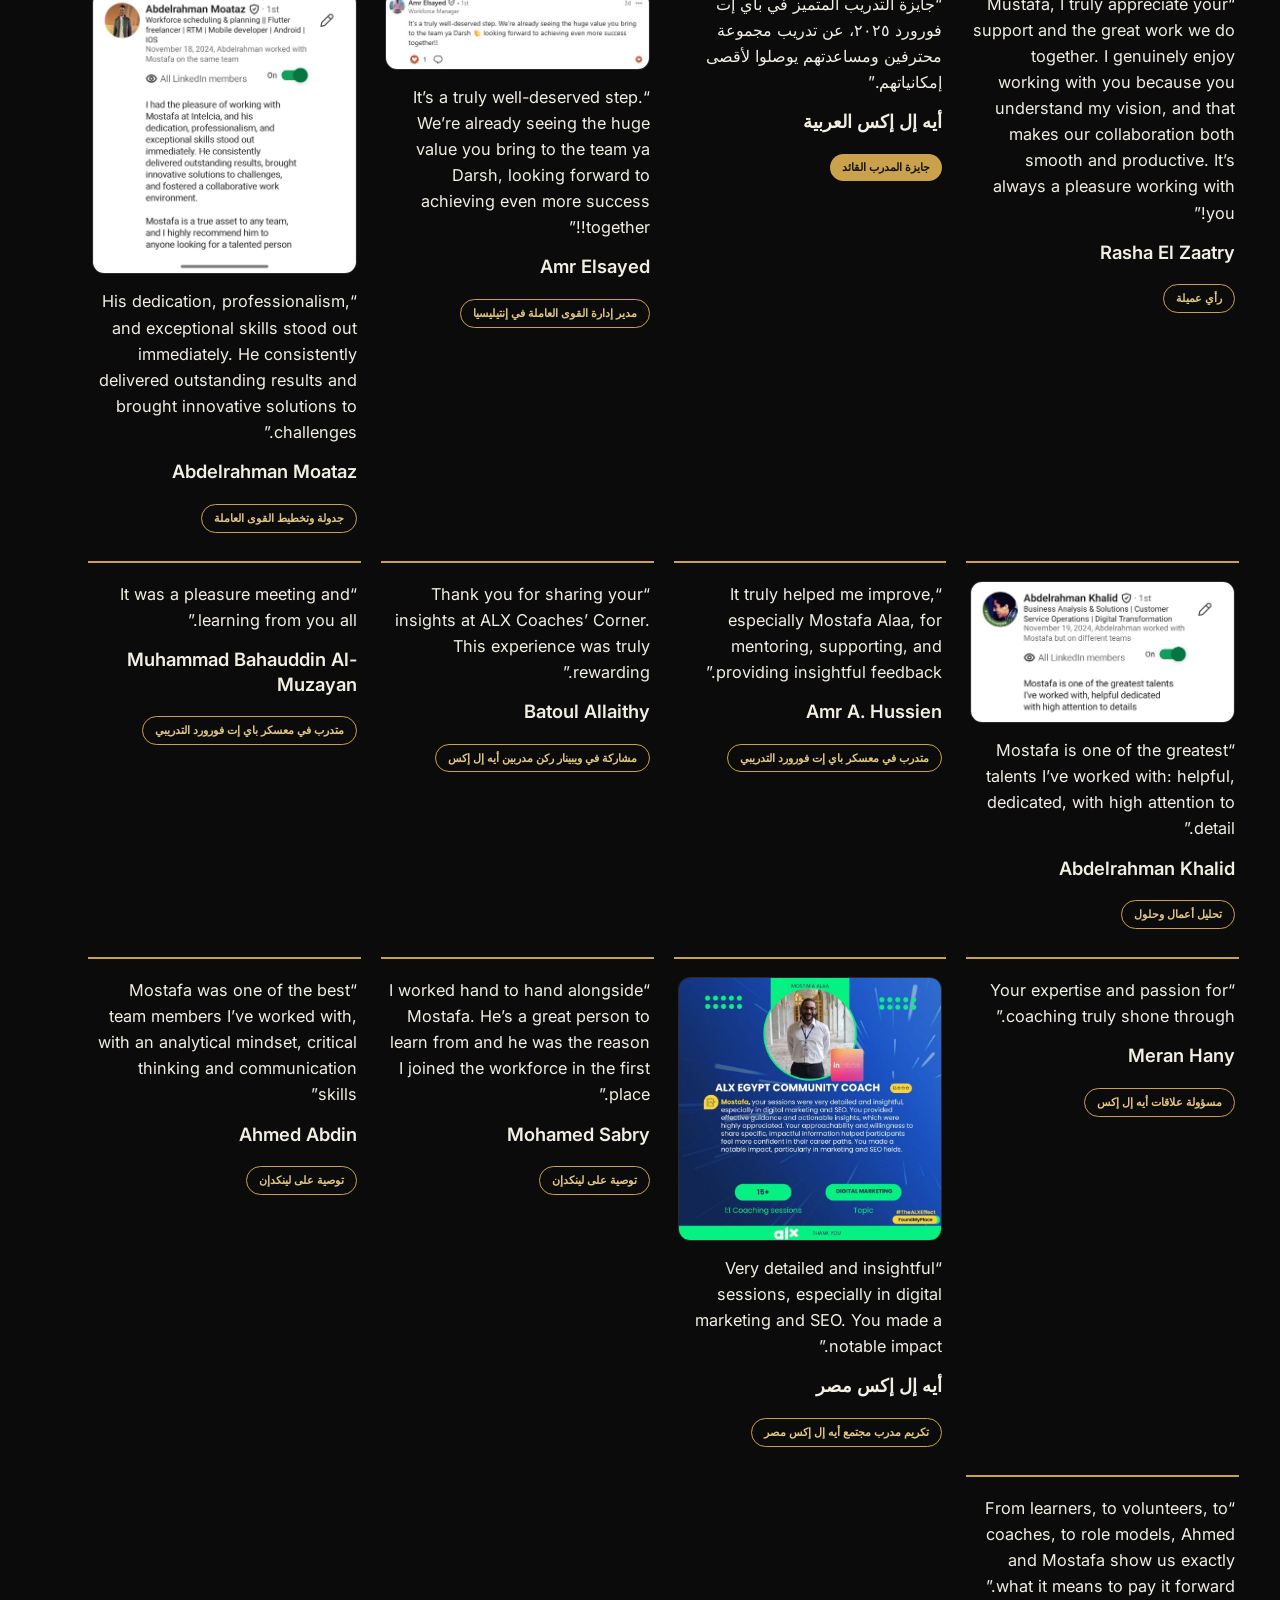
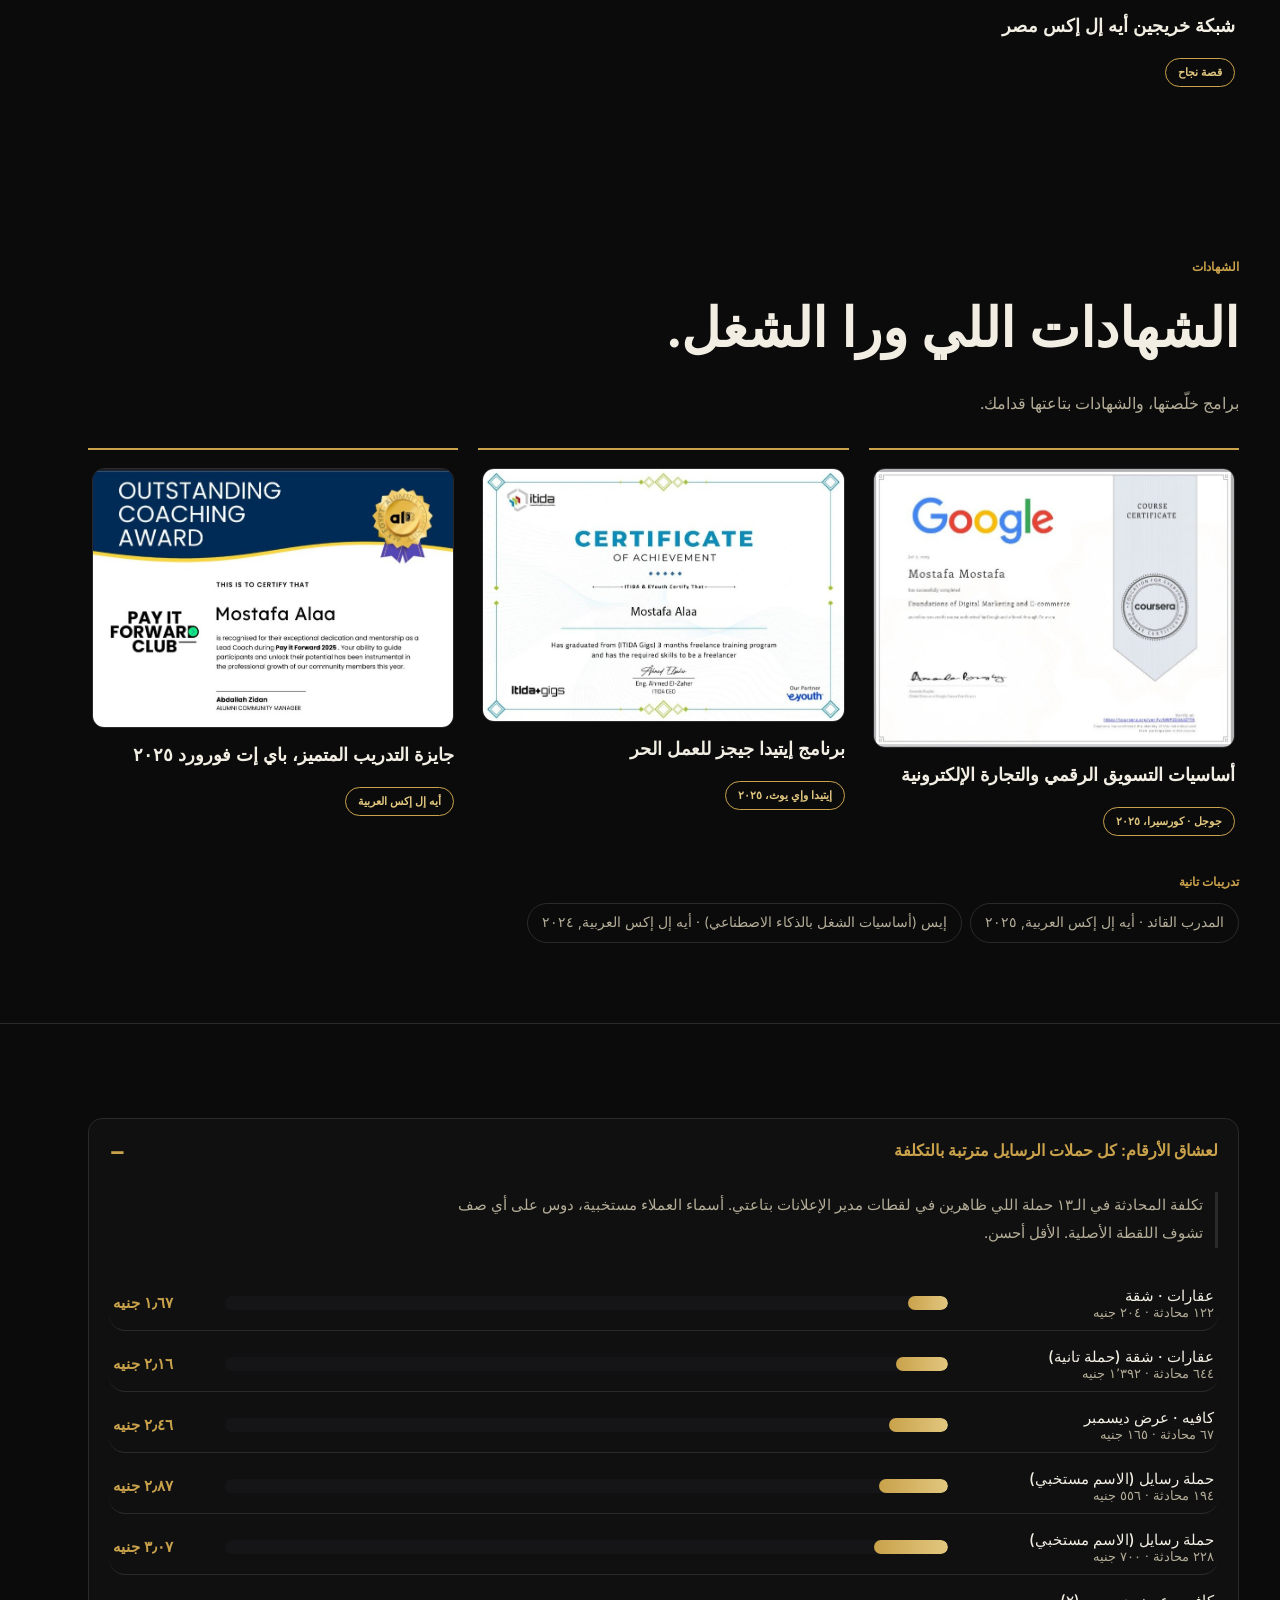
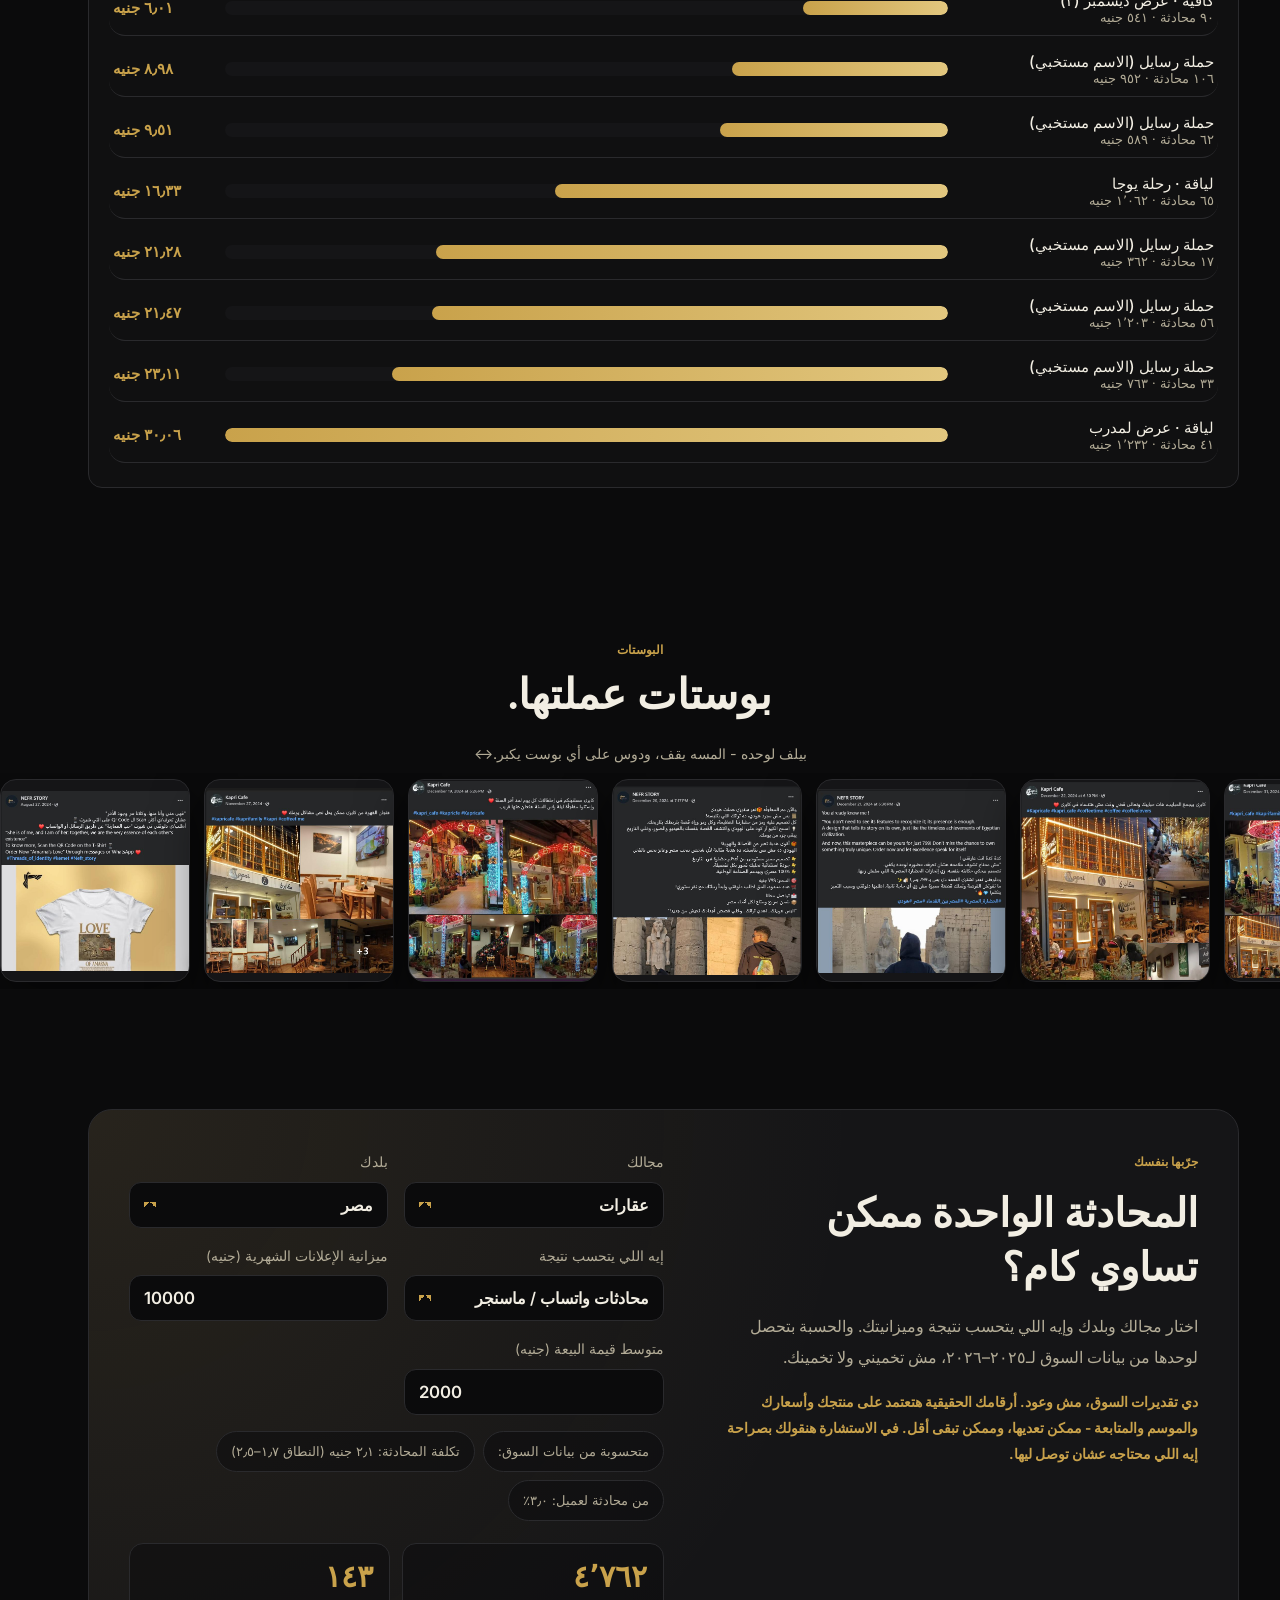
==== commit 5b1a0b26: "Intro video: play button on hero portrait opens pop-up player (EN + AR); pauses background music whi" ====
--- a/ar/index.html
+++ b/ar/index.html
@@ -166,7 +166,14 @@
               height="300"
               src="../assets/images/mostafa.jpg"
               width="300"
-            /><span class="badge"
+            /><button
+              aria-label="شغّل الفيديو التعريفي (٤٥ ثانية)"
+              class="introplay"
+              id="introOpen"
+              type="button"
+            >
+              <span aria-hidden="true" class="play">&#9654;</span></button
+            ><span class="badge"
               ><svg aria-hidden="true" class="sax" viewbox="0 0 140 160">
                 <use href="#sax"></use></svg
             ></span>
@@ -469,11 +476,27 @@
           >لينكدإن</a
         >
       </div>
-    
+    <!--studio-generated-start--><p class="studio-analytics-note">الموقع بيعدّ الزيارات بشكل إجمالي عن طريق GoatCounter: أنهي صفحات اتفتحت، وأنهي أزرار اتضغطت، والزوّار جايين منين تقريبًا (البلد والموقع اللي وصّلهم). من غير كوكيز، ومن غير تتبّع إعلاني، ومن غير ملف عن أي زائر بعينه.</p><!--studio-generated-end-->
     <p class="studio-analytics-note site-privacy">الموقع ده بيجمع بيانات زيارة مجهولة الهوية عشان نفهم بيتستخدم إزاي ونحسّنه.</p>
-  <!--studio-generated-start--><p class="studio-analytics-note">الموقع بيعدّ الزيارات بشكل إجمالي عن طريق GoatCounter: أنهي صفحات اتفتحت، وأنهي أزرار اتضغطت، والزوّار جايين منين تقريبًا (البلد والموقع اللي وصّلهم). من غير كوكيز، ومن غير تتبّع إعلاني، ومن غير ملف عن أي زائر بعينه.</p><!--studio-generated-end--></footer>
+  </footer>
     <div aria-hidden="true" id="spot"></div>
 
+
+    <div
+      aria-labelledby="ivt"
+      aria-modal="true"
+      hidden=""
+      id="introgate"
+      role="dialog"
+    >
+      <div class="lgbox ivbox">
+        <h2 id="ivt">فيديو تعريفي · ٤٥ ثانية</h2>
+        <button aria-label="اقفل الفيديو" class="ivclose" type="button">
+          &#10005;
+        </button>
+        <video controls playsinline preload="none" id="introVideo"></video>
+      </div>
+    </div>
 
     <dialog aria-label="عارض الصور" id="lb">
       <div class="lbbar">
--- a/css/release.css
+++ b/css/release.css
@@ -15,3 +15,15 @@
 .trout{font-size:.95rem}
 .trdid{color:var(--muted);font-size:.88rem;margin-top:4px}
 .hero .wrap.trwrap{display:block;margin-top:48px}
+
+/* intro video pop-up */
+.portrait .introplay{position:absolute;inset:8px;border:0;border-radius:50%;background:rgba(11,11,12,.12);display:grid;place-items:center;cursor:pointer;padding:0;transition:background .2s}
+.portrait .introplay:hover,.portrait .introplay:focus-visible{background:rgba(11,11,12,.3)}
+.portrait .introplay:focus-visible{outline:2px solid var(--gold);outline-offset:3px}
+.portrait .introplay .play{transform:rotate(3deg)}
+#introgate{position:fixed;inset:0;z-index:100;display:grid;place-items:center;padding:24px;background:rgba(11,11,12,.5);-webkit-backdrop-filter:blur(16px);backdrop-filter:blur(16px)}
+#introgate[hidden]{display:none}
+.ivbox{position:relative;width:auto;max-width:100%;padding:14px;text-align:start}
+.ivbox h2{font-size:1rem;font-family:var(--font-body);font-weight:400;color:var(--muted);margin:0 0 10px}
+.ivbox video{display:block;max-width:calc(100vw - 76px);max-height:76vh;width:auto;height:auto;border-radius:12px;background:#000}
+.ivclose{position:absolute;top:8px;inset-inline-end:8px;width:40px;height:40px;border-radius:50%;border:1.5px solid var(--gold);background:rgba(11,11,12,.85);color:var(--gold);font-size:1rem;cursor:pointer;display:grid;place-items:center;z-index:1}
